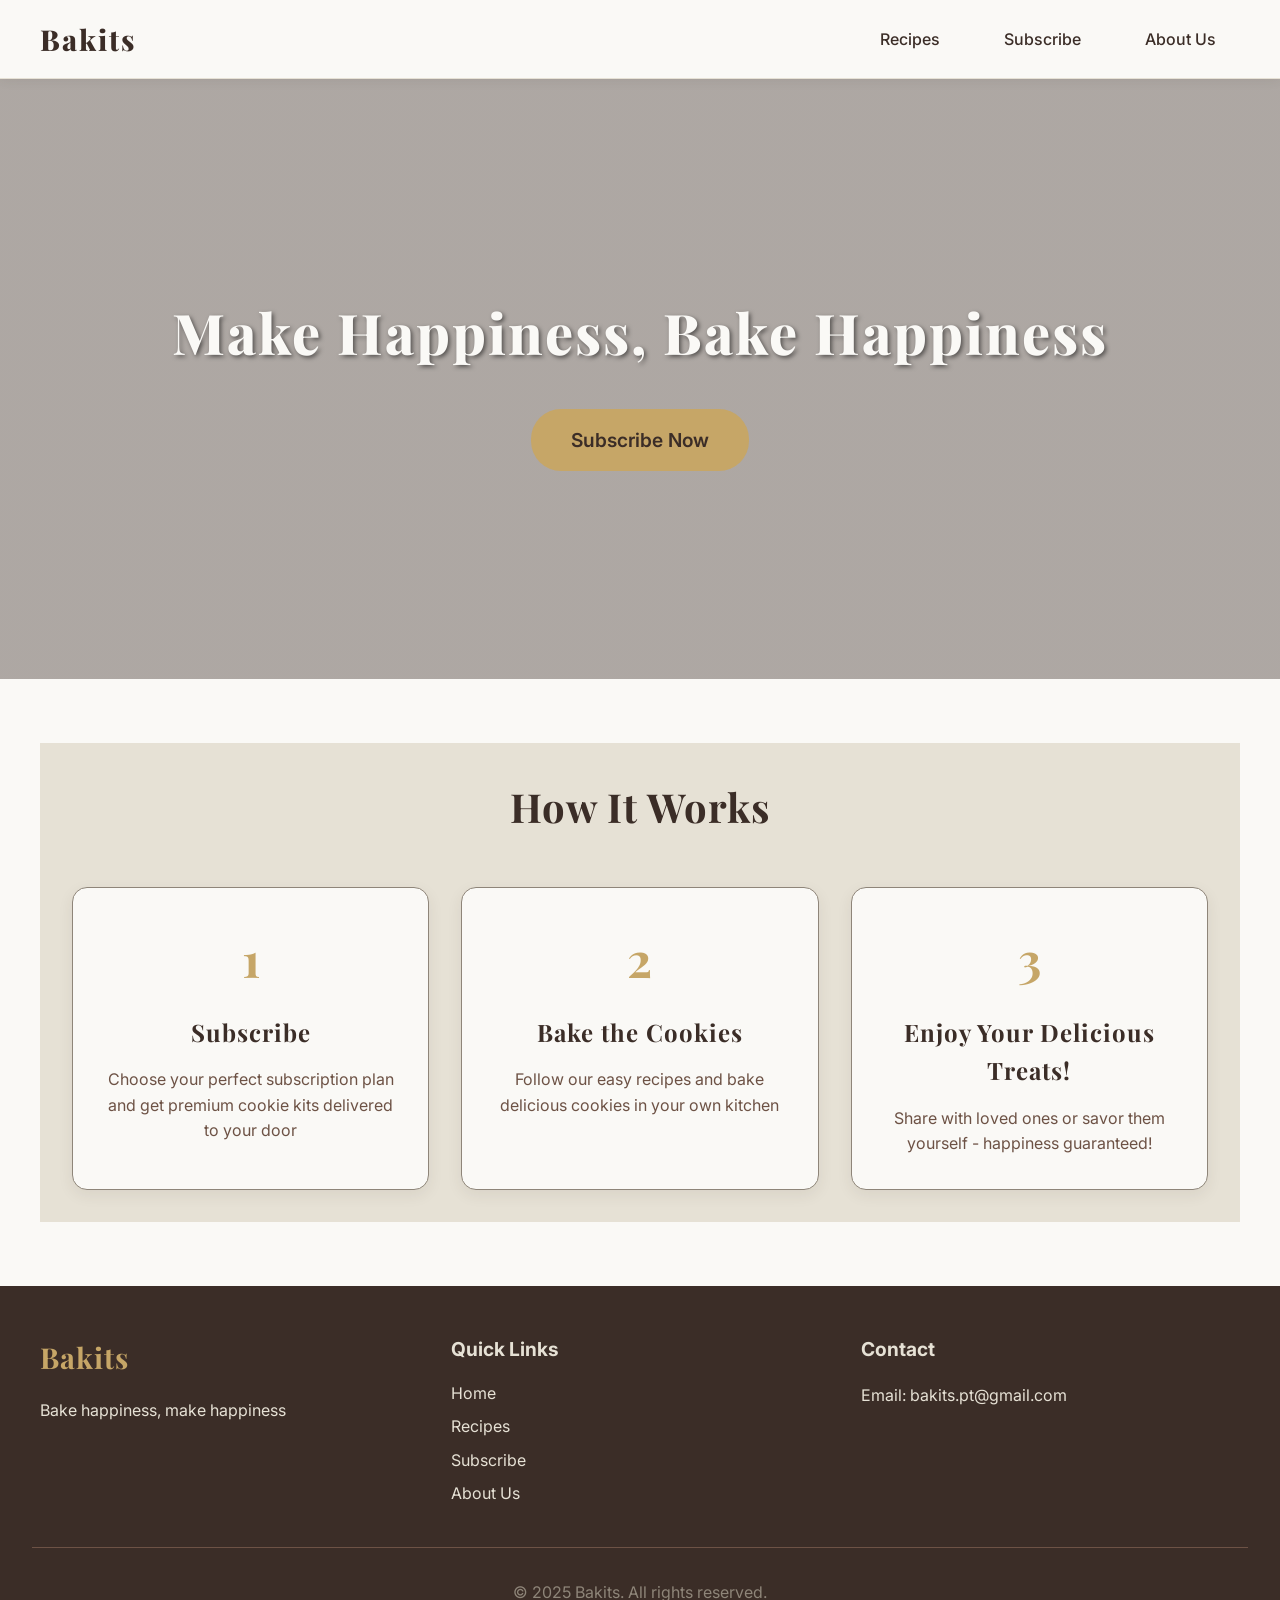
==== index.html @ f84d534b "Update index.html" ====
<!DOCTYPE html>
<html lang="en">
<head>
    <meta charset="UTF-8">
    <meta name="viewport" content="width=device-width, initial-scale=1.0">
    <title>Bakits - Bake Happiness, Make Happiness</title>
    <link rel="preconnect" href="https://fonts.googleapis.com">
    <link rel="preconnect" href="https://fonts.gstatic.com" crossorigin>
    <link href="https://fonts.googleapis.com/css2?family=Playfair+Display:wght@600;700;800&family=Inter:wght@300;400;500;600&family=Great+Vibes&display=swap" rel="stylesheet">
    
    <style>
        * {
            margin: 0;
            padding: 0;
            box-sizing: border-box;
        }

        body {
            font-family: 'Inter', sans-serif;
            line-height: 1.6;
            color: #3B2D27;
            background-color: #FAF9F6;
        }

        h1, h2, h3 {
            font-family: 'Playfair Display', serif;
            font-weight: 700;
            letter-spacing: 1px;
        }

        /* Sticky Navigation */
        nav {
            position: sticky;
            top: 0;
            background: #FAF9F6;
            box-shadow: 0 2px 10px rgba(59, 45, 39, 0.08);
            z-index: 1000;
            padding: 1rem 2rem;
            border-bottom: 1px solid #E6E1D5;
        }

        .nav-container {
            max-width: 1200px;
            margin: 0 auto;
            display: flex;
            justify-content: space-between;
            align-items: center;
        }

        .logo {
            font-size: 1.8rem;
            font-weight: 800;
            color: #3B2D27;
            text-decoration: none;
            font-family: 'Playfair Display', serif;
            letter-spacing: 2px;
        }

        .nav-buttons {
            display: flex;
            gap: 1rem;
        }

        .nav-btn {
            padding: 0.7rem 1.5rem;
            background: transparent;
            color: #3B2D27;
            border: none;
            border-radius: 25px;
            cursor: pointer;
            font-size: 1rem;
            font-weight: 500;
            transition: background 0.3s;
            text-decoration: none;
            font-family: 'Inter', sans-serif;
        }

        .nav-btn:hover {
            background: #E6E1D5;
        }

        /* Hero Section */
        .hero {
            position: relative;
            height: 600px;
            overflow: hidden;
            display: flex;
            align-items: center;
            justify-content: center;
            text-align: center;
        }

        .slideshow {
            position: absolute;
            width: 100%;
            height: 100%;
            top: 0;
            left: 0;
        }

        .slide {
            position: absolute;
            width: 100%;
            height: 100%;
            opacity: 0;
            transition: opacity 1s ease-in-out;
            background-size: cover;
            background-position: center;
        }

        .slide.active {
            opacity: 1;
        }

        .slide1 { 
            background: linear-gradient(rgba(59, 45, 39, 0.4), rgba(59, 45, 39, 0.4)), 
                        url('https://static01.nyt.com/images/2020/12/07/dining/cs-pistachio-pinwheels/merlin_180932526_f83d4853-083b-4b02-947d-dfa06b746508-mediumSquareAt3X.jpg') center/cover; 
        }

        .slide2 { 
            background: linear-gradient(rgba(59, 45, 39, 0.4), rgba(59, 45, 39, 0.4)), 
                        url('https://static01.nyt.com/images/2023/11/29/multimedia/29cookieweek6-hotchoc-fktb/29cookieweek6-hotchoc-fktb-videoSixteenByNineJumbo1600.jpg') center/cover; 
        }

        .slide3 { 
            background: linear-gradient(rgba(59, 45, 39, 0.4), rgba(59, 45, 39, 0.4)), 
                        url('https://static01.nyt.com/images/2025/09/25/multimedia/29summer100rex5-cookies-qmkc/29summer100rex5-cookies-qmkc-jumbo-v2.jpg') center/cover; 
        }
        .slide4 { 
            background: linear-gradient(rgba(59, 45, 39, 0.4), rgba(59, 45, 39, 0.4)), 
                        url('https://static01.nyt.com/images/2022/02/12/dining/JT-Chocolate-Chip-Cookies/JT-Chocolate-Chip-Cookies-mediumSquareAt3X.jpg') center/cover;
               }
         .slide5 { 
            background: linear-gradient(rgba(59, 45, 39, 0.4), rgba(59, 45, 39, 0.4)), 
                        url('https://static01.nyt.com/images/2023/11/29/multimedia/29cookieweek1-matcha-tpzw/29cookieweek1-matcha-tpzw-mediumSquareAt3X.jpg') center/cover; 
   }
         .slide6 { 
            background: linear-gradient(rgba(59, 45, 39, 0.4), rgba(59, 45, 39, 0.4)), 
                        url('https://static01.nyt.com/images/2013/10/09/dining/09APPE2/09JPAPPE1-superJumbo.jpg') center/cover; 
                }
        .hero-content {
            position: relative;
            z-index: 10;
            color: #FAF9F6;
            padding: 2rem;
        }

        .hero h1 {
            font-size: 3.5rem;
            margin-bottom: 2rem;
            text-shadow: 2px 2px 4px rgba(0,0,0,0.5);
            font-weight: 800;
            letter-spacing: 2px;
        }

        .hero-btn {
            padding: 1rem 2.5rem;
            background: #C6A667;
            color: #3B2D27;
            border: none;
            border-radius: 30px;
            font-size: 1.2rem;
            font-weight: 600;
            cursor: pointer;
            transition: all 0.3s;
            text-decoration: none;
            display: inline-block;
            font-family: 'Inter', sans-serif;
        }

        .hero-btn:hover {
            background: #A88D55;
            transform: translateY(-3px);
            box-shadow: 0 5px 15px rgba(198, 166, 103, 0.4);
        }

        /* Instructions Section */
        .instructions {
            max-width: 1200px;
            margin: 4rem auto;
            padding: 2rem;
            text-align: center;
            background-color: #E6E1D5;
        }

        .instructions h2 {
            font-size: 2.5rem;
            color: #3B2D27;
            margin-bottom: 3rem;
            font-weight: 700;
        }

        .steps {
            display: flex;
            justify-content: space-around;
            gap: 2rem;
            flex-wrap: wrap;
        }

        .step {
            flex: 1;
            min-width: 250px;
            padding: 2rem;
            background: #FAF9F6;
            border-radius: 15px;
            box-shadow: 0 5px 15px rgba(59, 45, 39, 0.08);
            border: 1px solid #8E8579;
        }

        .step-number {
            font-size: 3rem;
            color: #C6A667;
            font-weight: bold;
            margin-bottom: 1rem;
            font-family: 'Playfair Display', serif;
        }

        .step h3 {
            font-size: 1.5rem;
            margin-bottom: 1rem;
            color: #3B2D27;
        }

        .step p {
            color: #6D5245;
        }

        /* Subscription Section */
        .subscription {
            max-width: 1200px;
            margin: 4rem auto;
            padding: 2rem;
        }

        .subscription h2 {
            font-size: 2.5rem;
            color: #3B2D27;
            margin-bottom: 3rem;
            text-align: center;
        }

        .subscription-options {
            display: grid;
            grid-template-columns: repeat(auto-fit, minmax(300px, 1fr));
            gap: 2rem;
        }

        .subscription-card {
            background: #FAF9F6;
            border-radius: 15px;
            padding: 2rem;
            box-shadow: 0 5px 20px rgba(59, 45, 39, 0.08);
            text-align: center;
            transition: transform 0.3s;
            border: 1px solid #E6E1D5;
        }

        .subscription-card:hover {
            transform: translateY(-10px);
        }

        .subscription-card h3 {
            font-size: 1.8rem;
            color: #3B2D27;
            margin-bottom: 1rem;
        }

        .subscription-card p {
            color: #6D5245;
            margin-bottom: 1rem;
        }

        .subscription-card ul {
            color: #6D5245;
        }

        .price {
            font-size: 2rem;
            color: #C6A667;
            font-weight: bold;
            margin: 1rem 0;
            font-family: 'Playfair Display', serif;
        }

        .subscribe-btn {
            padding: 0.8rem 2rem;
            background: #C6A667;
            color: #3B2D27;
            border: none;
            border-radius: 25px;
            font-size: 1.1rem;
            font-weight: 600;
            cursor: pointer;
            transition: background 0.3s;
            width: 100%;
            margin-top: 1rem;
            font-family: 'Inter', sans-serif;
        }

        .subscribe-btn:hover {
            background: #A88D55;
        }

        /* Recipe Grid */
        .recipes {
            max-width: 1200px;
            margin: 4rem auto;
            padding: 2rem;
            background-color: #E6E1D5;
        }

        .recipes h2 {
            font-size: 2.5rem;
            color: #3B2D27;
            margin-bottom: 3rem;
            text-align: center;
        }

        .recipe-grid {
            display: grid;
            grid-template-columns: repeat(auto-fill, minmax(280px, 1fr));
            gap: 2rem;
        }

        .recipe-card {
            background: #FAF9F6;
            border-radius: 15px;
            overflow: hidden;
            box-shadow: 0 5px 15px rgba(59, 45, 39, 0.08);
            transition: transform 0.3s;
            cursor: pointer;
            border: 1px solid #8E8579;
        }

        .recipe-card:hover {
            transform: translateY(-5px);
        }

        .recipe-image {
            width: 100%;
            height: 200px;
            background-size: cover;
            background-position: center;
        }

        .recipe-info {
            padding: 1.5rem;
        }

        .recipe-info h3 {
            font-size: 1.5rem;
            color: #3B2D27;
            margin-bottom: 0.5rem;
        }

        .recipe-time {
            color: #6D5245;
            margin-bottom: 1rem;
        }

        .buy-now-btn {
            padding: 0.7rem 1.5rem;
            background: #2F4B3A;
            color: #FAF9F6;
            border: none;
            border-radius: 25px;
            font-size: 1rem;
            font-weight: 600;
            cursor: pointer;
            width: 100%;
            transition: background 0.3s;
            font-family: 'Inter', sans-serif;
        }

        .buy-now-btn:hover {
            background: #213628;
        }

        /* Individual Recipe Page */
        .recipe-detail {
            max-width: 1200px;
            margin: 2rem auto;
            padding: 2rem;
        }

        .recipe-header {
            text-align: center;
            margin-bottom: 3rem;
        }

        .recipe-detail-image {
            width: 100%;
            max-width: 600px;
            height: 400px;
            margin: 0 auto 2rem;
            background-size: cover;
            background-position: center;
            border-radius: 15px;
            border: 2px solid #E6E1D5;
        }

        .recipe-detail h1 {
            font-size: 3rem;
            color: #3B2D27;
            margin-bottom: 1rem;
            font-weight: 800;
        }

        .recipe-meta {
            display: flex;
            justify-content: center;
            gap: 3rem;
            margin-bottom: 2rem;
            flex-wrap: wrap;
        }

        .meta-item {
            text-align: center;
        }

        .meta-label {
            color: #8E8579;
            font-size: 0.9rem;
            margin-bottom: 0.3rem;
            text-transform: uppercase;
            letter-spacing: 1px;
        }

        .meta-value {
            font-size: 1.2rem;
            font-weight: 600;
            color: #3B2D27;
        }

        .recipe-content {
            display: grid;
            grid-template-columns: 1fr 1px 1fr;
            gap: 3rem;
            margin-top: 3rem;
            background: #FAF9F6;
            padding: 3rem;
            border-radius: 15px;
            box-shadow: 0 5px 15px rgba(59, 45, 39, 0.08);
        }

        .divider {
            background: #E6E1D5;
        }

        .recipe-description, .recipe-included {
            padding: 1rem;
        }

        .recipe-description h2, .recipe-included h2 {
            font-size: 1.8rem;
            color: #3B2D27;
            margin-bottom: 1rem;
        }

        .recipe-description p, .recipe-included p {
            color: #6D5245;
            line-height: 1.8;
        }

        .recipe-included ul {
            list-style: none;
            padding: 0;
        }

        .recipe-included li {
            padding: 0.5rem 0;
            color: #6D5245;
            position: relative;
            padding-left: 1.5rem;
        }

        .recipe-included li:before {
            content: "✓";
            position: absolute;
            left: 0;
            color: #2F4B3A;
            font-weight: bold;
        }

        /* Payment Pages */
        .payment-page {
            max-width: 800px;
            margin: 4rem auto;
            padding: 3rem;
            text-align: center;
            background: #FAF9F6;
            border-radius: 15px;
            box-shadow: 0 5px 20px rgba(59, 45, 39, 0.08);
            border: 1px solid #E6E1D5;
        }

        .payment-page h1 {
            font-size: 2.5rem;
            color: #3B2D27;
            margin-bottom: 2rem;
        }

        .payment-page p {
            font-size: 1.2rem;
            color: #6D5245;
            line-height: 1.8;
        }

        .payment-page a {
            color: #C6A667;
            text-decoration: none;
            font-weight: 600;
        }

        .payment-page a:hover {
            color: #A88D55;
        }

        .back-btn {
            margin-top: 2rem;
            padding: 0.8rem 2rem;
            background: #C6A667;
            color: #3B2D27;
            border: none;
            border-radius: 25px;
            font-size: 1rem;
            font-weight: 600;
            cursor: pointer;
            text-decoration: none;
            display: inline-block;
            font-family: 'Inter', sans-serif;
        }

        .back-btn:hover {
            background: #A88D55;
        }

        .hidden {
            display: none;
        }

        /* About Us Section */
        .about-section {
            max-width: 900px;
            margin: 4rem auto;
            padding: 2rem;
            text-align: center;
        }

        .about-section h2 {
            font-size: 2.5rem;
            color: #3B2D27;
            margin-bottom: 3rem;
        }

        .about-image {
            width: 100%;
            max-width: 600px;
            height: 400px;
            margin: 0 auto 3rem;
            background-size: cover;
            background-position: center;
            border-radius: 15px;
            border: 2px solid #E6E1D5;
            box-shadow: 0 5px 20px rgba(59, 45, 39, 0.1);
        }

        .about-text {
            text-align: left;
            line-height: 1.9;
        }

        .about-text p {
            color: #6D5245;
            font-size: 1.1rem;
            margin-bottom: 1.5rem;
        }

        .signature {
            font-family: 'Great Vibes', cursive;
            font-size: 1.8rem;
            color: #C6A667;
            text-align: center;
            margin-top: 2rem;
            font-weight: 400;
        }

        /* Footer */
        .footer {
            background-color: #3B2D27;
            color: #FAF9F6;
            padding: 3rem 2rem 1rem;
            margin-top: 4rem;
        }

        .footer-content {
            max-width: 1200px;
            margin: 0 auto;
            display: grid;
            grid-template-columns: repeat(auto-fit, minmax(250px, 1fr));
            gap: 2rem;
            margin-bottom: 2rem;
        }

        .footer-section h3 {
            font-size: 1.8rem;
            margin-bottom: 1rem;
            color: #C6A667;
        }

        .footer-section h4 {
            font-size: 1.2rem;
            margin-bottom: 1rem;
            color: #E6E1D5;
        }

        .footer-section p {
            color: #E6E1D5;
            line-height: 1.8;
        }

        .footer-section ul {
            list-style: none;
            padding: 0;
        }

        .footer-section ul li {
            margin-bottom: 0.5rem;
        }

        .footer-section ul li a,
        .footer-section a {
            color: #E6E1D5;
            text-decoration: none;
            transition: color 0.3s;
        }

        .footer-section ul li a:hover,
        .footer-section a:hover {
            color: #C6A667;
        }

        .footer-bottom {
            text-align: center;
            padding-top: 2rem;
            border-top: 1px solid #6D5245;
            color: #8E8579;
        }

        /* Responsive Design */
        @media (max-width: 768px) {
            .hero h1 {
                font-size: 2rem;
            }

            .recipe-content {
                grid-template-columns: 1fr;
                gap: 2rem;
            }

            .divider {
                display: none;
            }

            .nav-buttons {
                flex-wrap: wrap;
            }
        }
    </style>
</head>
<body>
    <!-- Navigation -->
    <nav>
        <div class="nav-container">
            <a href="#" class="logo" onclick="showPage('home'); return false;">Bakits</a>
            <div class="nav-buttons">
                <button class="nav-btn" onclick="showPage('recipes')">Recipes</button>
                <button class="nav-btn" onclick="showPage('subscribe')">Subscribe</button>
                <button class="nav-btn" onclick="showPage('about')">About Us</button>
            </div>
        </div>
    </nav>

    <!-- Home Page -->
    <div id="home-page">
        <!-- Hero Section -->
        <section class="hero">
            <div class="slideshow">
                <div class="slide slide1 active"></div>
                <div class="slide slide2"></div>
                <div class="slide slide3"></div>
                <div class="slide slide4"></div>
                <div class="slide slide5"></div>
                <div class="slide slide6"></div>
            </div>
            <div class="hero-content">
                <h1>Make Happiness, Bake Happiness</h1>
                <a href="#" class="hero-btn" onclick="showPage('subscribe')">Subscribe Now</a>
            </div>
        </section>

        <!-- Instructions Section -->
        <section class="instructions">
            <h2>How It Works</h2>
            <div class="steps">
                <div class="step">
                    <div class="step-number">1</div>
                    <h3>Subscribe</h3>
                    <p>Choose your perfect subscription plan and get premium cookie kits delivered to your door</p>
                </div>
                <div class="step">
                    <div class="step-number">2</div>
                    <h3>Bake the Cookies</h3>
                    <p>Follow our easy recipes and bake delicious cookies in your own kitchen</p>
                </div>
                <div class="step">
                    <div class="step-number">3</div>
                    <h3>Enjoy Your Delicious Treats!</h3>
                    <p>Share with loved ones or savor them yourself - happiness guaranteed!</p>
                </div>
            </div>
        </section>
    </div>

    <!-- Subscribe Page -->
    <div id="subscribe-page" class="hidden">
        <section class="subscription">
            <h2>Choose Your Subscription</h2>
            <div class="subscription-options">
                <div class="subscription-card">
                    <h3>Every 2 Weeks</h3>
                    <p>Perfect for frequent bakers who love fresh cookie kits regularly</p>
                    <ul style="text-align: left; margin: 1rem 0;">
                        <li>2 new unique recipe each month</li>
                        <li>All premium non-perishable ingredients included</li>
                        <li>Cancel anytime</li>
                    </ul>
                    <div class="price">€36/month</div>
                    <button class="subscribe-btn" onclick="showPage('subscription-payment')">Subscribe</button>
                </div>
                <div class="subscription-card">
                    <h3>Every Month</h3>
                    <p>Ideal for those who want to bake at a relaxed pace</p>
                    <ul style="text-align: left; margin: 1rem 0;">
                        <li>1 new unique recipe each month</li>
                        <li>All premium non-perishable ingredients included</li>
                        <li>Cancel anytime</li>
                    </ul>
                    <div class="price">€20/month</div>
                    <button class="subscribe-btn" onclick="showPage('subscription-payment')">Subscribe</button>
                </div>
                <div class="subscription-card">
                    <h3>Gift Set</h3>
                    <p>3-month subscription with deliveries every 2 weeks - the perfect gift for baking enthusiasts!</p>
                    <ul style="text-align: left; margin: 1rem 0;">
                        <li>A  new an unique recipe every time</li>
                        <li>Beautiful custom message</li>
                        <li>Elegantly packaged</li>
                    </ul>
                    <div class="price">€135</div>
                    <button class="subscribe-btn" onclick="showPage('mbway-payment')">Buy Gift Set</button>
                </div>
            </div>
        </section>
    </div>

    <!-- Recipes Page -->
    <div id="recipes-page" class="hidden">
        <section class="recipes">
            <h2>Our Cookie Recipes</h2>
            <div class="recipe-grid">
                <div class="recipe-card" onclick="showRecipe('Overnight-Chocolate-Chip-Cookies')">
                    <div class="recipe-image" style="background: url('https://static01.nyt.com/images/2022/02/12/dining/JT-Chocolate-Chip-Cookies/JT-Chocolate-Chip-Cookies-threeByTwoMediumAt2X.jpg?quality=75&auto=webp') center/cover;"></div>
                    <div class="recipe-info">
                        <h3>Overnight Chocolate Chip Cookies</h3>
                        <p class="recipe-time">⏱️ 35 minutes 🧊 12 hours</p>
                        <button class="buy-now-btn" onclick="event.stopPropagation(); showPage('mbway-payment')">BUY NOW</button>
                    </div>
                </div>
                <div class="recipe-card" onclick="showRecipe('Cultured-Butter-Cookies')">
                    <div class="recipe-image" style="background: url('https://static01.nyt.com/images/2013/10/09/dining/09APPE2/09JPAPPE1-jumbo.jpg?quality=75&auto=webp') center/cover;"></div>
                    <div class="recipe-info">
                        <h3>Cultured Butter <br> Cookies</h3>
                        <p class="recipe-time">⏱️ 30 minutes 🧊 2 hours</p>
                        <button class="buy-now-btn" onclick="event.stopPropagation(); showPage('mbway-payment')">BUY NOW</button>
                    </div>
                </div>
                <div class="recipe-card" onclick="showRecipe('Mexican-Hot-Chocolate-Cookies')">
                    <div class="recipe-image" style="background: url('https://static01.nyt.com/images/2023/11/29/multimedia/29cookieweek6-hotchoc-fktb/29cookieweek6-hotchoc-fktb-threeByTwoMediumAt2X.jpg?quality=75&auto=webp') center/cover;"></div>
                    <div class="recipe-info">
                        <h3>Mexican Hot Chocolate Cookies</h3>
                        <p class="recipe-time">⏱️ 28 minutes 🧊 30 min</p>
                        <button class="buy-now-btn" onclick="event.stopPropagation(); showPage('mbway-payment')">BUY NOW</button>
                    </div>
                </div>
                <div class="recipe-card" onclick="showRecipe('Caramelized-Gochujang-Cookies')">
                    <div class="recipe-image" style="background: url('https://static01.nyt.com/images/2025/09/25/multimedia/29summer100rex5-cookies-qmkc/29summer100rex5-cookies-qmkc-threeByTwoMediumAt2X-v2.jpg?quality=75&auto=webp') center/cover;"></div>
                    <div class="recipe-info">
                        <h3>Caramelized Gochujang Cookies</h3>
                        <p class="recipe-time">⏱️ 22 minutes 🧊 15 min</p>
                        <button class="buy-now-btn" onclick="event.stopPropagation(); showPage('mbway-payment')">BUY NOW</button>
                    </div>
                </div>
                <div class="recipe-card" onclick="showRecipe('Pistachio-Pinwheel-Cookies')">
                    <div class="recipe-image" style="background: url('https://static01.nyt.com/images/2020/12/07/dining/cs-pistachio-pinwheels/merlin_180932526_f83d4853-083b-4b02-947d-dfa06b746508-threeByTwoMediumAt2X.jpg?quality=75&auto=webp') center/cover;"></div>
                    <div class="recipe-info">
                        <h3>Pistachio Pinwheel Cookies</h3>
                        <p class="recipe-time">⏱️ 40 minutes 🧊 45 min</p>
                        <button class="buy-now-btn" onclick="event.stopPropagation(); showPage('mbway-payment')">BUY NOW</button>
                    </div>
                </div>
                <div class="recipe-card" onclick="showRecipe('Matcha-Latte-Cookies')">
                    <div class="recipe-image" style="background: url('https://static01.nyt.com/images/2023/11/29/multimedia/29cookieweek1-matcha-tpzw/29cookieweek1-matcha-tpzw-threeByTwoMediumAt2X.jpg?quality=75&auto=webp') center/cover;"></div>
                    <div class="recipe-info">
                        <h3>Matcha Latte <br> Cookies</h3>
                        <p class="recipe-time">⏱️ 26 minutes 🧊15 min</p>
                        <button class="buy-now-btn" onclick="event.stopPropagation(); showPage('mbway-payment')">BUY NOW</button>
                    </div>
                </div>
            </div>
        </section>
    </div>

    <!-- Individual Recipe Pages -->
    <div id="recipe-detail-page" class="hidden">
        <section class="recipe-detail">
            <div class="recipe-header">
                <div id="detail-image" class="recipe-detail-image"></div>
                <h1 id="detail-name"></h1>
                <div class="recipe-meta">
                    <div class="meta-item">
                        <div class="meta-label">Difficulty</div>
                        <div class="meta-value" id="detail-difficulty"></div>
                    </div>
                    <div class="meta-item">
                        <div class="meta-label">Yield</div>
                        <div class="meta-value" id="detail-yield"></div>
                    </div>
                    <div class="meta-item">
                        <div class="meta-label">Time</div>
                        <div class="meta-value" id="detail-time"></div>
                    </div>
                </div>
                <button class="buy-now-btn" style="max-width: 300px; margin: 1rem auto; display: block;" onclick="showPage('mbway-payment')">BUY NOW</button>
            </div>
            <div class="recipe-content">
                <div class="recipe-description">
                    <h2>Description</h2>
                    <p id="detail-description"></p>
                </div>
                <div class="divider"></div>
                <div class="recipe-included">
                    <h2>What's Included</h2>
                    <ul id="detail-included"></ul>
                </div>
            </div>
        </section>
    </div>

    <!-- Subscription Payment Page -->
    <div id="subscription-payment-page" class="hidden">
        <div class="payment-page">
            <h1>Complete Your Subscription</h1>
            <p>To pay for your subscription, please contact us at:</p>
            <p><a href="mailto:bakits.pt@gmail.com">bakits.pt@gmail.com</a></p>
            <p>We'll get back to you shortly with payment instructions!</p>
            <a href="#" class="back-btn" onclick="showPage('subscribe')">Back to Subscriptions</a>
        </div>
    </div>

    <!-- Mbway Payment Page -->
    <div id="mbway-payment-page" class="hidden">
        <div class="payment-page">
            <h1>Payment Method</h1>
            <p>We accept payment via <strong>Mbway</strong></p>
            <p>Please contact us at <a href="mailto:bakits.pt@gmail.com">bakits.pt@gmail.com</a> to complete your purchase with Mbway payment.</p>
            <a href="#" class="back-btn" onclick="showPage('recipes')">Back to Recipes</a>
        </div>
    </div>

    <!-- About Us Page -->
    <div id="about-page" class="hidden">
        <section class="about-section">
            <h2>About Us</h2>
            <div class="about-image" style="background: url('https://images.unsplash.com/photo-1558961363-fa8fdf82db35?w=800&q=80') center/cover;"></div>
            <div class="about-text">
                <p>At Bakits, we believe that baking should be joyful, accessible, and delicious. Founded with a passion for bringing people together through the art of cookie making, we've created premium baking kits that take the guesswork out of creating perfect cookies every time.</p>
                
                <p>Our journey began in a small kitchen where we perfected each recipe, tested every ingredient blend, and packaged everything with love. Today, we're proud to deliver that same quality and care to your doorstep.</p>
                
                <p>Each Bakits box contains carefully measured, premium ingredients and easy-to-follow instructions that guarantee bakery-quality results. Whether you're a seasoned baker or just starting out, our kits make it simple to create memories and share happiness, one cookie at a time.</p>
                
                <p>We source our ingredients from trusted suppliers, ensuring that every chocolate chip, every grain of flour, and every spice meets our high standards. Because when you bake with Bakits, you're not just making cookies – you're creating moments of joy.</p>
                
                <p class="signature">Make happiness, Bake happiness.</p>
            </div>
        </section>
    </div>

    <!-- Footer -->
    <footer class="footer">
        <div class="footer-content">
            <div class="footer-section">
                <h3>Bakits</h3>
                <p>Bake happiness, make happiness</p>
            </div>
            <div class="footer-section">
                <h4>Quick Links</h4>
                <ul>
                    <li><a href="#" onclick="showPage('home'); return false;">Home</a></li>
                    <li><a href="#" onclick="showPage('recipes'); return false;">Recipes</a></li>
                    <li><a href="#" onclick="showPage('subscribe'); return false;">Subscribe</a></li>
                    <li><a href="#" onclick="showPage('about'); return false;">About Us</a></li>
                </ul>
            </div>
            <div class="footer-section">
                <h4>Contact</h4>
                <p>Email: <a href="mailto:bakits.pt@gmail.com">bakits.pt@gmail.com</a></p>
            </div>
        </div>
        <div class="footer-bottom">
            <p>&copy; 2025 Bakits. All rights reserved.</p>
        </div>
    </footer>

    <script>
        // Recipe data
        const recipes = {
            'Overnight-Chocolate-Chip-Cookies': {
                name: 'Overnight Chocolate Chip Cookies',
                image: "url('https://static01.nyt.com/images/2022/02/12/dining/JT-Chocolate-Chip-Cookies/JT-Chocolate-Chip-Cookies-threeByTwoMediumAt2X.jpg?quality=75&auto=webp') center/cover",
                difficulty: 'Medium',
                yield: '18 cookies',
                time: '35 minutes, 12 hour chilling',
                description: 'Our Classic Chocolate Chip cookie is a timeless favorite that brings joy to every bite. Made with premium Belgian chocolate chips and real butter, these cookies deliver the perfect balance of crispy edges and chewy centers. The recipe has been perfected over years to ensure that golden-brown exterior and melty chocolate goodness. Whether you\'re baking for a special occasion or just treating yourself, these cookies are guaranteed to become a household staple.',
                included: [
                    'All premeasured non-perishable ingredients needed',
                    'Premium all-purpose flour',
                    'Authentic 70% chocolate chips',
                    'Pure vanilla extract',
                    'Rich brown sugar for an extra caramelized flavor',
                    'QR code with video instruction',
                    'Step-by-step recipe card with the exact measurements so that you can repeat the recipe whenever you want'
                ]
            },
            'Mexican-Hot-Chocolate-Cookies': {
                name: 'Mexican Hot Chocolate Cookies',
                image: "url('https://static01.nyt.com/images/2023/11/29/multimedia/29cookieweek6-hotchoc-fktb/29cookieweek6-hotchoc-fktb-threeByTwoMediumAt2X.jpg?quality=75&auto=webp') center/cover",
                difficulty: 'Medium',
                yield: '15 cookies',
                time: '45 minutes,  30 min chilling',
                description: 'A wholesome and hearty cookie that combines rolled oats with plump, juicy raisins. Our Oatmeal Raisin cookies offer a delightful chewiness and natural sweetness that makes them perfect for breakfast or an afternoon snack. Enhanced with a hint of cinnamon and nutmeg, each bite brings warmth and comfort. These cookies are loved by health-conscious bakers who don\'t want to compromise on flavor.',
                included: [
                    'All premeasured non-perishable ingredients needed',
                    'Premium cayanne pepper powder',
                    'Rich and organic cinnamon',
                    'Nutmeg spice',
                    'QR code with video instruction',
                    'Step-by-step recipe card with the exact measurements so that you can repeat the recipe whenever you want'
                ]
            },
            'Cultured-Butter-Cookies': {
                name: 'Cultured Butter Cookies',
                image: "url('https://static01.nyt.com/images/2013/10/09/dining/09APPE2/09JPAPPE1-jumbo.jpg?quality=75&auto=webp') center/cover",
                difficulty: 'Easy',
                yield: '27 cookies',
                time: '28 minutes, 2 hours chilling',
                description: 'For the true chocolate lover, our Double Chocolate Delight is an indulgent experience. Rich cocoa powder is combined with dark chocolate chunks to create an intensely chocolatey cookie with a fudgy texture. The cookies have a beautiful crackled surface and maintain their soft, decadent interior. Perfect for special occasions or when you need a serious chocolate fix.',
                included: [
                    'All pre-measured non-perishable ingredients needed',
                    'Premium vanilla extract',
                    'Demarara sugar for a delightful crunch',
                    'QR code with video instruction',
                    'Step-by-step recipe card with the exact measurements so that you can repeat the recipe whenever you want'
                ]
            },
            'Caramelized-Gochujang-Cookies': {
                name: 'Caramelized Gochujang Cookies',
                image: "url('https://static01.nyt.com/images/2025/09/25/multimedia/29summer100rex5-cookies-qmkc/29summer100rex5-cookies-qmkc-threeByTwoMediumAt2X-v2.jpg?quality=75&auto=webp') center/cover",
                difficulty: 'Easy',
                yield: '16 cookies',
                time: '22 minutes, 15 minute chilling',
                description: 'Our Peanut Butter Bliss cookies are a peanut butter lover\'s dream come true. Made with creamy peanut butter and featuring the classic crisscross pattern on top, these cookies deliver rich, nutty flavor in every bite. They have a wonderful tender crumb and that signature peanut butter cookie texture. Simple to make yet incredibly satisfying.',
                included: [
                    'All premeasured non-perishable ingredients needed',
                    'Gochujang - a fermented Korean chili paste with a hint of sweetness',
                    'Dark brown sugar for an extra carmelized flavor',
                    'QR code with video instruction',
                    'Step-by-step recipe card with the exact measurements so that you can repeat the recipe whenever you want'
                ]
            },
            'Pistachio-Pinwheel-Cookies': {
                name: 'Pistachio Pinwheel Cookies',
                image: "url('https://static01.nyt.com/images/2020/12/07/dining/cs-pistachio-pinwheels/merlin_180932526_f83d4853-083b-4b02-947d-dfa06b746508-threeByTwoMediumAt2X.jpg?quality=75&auto=webp') center/cover",
                difficulty: 'Easy',
                yield: '12 cookies',
                time: '45 minutes, 30 minute chilling',
                description: 'Sometimes simplicity is perfection. Our Classic Sugar Cookies are buttery, tender, and topped with sparkling sugar crystals. These versatile cookies are perfect for any occasion and can be decorated to match any theme. The dough is easy to work with and the cookies hold their shape beautifully, making them ideal for cookie decorating parties or simple everyday treats.',
                included: [
                    'All premeasured non-perishable ingredients needed',
                    'Premium almond flour',
                    'Pre-blended pistachios',
                    'Almond extract',
                    'QR code with video instruction',
                    'Step-by-step recipe card with the exact measurements so that you can repeat the recipe whenever you want'
                ]
            },
            'Matcha-Latte-Cookies': {
                name: 'Matcha Latte Cookies',
                image: "url('https://static01.nyt.com/images/2023/11/29/multimedia/29cookieweek1-matcha-tpzw/29cookieweek1-matcha-tpzw-threeByTwoMediumAt2X.jpg?quality=75&auto=webp') center/cover",
                difficulty: 'Easy',
                yield: '12 cookies',
                time: '26 minutes',
                description: 'Rolled in cinnamon sugar and baked to perfection, our Snickerdoodle cookies are a cozy treat that brings back childhood memories. These cookies have a distinctive tangy flavor from cream of tartar and a wonderful soft, chewy texture. The cinnamon-sugar coating creates a slightly crispy exterior that gives way to a tender center. They\'re the perfect companion to a glass of cold milk or hot cocoa.',
                included: [
                    'Premium Matcha)',
                    'Pure vanilla extract',
                    'Creamy almond butter',
                    'QR code with video instruction',
                    'Step-by-step recipe card with the exact measurements so that you can repeat the recipe whenever you want'
                ]
            }
        };

        // Slideshow functionality
        let currentSlide = 0;
        const slides = document.querySelectorAll('.slide');

        function nextSlide() {
            slides[currentSlide].classList.remove('active');
            currentSlide = (currentSlide + 1) % slides.length;
            slides[currentSlide].classList.add('active');
        }

        setInterval(nextSlide, 3000);

        // Page navigation
        function showPage(page) {
            // Hide all pages
            document.getElementById('home-page').classList.add('hidden');
            document.getElementById('subscribe-page').classList.add('hidden');
            document.getElementById('recipes-page').classList.add('hidden');
            document.getElementById('recipe-detail-page').classList.add('hidden');
            document.getElementById('subscription-payment-page').classList.add('hidden');
            document.getElementById('mbway-payment-page').classList.add('hidden');
            document.getElementById('about-page').classList.add('hidden');
            
            // Show selected page
            switch(page) {
                case 'home':
                    document.getElementById('home-page').classList.remove('hidden');
                    break;
                case 'subscribe':
                    document.getElementById('subscribe-page').classList.remove('hidden');
                    break;
                case 'recipes':
                    document.getElementById('recipes-page').classList.remove('hidden');
                    break;
                case 'subscription-payment':
                    document.getElementById('subscription-payment-page').classList.remove('hidden');
                    break;
                case 'mbway-payment':
                    document.getElementById('mbway-payment-page').classList.remove('hidden');
                    break;
                case 'about':
                    document.getElementById('about-page').classList.remove('hidden');
                    break;
            }
            
            // Scroll to top
            window.scrollTo(0, 0);
        }

        // Show individual recipe
        function showRecipe(recipeId) {
            const recipe = recipes[recipeId];
            
            // Populate recipe details
            document.getElementById('detail-image').style.background = recipe.image;
            document.getElementById('detail-name').textContent = recipe.name;
            document.getElementById('detail-difficulty').textContent = recipe.difficulty;
            document.getElementById('detail-yield').textContent = recipe.yield;
            document.getElementById('detail-time').textContent = recipe.time;
            document.getElementById('detail-description').textContent = recipe.description;
            
            // Populate included items
            const includedList = document.getElementById('detail-included');
            includedList.innerHTML = '';
            recipe.included.forEach(item => {
                const li = document.createElement('li');
                li.textContent = item;
                includedList.appendChild(li);
            });
            
            // Show recipe detail page
            document.getElementById('home-page').classList.add('hidden');
            document.getElementById('subscribe-page').classList.add('hidden');
            document.getElementById('recipes-page').classList.add('hidden');
            document.getElementById('recipe-detail-page').classList.remove('hidden');
            document.getElementById('subscription-payment-page').classList.add('hidden');
            document.getElementById('mbway-payment-page').classList.add('hidden');
            document.getElementById('about-page').classList.add('hidden');
            
            window.scrollTo(0, 0);
        }
    </script>
</body>
</html>
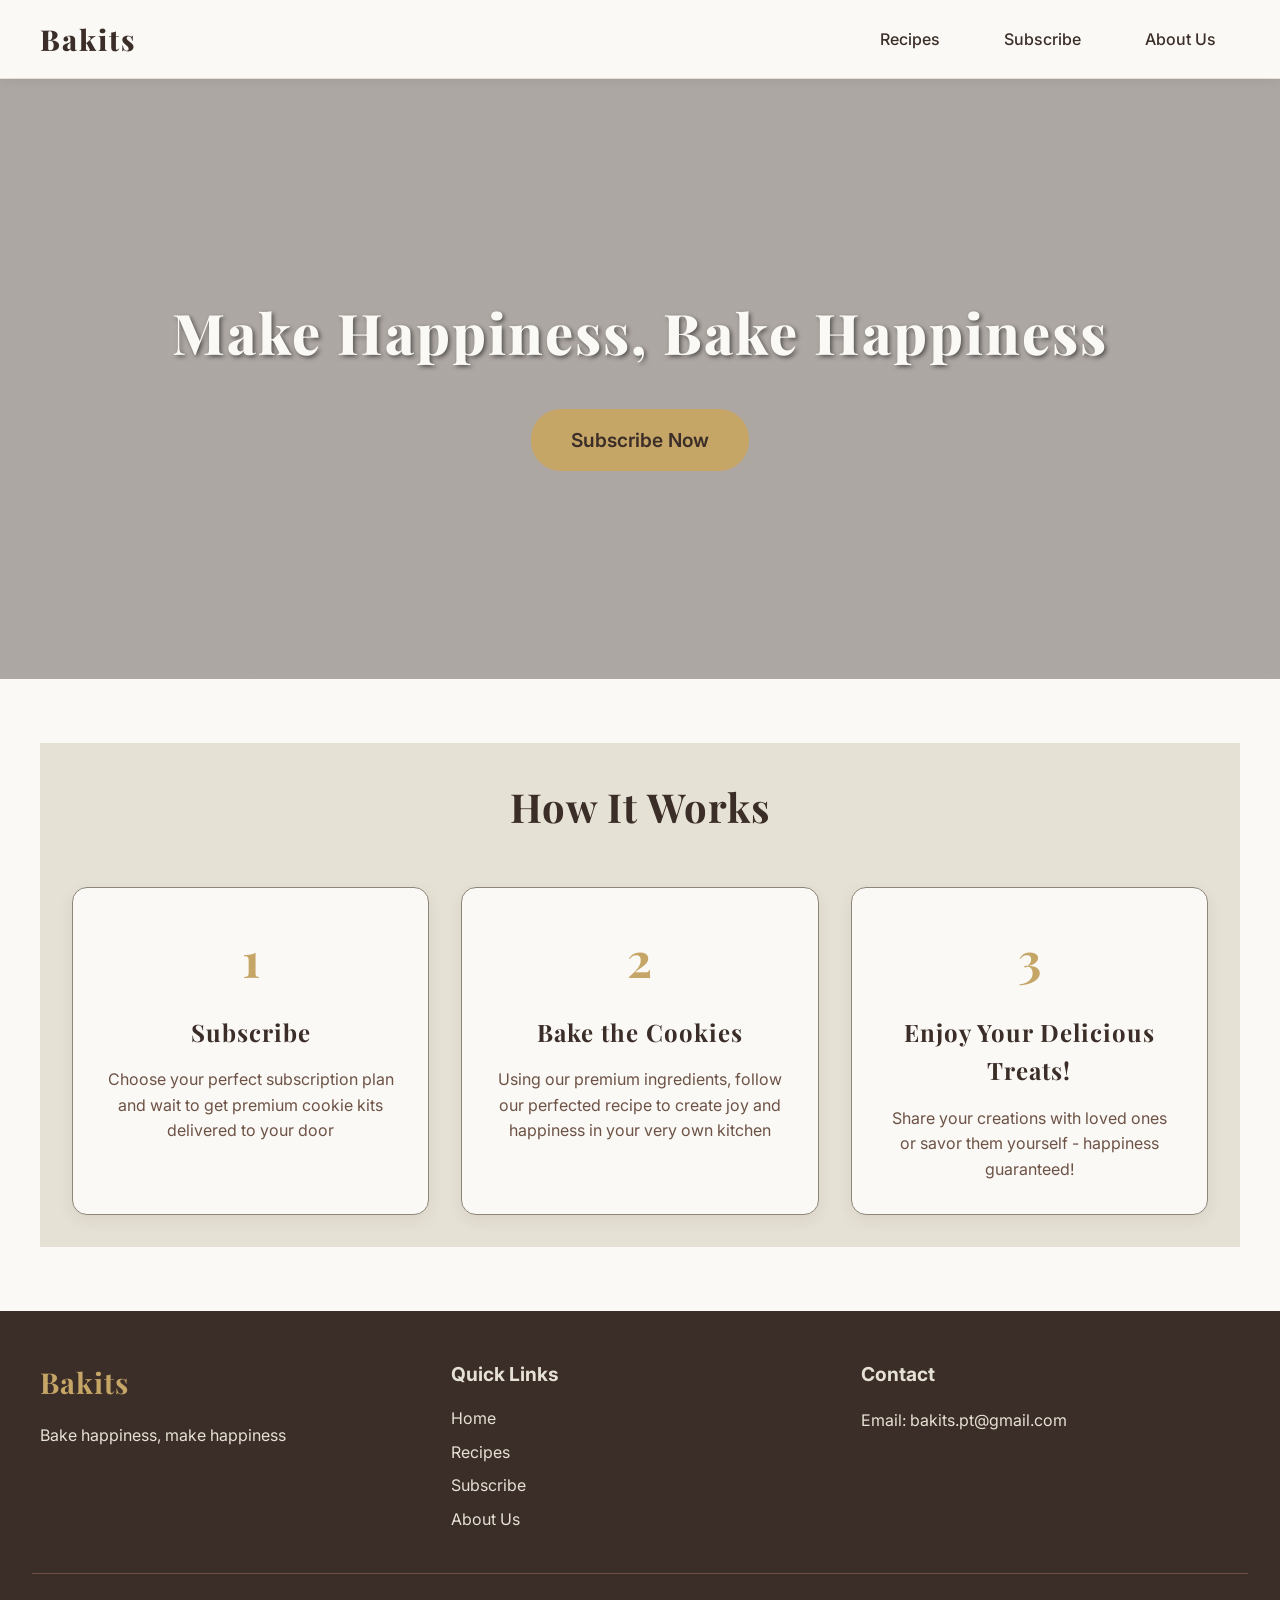
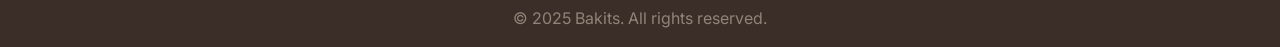
==== commit e2be062c: "Update index.html" ====
--- a/index.html
+++ b/index.html
@@ -706,17 +706,17 @@
                 <div class="step">
                     <div class="step-number">1</div>
                     <h3>Subscribe</h3>
-                    <p>Choose your perfect subscription plan and get premium cookie kits delivered to your door</p>
+                    <p>Choose your perfect subscription plan and wait to get premium cookie kits delivered to your door</p>
                 </div>
                 <div class="step">
                     <div class="step-number">2</div>
                     <h3>Bake the Cookies</h3>
-                    <p>Follow our easy recipes and bake delicious cookies in your own kitchen</p>
+                    <p>Using our premium ingredients, follow our perfected recipe to create joy and happiness in your very own kitchen</p>
                 </div>
                 <div class="step">
                     <div class="step-number">3</div>
                     <h3>Enjoy Your Delicious Treats!</h3>
-                    <p>Share with loved ones or savor them yourself - happiness guaranteed!</p>
+                    <p>Share your creations with loved ones or savor them yourself - happiness guaranteed!</p>
                 </div>
             </div>
         </section>
@@ -884,13 +884,11 @@
             <h2>About Us</h2>
             <div class="about-image" style="background: url('https://images.unsplash.com/photo-1558961363-fa8fdf82db35?w=800&q=80') center/cover;"></div>
             <div class="about-text">
-                <p>At Bakits, we believe that baking should be joyful, accessible, and delicious. Founded with a passion for bringing people together through the art of cookie making, we've created premium baking kits that take the guesswork out of creating perfect cookies every time.</p>
+                <p>At Bakits, we believe that baking should be joyful, accessible, and delicious. Founded with a passion for bringing people together through the art of cookie making, we've created premium baking kits that take the guesswork out of creating perfect cookies every time. </p>
                 
-                <p>Our journey began in a small kitchen where we perfected each recipe, tested every ingredient blend, and packaged everything with love. Today, we're proud to deliver that same quality and care to your doorstep.</p>
+                <p>Our journey began with our love for baking. We saw how sharing homemade baked goods was such a small action that spread so much love to your friends and family. Today, we're proud to deliver that same quality, care and love to your doorstep. </p>
                 
-                <p>Each Bakits box contains carefully measured, premium ingredients and easy-to-follow instructions that guarantee bakery-quality results. Whether you're a seasoned baker or just starting out, our kits make it simple to create memories and share happiness, one cookie at a time.</p>
-                
-                <p>We source our ingredients from trusted suppliers, ensuring that every chocolate chip, every grain of flour, and every spice meets our high standards. Because when you bake with Bakits, you're not just making cookies – you're creating moments of joy.</p>
+                <p>EEach Bakits box contains carefully measured, premium ingredients and easy-to-follow instructions that guarantee a fun loving experience baking . Whether you're a seasoned baker or just starting out, our kits make it simple to create memories and share happiness, one cookie at a time. Because when you bake with Bakits, you're not just making cookies – you're creating moments of joy. </p>
                 
                 <p class="signature">Make happiness, Bake happiness.</p>
             </div>
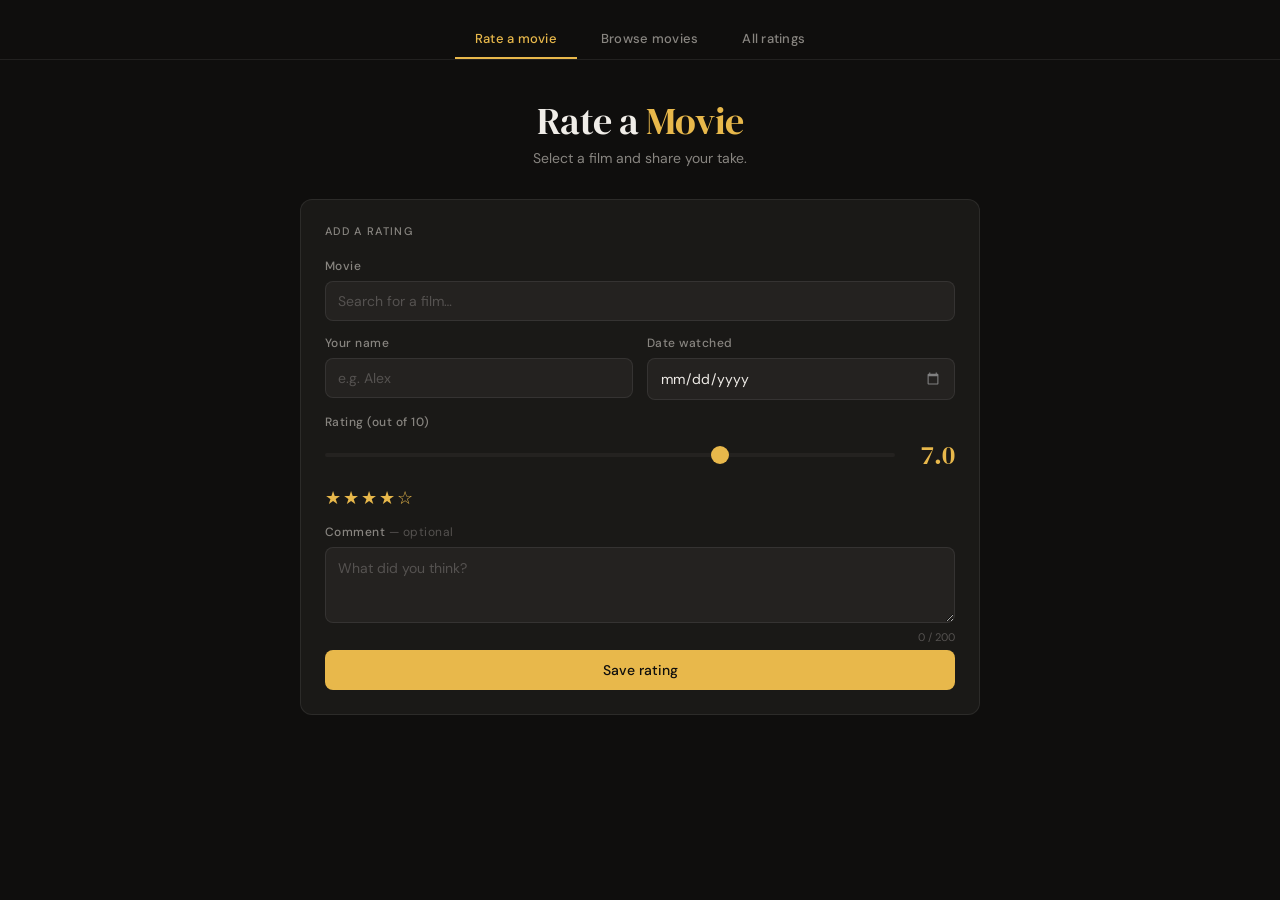
==== commit 7d3f41cf: "Update fmt.Println message from 'Hello' to 'Goodbye'" ====
--- a/index.html
+++ b/index.html
@@ -1,1106 +1,989 @@
 <!DOCTYPE html>
 <html lang="en">
 <head>
-    <meta charset="UTF-8">
-    <meta name="viewport" content="width=device-width, initial-scale=1.0">
-    <title>Bakits - Bake Happiness, Make Happiness</title>
-    <link rel="preconnect" href="https://fonts.googleapis.com">
-    <link rel="preconnect" href="https://fonts.gstatic.com" crossorigin>
-    <link href="https://fonts.googleapis.com/css2?family=Playfair+Display:wght@600;700;800&family=Inter:wght@300;400;500;600&family=Great+Vibes&display=swap" rel="stylesheet">
-    
-    <style>
-        * {
-            margin: 0;
-            padding: 0;
-            box-sizing: border-box;
-        }
-
-        body {
-            font-family: 'Inter', sans-serif;
-            line-height: 1.6;
-            color: #3B2D27;
-            background-color: #FAF9F6;
-        }
-
-        h1, h2, h3 {
-            font-family: 'Playfair Display', serif;
-            font-weight: 700;
-            letter-spacing: 1px;
-        }
-
-        /* Sticky Navigation */
-        nav {
-            position: sticky;
-            top: 0;
-            background: #FAF9F6;
-            box-shadow: 0 2px 10px rgba(59, 45, 39, 0.08);
-            z-index: 1000;
-            padding: 1rem 2rem;
-            border-bottom: 1px solid #E6E1D5;
-        }
-
-        .nav-container {
-            max-width: 1200px;
-            margin: 0 auto;
-            display: flex;
-            justify-content: space-between;
-            align-items: center;
-        }
-
-        .logo {
-            font-size: 1.8rem;
-            font-weight: 800;
-            color: #3B2D27;
-            text-decoration: none;
-            font-family: 'Playfair Display', serif;
-            letter-spacing: 2px;
-        }
-
-        .nav-buttons {
-            display: flex;
-            gap: 1rem;
-        }
-
-        .nav-btn {
-            padding: 0.7rem 1.5rem;
-            background: transparent;
-            color: #3B2D27;
-            border: none;
-            border-radius: 25px;
-            cursor: pointer;
-            font-size: 1rem;
-            font-weight: 500;
-            transition: background 0.3s;
-            text-decoration: none;
-            font-family: 'Inter', sans-serif;
-        }
-
-        .nav-btn:hover {
-            background: #E6E1D5;
-        }
-
-        /* Hero Section */
-        .hero {
-            position: relative;
-            height: 600px;
-            overflow: hidden;
-            display: flex;
-            align-items: center;
-            justify-content: center;
-            text-align: center;
-        }
-
-        .slideshow {
-            position: absolute;
-            width: 100%;
-            height: 100%;
-            top: 0;
-            left: 0;
-        }
-
-        .slide {
-            position: absolute;
-            width: 100%;
-            height: 100%;
-            opacity: 0;
-            transition: opacity 1s ease-in-out;
-            background-size: cover;
-            background-position: center;
-        }
-
-        .slide.active {
-            opacity: 1;
-        }
-
-        .slide1 { 
-            background: linear-gradient(rgba(59, 45, 39, 0.4), rgba(59, 45, 39, 0.4)), 
-                        url('https://static01.nyt.com/images/2020/12/07/dining/cs-pistachio-pinwheels/merlin_180932526_f83d4853-083b-4b02-947d-dfa06b746508-mediumSquareAt3X.jpg') center/cover; 
-        }
-
-        .slide2 { 
-            background: linear-gradient(rgba(59, 45, 39, 0.4), rgba(59, 45, 39, 0.4)), 
-                        url('https://static01.nyt.com/images/2023/11/29/multimedia/29cookieweek6-hotchoc-fktb/29cookieweek6-hotchoc-fktb-videoSixteenByNineJumbo1600.jpg') center/cover; 
-        }
-
-        .slide3 { 
-            background: linear-gradient(rgba(59, 45, 39, 0.4), rgba(59, 45, 39, 0.4)), 
-                        url('https://static01.nyt.com/images/2025/09/25/multimedia/29summer100rex5-cookies-qmkc/29summer100rex5-cookies-qmkc-jumbo-v2.jpg') center/cover; 
-        }
-        .slide4 { 
-            background: linear-gradient(rgba(59, 45, 39, 0.4), rgba(59, 45, 39, 0.4)), 
-                        url('https://static01.nyt.com/images/2022/02/12/dining/JT-Chocolate-Chip-Cookies/JT-Chocolate-Chip-Cookies-mediumSquareAt3X.jpg') center/cover;
-               }
-         .slide5 { 
-            background: linear-gradient(rgba(59, 45, 39, 0.4), rgba(59, 45, 39, 0.4)), 
-                        url('https://static01.nyt.com/images/2023/11/29/multimedia/29cookieweek1-matcha-tpzw/29cookieweek1-matcha-tpzw-mediumSquareAt3X.jpg') center/cover; 
-   }
-         .slide6 { 
-            background: linear-gradient(rgba(59, 45, 39, 0.4), rgba(59, 45, 39, 0.4)), 
-                        url('https://static01.nyt.com/images/2013/10/09/dining/09APPE2/09JPAPPE1-superJumbo.jpg') center/cover; 
-                }
-        .hero-content {
-            position: relative;
-            z-index: 10;
-            color: #FAF9F6;
-            padding: 2rem;
-        }
-
-        .hero h1 {
-            font-size: 3.5rem;
-            margin-bottom: 2rem;
-            text-shadow: 2px 2px 4px rgba(0,0,0,0.5);
-            font-weight: 800;
-            letter-spacing: 2px;
-        }
-
-        .hero-btn {
-            padding: 1rem 2.5rem;
-            background: #C6A667;
-            color: #3B2D27;
-            border: none;
-            border-radius: 30px;
-            font-size: 1.2rem;
-            font-weight: 600;
-            cursor: pointer;
-            transition: all 0.3s;
-            text-decoration: none;
-            display: inline-block;
-            font-family: 'Inter', sans-serif;
-        }
-
-        .hero-btn:hover {
-            background: #A88D55;
-            transform: translateY(-3px);
-            box-shadow: 0 5px 15px rgba(198, 166, 103, 0.4);
-        }
-
-        /* Instructions Section */
-        .instructions {
-            max-width: 1200px;
-            margin: 4rem auto;
-            padding: 2rem;
-            text-align: center;
-            background-color: #E6E1D5;
-        }
-
-        .instructions h2 {
-            font-size: 2.5rem;
-            color: #3B2D27;
-            margin-bottom: 3rem;
-            font-weight: 700;
-        }
-
-        .steps {
-            display: flex;
-            justify-content: space-around;
-            gap: 2rem;
-            flex-wrap: wrap;
-        }
-
-        .step {
-            flex: 1;
-            min-width: 250px;
-            padding: 2rem;
-            background: #FAF9F6;
-            border-radius: 15px;
-            box-shadow: 0 5px 15px rgba(59, 45, 39, 0.08);
-            border: 1px solid #8E8579;
-        }
-
-        .step-number {
-            font-size: 3rem;
-            color: #C6A667;
-            font-weight: bold;
-            margin-bottom: 1rem;
-            font-family: 'Playfair Display', serif;
-        }
-
-        .step h3 {
-            font-size: 1.5rem;
-            margin-bottom: 1rem;
-            color: #3B2D27;
-        }
-
-        .step p {
-            color: #6D5245;
-        }
-
-        /* Subscription Section */
-        .subscription {
-            max-width: 1200px;
-            margin: 4rem auto;
-            padding: 2rem;
-        }
-
-        .subscription h2 {
-            font-size: 2.5rem;
-            color: #3B2D27;
-            margin-bottom: 3rem;
-            text-align: center;
-        }
-
-        .subscription-options {
-            display: grid;
-            grid-template-columns: repeat(auto-fit, minmax(300px, 1fr));
-            gap: 2rem;
-        }
-
-        .subscription-card {
-            background: #FAF9F6;
-            border-radius: 15px;
-            padding: 2rem;
-            box-shadow: 0 5px 20px rgba(59, 45, 39, 0.08);
-            text-align: center;
-            transition: transform 0.3s;
-            border: 1px solid #E6E1D5;
-        }
-
-        .subscription-card:hover {
-            transform: translateY(-10px);
-        }
-
-        .subscription-card h3 {
-            font-size: 1.8rem;
-            color: #3B2D27;
-            margin-bottom: 1rem;
-        }
-
-        .subscription-card p {
-            color: #6D5245;
-            margin-bottom: 1rem;
-        }
-
-        .subscription-card ul {
-            color: #6D5245;
-        }
-
-        .price {
-            font-size: 2rem;
-            color: #C6A667;
-            font-weight: bold;
-            margin: 1rem 0;
-            font-family: 'Playfair Display', serif;
-        }
-
-        .subscribe-btn {
-            padding: 0.8rem 2rem;
-            background: #C6A667;
-            color: #3B2D27;
-            border: none;
-            border-radius: 25px;
-            font-size: 1.1rem;
-            font-weight: 600;
-            cursor: pointer;
-            transition: background 0.3s;
-            width: 100%;
-            margin-top: 1rem;
-            font-family: 'Inter', sans-serif;
-        }
-
-        .subscribe-btn:hover {
-            background: #A88D55;
-        }
-
-        /* Recipe Grid */
-        .recipes {
-            max-width: 1200px;
-            margin: 4rem auto;
-            padding: 2rem;
-            background-color: #E6E1D5;
-        }
-
-        .recipes h2 {
-            font-size: 2.5rem;
-            color: #3B2D27;
-            margin-bottom: 3rem;
-            text-align: center;
-        }
-
-        .recipe-grid {
-            display: grid;
-            grid-template-columns: repeat(auto-fill, minmax(280px, 1fr));
-            gap: 2rem;
-        }
-
-        .recipe-card {
-            background: #FAF9F6;
-            border-radius: 15px;
-            overflow: hidden;
-            box-shadow: 0 5px 15px rgba(59, 45, 39, 0.08);
-            transition: transform 0.3s;
-            cursor: pointer;
-            border: 1px solid #8E8579;
-        }
-
-        .recipe-card:hover {
-            transform: translateY(-5px);
-        }
-
-        .recipe-image {
-            width: 100%;
-            height: 200px;
-            background-size: cover;
-            background-position: center;
-        }
-
-        .recipe-info {
-            padding: 1.5rem;
-        }
-
-        .recipe-info h3 {
-            font-size: 1.5rem;
-            color: #3B2D27;
-            margin-bottom: 0.5rem;
-        }
-
-        .recipe-time {
-            color: #6D5245;
-            margin-bottom: 1rem;
-        }
-
-        .buy-now-btn {
-            padding: 0.7rem 1.5rem;
-            background: #2F4B3A;
-            color: #FAF9F6;
-            border: none;
-            border-radius: 25px;
-            font-size: 1rem;
-            font-weight: 600;
-            cursor: pointer;
-            width: 100%;
-            transition: background 0.3s;
-            font-family: 'Inter', sans-serif;
-        }
-
-        .buy-now-btn:hover {
-            background: #213628;
-        }
-
-        /* Individual Recipe Page */
-        .recipe-detail {
-            max-width: 1200px;
-            margin: 2rem auto;
-            padding: 2rem;
-        }
-
-        .recipe-header {
-            text-align: center;
-            margin-bottom: 3rem;
-        }
-
-        .recipe-detail-image {
-            width: 100%;
-            max-width: 600px;
-            height: 400px;
-            margin: 0 auto 2rem;
-            background-size: cover;
-            background-position: center;
-            border-radius: 15px;
-            border: 2px solid #E6E1D5;
-        }
-
-        .recipe-detail h1 {
-            font-size: 3rem;
-            color: #3B2D27;
-            margin-bottom: 1rem;
-            font-weight: 800;
-        }
-
-        .recipe-meta {
-            display: flex;
-            justify-content: center;
-            gap: 3rem;
-            margin-bottom: 2rem;
-            flex-wrap: wrap;
-        }
-
-        .meta-item {
-            text-align: center;
-        }
-
-        .meta-label {
-            color: #8E8579;
-            font-size: 0.9rem;
-            margin-bottom: 0.3rem;
-            text-transform: uppercase;
-            letter-spacing: 1px;
-        }
-
-        .meta-value {
-            font-size: 1.2rem;
-            font-weight: 600;
-            color: #3B2D27;
-        }
-
-        .recipe-content {
-            display: grid;
-            grid-template-columns: 1fr 1px 1fr;
-            gap: 3rem;
-            margin-top: 3rem;
-            background: #FAF9F6;
-            padding: 3rem;
-            border-radius: 15px;
-            box-shadow: 0 5px 15px rgba(59, 45, 39, 0.08);
-        }
-
-        .divider {
-            background: #E6E1D5;
-        }
-
-        .recipe-description, .recipe-included {
-            padding: 1rem;
-        }
-
-        .recipe-description h2, .recipe-included h2 {
-            font-size: 1.8rem;
-            color: #3B2D27;
-            margin-bottom: 1rem;
-        }
-
-        .recipe-description p, .recipe-included p {
-            color: #6D5245;
-            line-height: 1.8;
-        }
-
-        .recipe-included ul {
-            list-style: none;
-            padding: 0;
-        }
-
-        .recipe-included li {
-            padding: 0.5rem 0;
-            color: #6D5245;
-            position: relative;
-            padding-left: 1.5rem;
-        }
-
-        .recipe-included li:before {
-            content: "✓";
-            position: absolute;
-            left: 0;
-            color: #2F4B3A;
-            font-weight: bold;
-        }
-
-        /* Payment Pages */
-        .payment-page {
-            max-width: 800px;
-            margin: 4rem auto;
-            padding: 3rem;
-            text-align: center;
-            background: #FAF9F6;
-            border-radius: 15px;
-            box-shadow: 0 5px 20px rgba(59, 45, 39, 0.08);
-            border: 1px solid #E6E1D5;
-        }
-
-        .payment-page h1 {
-            font-size: 2.5rem;
-            color: #3B2D27;
-            margin-bottom: 2rem;
-        }
-
-        .payment-page p {
-            font-size: 1.2rem;
-            color: #6D5245;
-            line-height: 1.8;
-        }
-
-        .payment-page a {
-            color: #C6A667;
-            text-decoration: none;
-            font-weight: 600;
-        }
-
-        .payment-page a:hover {
-            color: #A88D55;
-        }
-
-        .back-btn {
-            margin-top: 2rem;
-            padding: 0.8rem 2rem;
-            background: #C6A667;
-            color: #3B2D27;
-            border: none;
-            border-radius: 25px;
-            font-size: 1rem;
-            font-weight: 600;
-            cursor: pointer;
-            text-decoration: none;
-            display: inline-block;
-            font-family: 'Inter', sans-serif;
-        }
-
-        .back-btn:hover {
-            background: #A88D55;
-        }
-
-        .hidden {
-            display: none;
-        }
-
-        /* About Us Section */
-        .about-section {
-            max-width: 900px;
-            margin: 4rem auto;
-            padding: 2rem;
-            text-align: center;
-        }
-
-        .about-section h2 {
-            font-size: 2.5rem;
-            color: #3B2D27;
-            margin-bottom: 3rem;
-        }
-
-        .about-image {
-            width: 100%;
-            max-width: 600px;
-            height: 400px;
-            margin: 0 auto 3rem;
-            background-size: cover;
-            background-position: center;
-            border-radius: 15px;
-            border: 2px solid #E6E1D5;
-            box-shadow: 0 5px 20px rgba(59, 45, 39, 0.1);
-        }
-
-        .about-text {
-            text-align: left;
-            line-height: 1.9;
-        }
-
-        .about-text p {
-            color: #6D5245;
-            font-size: 1.1rem;
-            margin-bottom: 1.5rem;
-        }
-
-        .signature {
-            font-family: 'Great Vibes', cursive;
-            font-size: 1.8rem;
-            color: #C6A667;
-            text-align: center;
-            margin-top: 2rem;
-            font-weight: 400;
-        }
-
-        /* Footer */
-        .footer {
-            background-color: #3B2D27;
-            color: #FAF9F6;
-            padding: 3rem 2rem 1rem;
-            margin-top: 4rem;
-        }
-
-        .footer-content {
-            max-width: 1200px;
-            margin: 0 auto;
-            display: grid;
-            grid-template-columns: repeat(auto-fit, minmax(250px, 1fr));
-            gap: 2rem;
-            margin-bottom: 2rem;
-        }
-
-        .footer-section h3 {
-            font-size: 1.8rem;
-            margin-bottom: 1rem;
-            color: #C6A667;
-        }
-
-        .footer-section h4 {
-            font-size: 1.2rem;
-            margin-bottom: 1rem;
-            color: #E6E1D5;
-        }
-
-        .footer-section p {
-            color: #E6E1D5;
-            line-height: 1.8;
-        }
-
-        .footer-section ul {
-            list-style: none;
-            padding: 0;
-        }
-
-        .footer-section ul li {
-            margin-bottom: 0.5rem;
-        }
-
-        .footer-section ul li a,
-        .footer-section a {
-            color: #E6E1D5;
-            text-decoration: none;
-            transition: color 0.3s;
-        }
-
-        .footer-section ul li a:hover,
-        .footer-section a:hover {
-            color: #C6A667;
-        }
-
-        .footer-bottom {
-            text-align: center;
-            padding-top: 2rem;
-            border-top: 1px solid #6D5245;
-            color: #8E8579;
-        }
-
-        /* Responsive Design */
-        @media (max-width: 768px) {
-            .hero h1 {
-                font-size: 2rem;
-            }
-
-            .recipe-content {
-                grid-template-columns: 1fr;
-                gap: 2rem;
-            }
-
-            .divider {
-                display: none;
-            }
-
-            .nav-buttons {
-                flex-wrap: wrap;
-            }
-        }
-    </style>
+  <meta charset="UTF-8" />
+  <meta name="viewport" content="width=device-width, initial-scale=1.0" />
+  <title>Movie Ratings</title>
+  <link href="https://fonts.googleapis.com/css2?family=DM+Serif+Display&family=DM+Sans:wght@400;500&display=swap" rel="stylesheet" />
+  <style>
+    *, *::before, *::after { box-sizing: border-box; margin: 0; padding: 0; }
+
+    :root {
+      --bg: #0f0e0d;
+      --surface: #1a1917;
+      --surface2: #242220;
+      --border: rgba(255,255,255,0.08);
+      --border-hover: rgba(255,255,255,0.16);
+      --text: #f0ede8;
+      --text-muted: #888580;
+      --text-dim: #555250;
+      --accent: #e8b84b;
+      --accent-dim: rgba(232,184,75,0.12);
+      --accent-border: rgba(232,184,75,0.3);
+      --accent-text: #c9962a;
+      --radius: 12px;
+      --radius-sm: 8px;
+    }
+
+    body {
+      font-family: 'DM Sans', sans-serif;
+      background: var(--bg);
+      color: var(--text);
+      min-height: 100vh;
+    }
+
+    nav {
+      display: flex;
+      justify-content: center;
+      gap: 4px;
+      padding: 1.25rem 1rem 0;
+      position: sticky;
+      top: 0;
+      background: var(--bg);
+      z-index: 10;
+      border-bottom: 0.5px solid var(--border);
+    }
+
+    .nav-tab {
+      font-family: 'DM Sans', sans-serif;
+      font-size: 13px;
+      font-weight: 500;
+      color: var(--text-muted);
+      background: none;
+      border: none;
+      cursor: pointer;
+      padding: 10px 20px;
+      border-bottom: 2px solid transparent;
+      transition: color 0.15s, border-color 0.15s;
+      letter-spacing: 0.02em;
+    }
+
+    .nav-tab:hover { color: var(--text); }
+    .nav-tab.active { color: var(--accent); border-bottom-color: var(--accent); }
+
+    .page { display: none; padding: 2rem 1rem 4rem; }
+    .page.active { display: block; }
+
+    .container { max-width: 680px; margin: 0 auto; }
+
+    .page-header {
+      text-align: center;
+      margin-bottom: 2rem;
+      padding-top: 0.5rem;
+    }
+
+    .page-header h1 {
+      font-family: 'DM Serif Display', serif;
+      font-size: 2.4rem;
+      font-weight: 400;
+      letter-spacing: -0.5px;
+      line-height: 1.1;
+    }
+
+    .page-header h1 span { color: var(--accent); }
+
+    .page-header p {
+      margin-top: 0.4rem;
+      font-size: 14px;
+      color: var(--text-muted);
+    }
+
+    .card {
+      background: var(--surface);
+      border: 0.5px solid var(--border);
+      border-radius: var(--radius);
+      padding: 1.5rem;
+      margin-bottom: 1.5rem;
+    }
+
+    .card-title {
+      font-size: 11px;
+      font-weight: 500;
+      letter-spacing: 0.12em;
+      text-transform: uppercase;
+      color: var(--text-muted);
+      margin-bottom: 1.25rem;
+    }
+
+    .form-grid {
+      display: grid;
+      grid-template-columns: 1fr 1fr;
+      gap: 14px;
+    }
+
+    .form-group { display: flex; flex-direction: column; gap: 7px; }
+    .form-group.full { grid-column: 1 / -1; }
+
+    label {
+      font-size: 12px;
+      font-weight: 500;
+      color: var(--text-muted);
+      letter-spacing: 0.04em;
+    }
+
+    input[type="text"],
+    input[type="date"],
+    textarea {
+      width: 100%;
+      background: var(--surface2);
+      border: 0.5px solid var(--border);
+      border-radius: var(--radius-sm);
+      color: var(--text);
+      font-family: 'DM Sans', sans-serif;
+      font-size: 14px;
+      padding: 10px 12px;
+      outline: none;
+      transition: border-color 0.15s;
+      -webkit-appearance: none;
+      appearance: none;
+    }
+
+    input[type="text"]:focus,
+    input[type="date"]:focus,
+    textarea:focus { border-color: var(--border-hover); }
+
+    input[type="text"]::placeholder,
+    textarea::placeholder { color: var(--text-dim); }
+
+    input[type="date"]::-webkit-calendar-picker-indicator { filter: invert(0.5); cursor: pointer; }
+
+    textarea { resize: vertical; min-height: 76px; line-height: 1.5; }
+
+    .char-row { display: flex; justify-content: flex-end; }
+    .char-count { font-size: 11px; color: var(--text-dim); transition: color 0.15s; }
+    .char-count.warn { color: var(--accent-text); }
+
+    .rating-row { display: flex; align-items: center; gap: 14px; }
+
+    input[type="range"] {
+      -webkit-appearance: none;
+      appearance: none;
+      flex: 1;
+      height: 4px;
+      background: var(--surface2);
+      border-radius: 2px;
+      outline: none;
+      cursor: pointer;
+    }
+
+    input[type="range"]::-webkit-slider-thumb {
+      -webkit-appearance: none;
+      width: 18px; height: 18px;
+      border-radius: 50%;
+      background: var(--accent);
+      cursor: pointer;
+      border: none;
+    }
+
+    input[type="range"]::-moz-range-thumb {
+      width: 18px; height: 18px;
+      border-radius: 50%;
+      background: var(--accent);
+      cursor: pointer;
+      border: none;
+    }
+
+    .rating-num {
+      font-family: 'DM Serif Display', serif;
+      font-size: 26px;
+      color: var(--accent);
+      min-width: 46px;
+      text-align: right;
+    }
+
+    .stars-preview {
+      font-size: 18px;
+      letter-spacing: 2px;
+      color: var(--accent);
+      margin-top: 6px;
+    }
+
+    .movie-search-wrap { position: relative; }
+
+    .movie-dropdown {
+      position: absolute;
+      top: calc(100% + 4px);
+      left: 0; right: 0;
+      background: var(--surface);
+      border: 0.5px solid var(--border-hover);
+      border-radius: var(--radius-sm);
+      max-height: 220px;
+      overflow-y: auto;
+      z-index: 50;
+      display: none;
+    }
+
+    .movie-dropdown.open { display: block; }
+
+    .movie-option {
+      padding: 9px 14px;
+      font-size: 14px;
+      color: var(--text);
+      cursor: pointer;
+      transition: background 0.1s;
+      display: flex;
+      align-items: baseline;
+      gap: 6px;
+    }
+
+    .movie-option:hover, .movie-option.hl { background: var(--surface2); }
+
+    .opt-year { font-size: 12px; color: var(--text-dim); }
+    .opt-genre { font-size: 11px; color: var(--text-muted); margin-left: auto; }
+
+    .selected-pill {
+      display: none;
+      align-items: center;
+      gap: 8px;
+      background: var(--accent-dim);
+      border: 0.5px solid var(--accent-border);
+      border-radius: var(--radius-sm);
+      padding: 8px 12px;
+      font-size: 14px;
+      color: var(--accent);
+      margin-top: 6px;
+    }
+
+    .selected-pill.on { display: flex; }
+
+    .pill-clear {
+      margin-left: auto;
+      background: none;
+      border: none;
+      color: var(--accent-text);
+      cursor: pointer;
+      font-size: 16px;
+      line-height: 1;
+      padding: 0 2px;
+    }
+
+    .submit-btn {
+      width: 100%;
+      margin-top: 6px;
+      padding: 11px;
+      background: var(--accent);
+      border: none;
+      border-radius: var(--radius-sm);
+      font-family: 'DM Sans', sans-serif;
+      font-size: 14px;
+      font-weight: 500;
+      color: #0f0e0d;
+      cursor: pointer;
+      transition: opacity 0.15s, transform 0.1s;
+    }
+
+    .submit-btn:hover { opacity: 0.9; }
+    .submit-btn:active { transform: scale(0.98); opacity: 0.85; }
+
+    .list-header {
+      display: flex;
+      align-items: center;
+      justify-content: space-between;
+      margin-bottom: 1rem;
+      flex-wrap: wrap;
+      gap: 8px;
+    }
+
+    .list-header-title {
+      font-size: 11px;
+      font-weight: 500;
+      letter-spacing: 0.12em;
+      text-transform: uppercase;
+      color: var(--text-muted);
+    }
+
+    .sort-row { display: flex; align-items: center; gap: 8px; }
+    .sort-row label { font-size: 12px; color: var(--text-dim); }
+
+    select {
+      background: var(--surface2);
+      border: 0.5px solid var(--border);
+      border-radius: var(--radius-sm);
+      color: var(--text);
+      font-family: 'DM Sans', sans-serif;
+      font-size: 13px;
+      padding: 6px 10px;
+      outline: none;
+      cursor: pointer;
+      -webkit-appearance: none;
+      appearance: none;
+    }
+
+    .count-tag { font-size: 12px; color: var(--text-dim); }
+
+    .ratings-list { display: flex; flex-direction: column; gap: 10px; }
+
+    .rating-card {
+      background: var(--surface);
+      border: 0.5px solid var(--border);
+      border-radius: var(--radius);
+      padding: 1rem 1.25rem;
+      transition: border-color 0.15s;
+    }
+
+    .rating-card:hover { border-color: var(--border-hover); }
+
+    .rc-top {
+      display: flex;
+      align-items: flex-start;
+      justify-content: space-between;
+      gap: 12px;
+      margin-bottom: 8px;
+    }
+
+    .rc-title {
+      font-family: 'DM Serif Display', serif;
+      font-size: 17px;
+      font-weight: 400;
+      color: var(--text);
+      line-height: 1.3;
+    }
+
+    .rc-title-year {
+      font-family: 'DM Sans', sans-serif;
+      font-size: 13px;
+      color: var(--text-dim);
+      margin-left: 5px;
+    }
+
+    .rc-score {
+      background: var(--accent-dim);
+      color: var(--accent);
+      font-size: 14px;
+      font-weight: 500;
+      padding: 4px 10px;
+      border-radius: 99px;
+      white-space: nowrap;
+      flex-shrink: 0;
+    }
+
+    .rc-meta {
+      display: flex;
+      align-items: center;
+      gap: 14px;
+      font-size: 12px;
+      color: var(--text-muted);
+      flex-wrap: wrap;
+    }
+
+    .rc-stars { font-size: 12px; letter-spacing: 1px; color: var(--accent); }
+
+    .rc-genre {
+      font-size: 11px;
+      color: var(--text-dim);
+      background: var(--surface2);
+      padding: 2px 8px;
+      border-radius: 99px;
+    }
+
+    .rc-comment {
+      margin-top: 10px;
+      padding-top: 10px;
+      border-top: 0.5px solid var(--border);
+      font-size: 13px;
+      color: var(--text-muted);
+      line-height: 1.65;
+      font-style: italic;
+    }
+
+    /* MOVIES PAGE */
+    .movies-toolbar {
+      display: flex;
+      gap: 10px;
+      margin-bottom: 1.25rem;
+      flex-wrap: wrap;
+    }
+
+    .search-box {
+      flex: 1;
+      min-width: 180px;
+      background: var(--surface);
+      border: 0.5px solid var(--border);
+      border-radius: var(--radius-sm);
+      color: var(--text);
+      font-family: 'DM Sans', sans-serif;
+      font-size: 14px;
+      padding: 9px 12px;
+      outline: none;
+      transition: border-color 0.15s;
+      -webkit-appearance: none;
+      appearance: none;
+    }
+
+    .search-box:focus { border-color: var(--border-hover); }
+    .search-box::placeholder { color: var(--text-dim); }
+
+    .movies-grid {
+      display: grid;
+      grid-template-columns: repeat(auto-fill, minmax(145px, 1fr));
+      gap: 10px;
+    }
+
+    .movie-tile {
+      background: var(--surface);
+      border: 0.5px solid var(--border);
+      border-radius: var(--radius);
+      padding: 1rem 0.9rem;
+      cursor: pointer;
+      transition: border-color 0.15s, background 0.15s;
+      display: flex;
+      flex-direction: column;
+      gap: 5px;
+    }
+
+    .movie-tile:hover {
+      border-color: var(--border-hover);
+      background: var(--surface2);
+    }
+
+    .tile-genre {
+      font-size: 10px;
+      font-weight: 500;
+      letter-spacing: 0.08em;
+      text-transform: uppercase;
+      color: var(--text-dim);
+    }
+
+    .tile-title {
+      font-family: 'DM Serif Display', serif;
+      font-size: 15px;
+      font-weight: 400;
+      color: var(--text);
+      line-height: 1.3;
+    }
+
+    .tile-year { font-size: 12px; color: var(--text-dim); }
+
+    .tile-avg {
+      margin-top: auto;
+      padding-top: 8px;
+      font-size: 12px;
+      color: var(--accent);
+      display: flex;
+      align-items: center;
+      gap: 4px;
+    }
+
+    .tile-avg-num { font-weight: 500; }
+
+    .tile-no-ratings {
+      margin-top: auto;
+      padding-top: 8px;
+      font-size: 11px;
+      color: var(--text-dim);
+    }
+
+    .rate-btn {
+      margin-top: 6px;
+      width: 100%;
+      padding: 6px;
+      background: none;
+      border: 0.5px solid var(--border);
+      border-radius: var(--radius-sm);
+      font-family: 'DM Sans', sans-serif;
+      font-size: 12px;
+      color: var(--text-muted);
+      cursor: pointer;
+      transition: background 0.15s, border-color 0.15s, color 0.15s;
+    }
+
+    .rate-btn:hover {
+      background: var(--accent-dim);
+      border-color: var(--accent-border);
+      color: var(--accent);
+    }
+
+    .empty {
+      text-align: center;
+      padding: 3rem 1rem;
+      color: var(--text-dim);
+      font-size: 14px;
+    }
+
+    .toast {
+      position: fixed;
+      bottom: 24px;
+      left: 50%;
+      transform: translateX(-50%) translateY(8px);
+      background: var(--surface);
+      border: 0.5px solid var(--border-hover);
+      border-radius: var(--radius-sm);
+      padding: 10px 20px;
+      font-size: 13px;
+      color: var(--text);
+      opacity: 0;
+      transition: opacity 0.25s, transform 0.25s;
+      pointer-events: none;
+      z-index: 100;
+    }
+
+    .toast.show { opacity: 1; transform: translateX(-50%) translateY(0); }
+
+    @media (max-width: 480px) {
+      .form-grid { grid-template-columns: 1fr; }
+      .form-group.full { grid-column: 1; }
+      .page-header h1 { font-size: 2rem; }
+      .movies-grid { grid-template-columns: repeat(auto-fill, minmax(120px, 1fr)); }
+    }
+  </style>
 </head>
 <body>
-    <!-- Navigation -->
-    <nav>
-        <div class="nav-container">
-            <a href="#" class="logo" onclick="showPage('home'); return false;">Bakits</a>
-            <div class="nav-buttons">
-                <button class="nav-btn" onclick="showPage('recipes')">Recipes</button>
-                <button class="nav-btn" onclick="showPage('subscribe')">Subscribe</button>
-                <button class="nav-btn" onclick="showPage('about')">About Us</button>
+
+  <nav>
+    <button class="nav-tab active" onclick="showPage('rate')">Rate a movie</button>
+    <button class="nav-tab" onclick="showPage('movies')">Browse movies</button>
+    <button class="nav-tab" onclick="showPage('ratings')">All ratings</button>
+  </nav>
+
+  <!-- PAGE: RATE -->
+  <div class="page active" id="page-rate">
+    <div class="container">
+      <div class="page-header">
+        <h1>Rate a <span>Movie</span></h1>
+        <p>Select a film and share your take.</p>
+      </div>
+
+      <div class="card">
+        <p class="card-title">Add a rating</p>
+        <div class="form-grid">
+
+          <div class="form-group full">
+            <label>Movie</label>
+            <div class="movie-search-wrap">
+              <input type="text" id="movieSearch"
+                placeholder="Search for a film…"
+                autocomplete="off"
+                oninput="onMovieSearch()"
+                onkeydown="onMovieKey(event)"
+                onfocus="openDd()" />
+              <div class="movie-dropdown" id="movieDd"></div>
             </div>
+            <div class="selected-pill" id="selPill">
+              <span id="pillText"></span>
+              <button class="pill-clear" onclick="clearMovie()">✕</button>
+            </div>
+          </div>
+
+          <div class="form-group">
+            <label for="userName">Your name</label>
+            <input type="text" id="userName" placeholder="e.g. Alex" />
+          </div>
+
+          <div class="form-group">
+            <label for="dateWatched">Date watched</label>
+            <input type="date" id="dateWatched" />
+          </div>
+
+          <div class="form-group full">
+            <label>Rating (out of 10)</label>
+            <div class="rating-row">
+              <input type="range" min="0" max="10" step="0.1" value="7" id="ratingSlider" oninput="updateRating(this.value)" />
+              <span class="rating-num" id="ratingDisplay">7.0</span>
+            </div>
+            <div class="stars-preview" id="starDisplay"></div>
+          </div>
+
+          <div class="form-group full">
+            <label for="commentInput">Comment <span style="font-weight:400;color:var(--text-dim);">— optional</span></label>
+            <textarea id="commentInput" placeholder="What did you think?" maxlength="200" oninput="updateCharCount()"></textarea>
+            <div class="char-row">
+              <span class="char-count" id="charCount">0 / 200</span>
+            </div>
+          </div>
+
         </div>
-    </nav>
-
-    <!-- Home Page -->
-    <div id="home-page">
-        <!-- Hero Section -->
-        <section class="hero">
-            <div class="slideshow">
-                <div class="slide slide1 active"></div>
-                <div class="slide slide2"></div>
-                <div class="slide slide3"></div>
-                <div class="slide slide4"></div>
-                <div class="slide slide5"></div>
-                <div class="slide slide6"></div>
-            </div>
-            <div class="hero-content">
-                <h1>Make Happiness, Bake Happiness</h1>
-                <a href="#" class="hero-btn" onclick="showPage('subscribe')">Subscribe Now</a>
-            </div>
-        </section>
-
-        <!-- Instructions Section -->
-        <section class="instructions">
-            <h2>How It Works</h2>
-            <div class="steps">
-                <div class="step">
-                    <div class="step-number">1</div>
-                    <h3>Subscribe</h3>
-                    <p>Choose your perfect subscription plan and wait to get premium cookie kits delivered to your door</p>
-                </div>
-                <div class="step">
-                    <div class="step-number">2</div>
-                    <h3>Bake the Cookies</h3>
-                    <p>Using our premium ingredients, follow our perfected recipe to create joy and happiness in your very own kitchen</p>
-                </div>
-                <div class="step">
-                    <div class="step-number">3</div>
-                    <h3>Enjoy Your Delicious Treats!</h3>
-                    <p>Share your creations with loved ones or savor them yourself - happiness guaranteed!</p>
-                </div>
-            </div>
-        </section>
+        <button class="submit-btn" onclick="submitRating()">Save rating</button>
+      </div>
     </div>
-
-    <!-- Subscribe Page -->
-    <div id="subscribe-page" class="hidden">
-        <section class="subscription">
-            <h2>Choose Your Subscription</h2>
-            <div class="subscription-options">
-                <div class="subscription-card">
-                    <h3>Every 2 Weeks</h3>
-                    <p>Perfect for frequent bakers who love fresh cookie kits regularly</p>
-                    <ul style="text-align: left; margin: 1rem 0;">
-                        <li>2 new unique recipe each month</li>
-                        <li>All premium non-perishable ingredients included</li>
-                        <li>Cancel anytime</li>
-                    </ul>
-                    <div class="price">€36/month</div>
-                    <button class="subscribe-btn" onclick="showPage('subscription-payment')">Subscribe</button>
-                </div>
-                <div class="subscription-card">
-                    <h3>Every Month</h3>
-                    <p>Ideal for those who want to bake at a relaxed pace</p>
-                    <ul style="text-align: left; margin: 1rem 0;">
-                        <li>1 new unique recipe each month</li>
-                        <li>All premium non-perishable ingredients included</li>
-                        <li>Cancel anytime</li>
-                    </ul>
-                    <div class="price">€20/month</div>
-                    <button class="subscribe-btn" onclick="showPage('subscription-payment')">Subscribe</button>
-                </div>
-                <div class="subscription-card">
-                    <h3>Gift Set</h3>
-                    <p>3-month subscription with deliveries every 2 weeks - the perfect gift for baking enthusiasts!</p>
-                    <ul style="text-align: left; margin: 1rem 0;">
-                        <li>A  new an unique recipe every time</li>
-                        <li>Beautiful custom message</li>
-                        <li>Elegantly packaged</li>
-                    </ul>
-                    <div class="price">€135</div>
-                    <button class="subscribe-btn" onclick="showPage('mbway-payment')">Buy Gift Set</button>
-                </div>
-            </div>
-        </section>
+  </div>
+
+  <!-- PAGE: MOVIES -->
+  <div class="page" id="page-movies">
+    <div class="container">
+      <div class="page-header">
+        <h1>Browse <span>Films</span></h1>
+        <p>100 popular movies — tap any tile to rate it.</p>
+      </div>
+      <div class="movies-toolbar">
+        <input class="search-box" type="text" id="tileSearch" placeholder="Search movies…" oninput="renderTiles()" />
+        <select id="genreFilter" onchange="renderTiles()">
+          <option value="">All genres</option>
+        </select>
+      </div>
+      <div class="movies-grid" id="moviesGrid"></div>
     </div>
-
-    <!-- Recipes Page -->
-    <div id="recipes-page" class="hidden">
-        <section class="recipes">
-            <h2>Our Cookie Recipes</h2>
-            <div class="recipe-grid">
-                <div class="recipe-card" onclick="showRecipe('Overnight-Chocolate-Chip-Cookies')">
-                    <div class="recipe-image" style="background: url('https://static01.nyt.com/images/2022/02/12/dining/JT-Chocolate-Chip-Cookies/JT-Chocolate-Chip-Cookies-threeByTwoMediumAt2X.jpg?quality=75&auto=webp') center/cover;"></div>
-                    <div class="recipe-info">
-                        <h3>Overnight Chocolate Chip Cookies</h3>
-                        <p class="recipe-time">⏱️ 35 minutes 🧊 12 hours</p>
-                        <button class="buy-now-btn" onclick="event.stopPropagation(); showPage('mbway-payment')">BUY NOW</button>
-                    </div>
-                </div>
-                <div class="recipe-card" onclick="showRecipe('Cultured-Butter-Cookies')">
-                    <div class="recipe-image" style="background: url('https://static01.nyt.com/images/2013/10/09/dining/09APPE2/09JPAPPE1-jumbo.jpg?quality=75&auto=webp') center/cover;"></div>
-                    <div class="recipe-info">
-                        <h3>Cultured Butter <br> Cookies</h3>
-                        <p class="recipe-time">⏱️ 30 minutes 🧊 2 hours</p>
-                        <button class="buy-now-btn" onclick="event.stopPropagation(); showPage('mbway-payment')">BUY NOW</button>
-                    </div>
-                </div>
-                <div class="recipe-card" onclick="showRecipe('Mexican-Hot-Chocolate-Cookies')">
-                    <div class="recipe-image" style="background: url('https://static01.nyt.com/images/2023/11/29/multimedia/29cookieweek6-hotchoc-fktb/29cookieweek6-hotchoc-fktb-threeByTwoMediumAt2X.jpg?quality=75&auto=webp') center/cover;"></div>
-                    <div class="recipe-info">
-                        <h3>Mexican Hot Chocolate Cookies</h3>
-                        <p class="recipe-time">⏱️ 28 minutes 🧊 30 min</p>
-                        <button class="buy-now-btn" onclick="event.stopPropagation(); showPage('mbway-payment')">BUY NOW</button>
-                    </div>
-                </div>
-                <div class="recipe-card" onclick="showRecipe('Caramelized-Gochujang-Cookies')">
-                    <div class="recipe-image" style="background: url('https://static01.nyt.com/images/2025/09/25/multimedia/29summer100rex5-cookies-qmkc/29summer100rex5-cookies-qmkc-threeByTwoMediumAt2X-v2.jpg?quality=75&auto=webp') center/cover;"></div>
-                    <div class="recipe-info">
-                        <h3>Caramelized Gochujang Cookies</h3>
-                        <p class="recipe-time">⏱️ 22 minutes 🧊 15 min</p>
-                        <button class="buy-now-btn" onclick="event.stopPropagation(); showPage('mbway-payment')">BUY NOW</button>
-                    </div>
-                </div>
-                <div class="recipe-card" onclick="showRecipe('Pistachio-Pinwheel-Cookies')">
-                    <div class="recipe-image" style="background: url('https://static01.nyt.com/images/2020/12/07/dining/cs-pistachio-pinwheels/merlin_180932526_f83d4853-083b-4b02-947d-dfa06b746508-threeByTwoMediumAt2X.jpg?quality=75&auto=webp') center/cover;"></div>
-                    <div class="recipe-info">
-                        <h3>Pistachio Pinwheel Cookies</h3>
-                        <p class="recipe-time">⏱️ 40 minutes 🧊 45 min</p>
-                        <button class="buy-now-btn" onclick="event.stopPropagation(); showPage('mbway-payment')">BUY NOW</button>
-                    </div>
-                </div>
-                <div class="recipe-card" onclick="showRecipe('Matcha-Latte-Cookies')">
-                    <div class="recipe-image" style="background: url('https://static01.nyt.com/images/2023/11/29/multimedia/29cookieweek1-matcha-tpzw/29cookieweek1-matcha-tpzw-threeByTwoMediumAt2X.jpg?quality=75&auto=webp') center/cover;"></div>
-                    <div class="recipe-info">
-                        <h3>Matcha Latte <br> Cookies</h3>
-                        <p class="recipe-time">⏱️ 26 minutes 🧊15 min</p>
-                        <button class="buy-now-btn" onclick="event.stopPropagation(); showPage('mbway-payment')">BUY NOW</button>
-                    </div>
-                </div>
-            </div>
-        </section>
+  </div>
+
+  <!-- PAGE: RATINGS -->
+  <div class="page" id="page-ratings">
+    <div class="container">
+      <div class="page-header">
+        <h1>All <span>Ratings</span></h1>
+        <p>Every rating submitted so far.</p>
+      </div>
+      <div class="list-header">
+        <span class="list-header-title">Ratings <span class="count-tag" id="countBadge"></span></span>
+        <div class="sort-row">
+          <label for="sortSelect">Sort</label>
+          <select id="sortSelect" onchange="renderRatings()">
+            <option value="newest">Newest first</option>
+            <option value="highest">Highest rated</option>
+            <option value="lowest">Lowest rated</option>
+            <option value="title">Title A–Z</option>
+          </select>
+        </div>
+      </div>
+      <div class="ratings-list" id="ratingsList"></div>
     </div>
-
-    <!-- Individual Recipe Pages -->
-    <div id="recipe-detail-page" class="hidden">
-        <section class="recipe-detail">
-            <div class="recipe-header">
-                <div id="detail-image" class="recipe-detail-image"></div>
-                <h1 id="detail-name"></h1>
-                <div class="recipe-meta">
-                    <div class="meta-item">
-                        <div class="meta-label">Difficulty</div>
-                        <div class="meta-value" id="detail-difficulty"></div>
-                    </div>
-                    <div class="meta-item">
-                        <div class="meta-label">Yield</div>
-                        <div class="meta-value" id="detail-yield"></div>
-                    </div>
-                    <div class="meta-item">
-                        <div class="meta-label">Time</div>
-                        <div class="meta-value" id="detail-time"></div>
-                    </div>
-                </div>
-                <button class="buy-now-btn" style="max-width: 300px; margin: 1rem auto; display: block;" onclick="showPage('mbway-payment')">BUY NOW</button>
-            </div>
-            <div class="recipe-content">
-                <div class="recipe-description">
-                    <h2>Description</h2>
-                    <p id="detail-description"></p>
-                </div>
-                <div class="divider"></div>
-                <div class="recipe-included">
-                    <h2>What's Included</h2>
-                    <ul id="detail-included"></ul>
-                </div>
-            </div>
-        </section>
-    </div>
-
-    <!-- Subscription Payment Page -->
-    <div id="subscription-payment-page" class="hidden">
-        <div class="payment-page">
-            <h1>Complete Your Subscription</h1>
-            <p>To pay for your subscription, please contact us at:</p>
-            <p><a href="mailto:bakits.pt@gmail.com">bakits.pt@gmail.com</a></p>
-            <p>We'll get back to you shortly with payment instructions!</p>
-            <a href="#" class="back-btn" onclick="showPage('subscribe')">Back to Subscriptions</a>
+  </div>
+
+  <div class="toast" id="toast"></div>
+
+  <script>
+  const MOVIES = [
+    { title: "2001: A Space Odyssey", year: 1968, genre: "Sci-Fi" },
+    { title: "12 Years a Slave", year: 2013, genre: "Drama" },
+    { title: "1917", year: 2019, genre: "War" },
+    { title: "A Beautiful Mind", year: 2001, genre: "Drama" },
+    { title: "A Quiet Place", year: 2018, genre: "Horror" },
+    { title: "Alien", year: 1979, genre: "Sci-Fi" },
+    { title: "Aliens", year: 1986, genre: "Action" },
+    { title: "American History X", year: 1998, genre: "Drama" },
+    { title: "Arrival", year: 2016, genre: "Sci-Fi" },
+    { title: "Avatar", year: 2009, genre: "Sci-Fi" },
+    { title: "Avengers: Endgame", year: 2019, genre: "Action" },
+    { title: "Barbie", year: 2023, genre: "Comedy" },
+    { title: "Black Panther", year: 2018, genre: "Action" },
+    { title: "Black Swan", year: 2010, genre: "Drama" },
+    { title: "Blade Runner 2049", year: 2017, genre: "Sci-Fi" },
+    { title: "Bohemian Rhapsody", year: 2018, genre: "Drama" },
+    { title: "Casino Royale", year: 2006, genre: "Action" },
+    { title: "Die Hard", year: 1988, genre: "Action" },
+    { title: "Django Unchained", year: 2012, genre: "Western" },
+    { title: "Doctor Strange in the Multiverse of Madness", year: 2022, genre: "Action" },
+    { title: "Dune", year: 2021, genre: "Sci-Fi" },
+    { title: "Dune: Part Two", year: 2024, genre: "Sci-Fi" },
+    { title: "Dunkirk", year: 2017, genre: "War" },
+    { title: "Elvis", year: 2022, genre: "Drama" },
+    { title: "Eternal Sunshine of the Spotless Mind", year: 2004, genre: "Romance" },
+    { title: "Everything Everywhere All at Once", year: 2022, genre: "Sci-Fi" },
+    { title: "Ex Machina", year: 2014, genre: "Sci-Fi" },
+    { title: "Fight Club", year: 1999, genre: "Drama" },
+    { title: "Finding Nemo", year: 2003, genre: "Animation" },
+    { title: "Forrest Gump", year: 1994, genre: "Drama" },
+    { title: "Get Out", year: 2017, genre: "Horror" },
+    { title: "Glass Onion", year: 2022, genre: "Mystery" },
+    { title: "Gone Girl", year: 2014, genre: "Thriller" },
+    { title: "Good Will Hunting", year: 1997, genre: "Drama" },
+    { title: "Goodfellas", year: 1990, genre: "Crime" },
+    { title: "Gravity", year: 2013, genre: "Sci-Fi" },
+    { title: "Heat", year: 1995, genre: "Crime" },
+    { title: "Hereditary", year: 2018, genre: "Horror" },
+    { title: "Her", year: 2013, genre: "Romance" },
+    { title: "Inception", year: 2010, genre: "Sci-Fi" },
+    { title: "Inglourious Basterds", year: 2009, genre: "War" },
+    { title: "Interstellar", year: 2014, genre: "Sci-Fi" },
+    { title: "Iron Man", year: 2008, genre: "Action" },
+    { title: "Joker", year: 2019, genre: "Drama" },
+    { title: "John Wick", year: 2014, genre: "Action" },
+    { title: "Jurassic Park", year: 1993, genre: "Adventure" },
+    { title: "Knives Out", year: 2019, genre: "Mystery" },
+    { title: "La La Land", year: 2016, genre: "Romance" },
+    { title: "Lost in Translation", year: 2003, genre: "Drama" },
+    { title: "Mad Max: Fury Road", year: 2015, genre: "Action" },
+    { title: "Memento", year: 2000, genre: "Thriller" },
+    { title: "Midsommar", year: 2019, genre: "Horror" },
+    { title: "Mission: Impossible - Fallout", year: 2018, genre: "Action" },
+    { title: "Moneyball", year: 2011, genre: "Drama" },
+    { title: "Moonlight", year: 2016, genre: "Drama" },
+    { title: "No Country for Old Men", year: 2007, genre: "Crime" },
+    { title: "Once Upon a Time in Hollywood", year: 2019, genre: "Comedy" },
+    { title: "Oppenheimer", year: 2023, genre: "Drama" },
+    { title: "Parasite", year: 2019, genre: "Thriller" },
+    { title: "Princess Mononoke", year: 1997, genre: "Animation" },
+    { title: "Pulp Fiction", year: 1994, genre: "Crime" },
+    { title: "Requiem for a Dream", year: 2000, genre: "Drama" },
+    { title: "Schindler's List", year: 1993, genre: "Drama" },
+    { title: "Se7en", year: 1995, genre: "Crime" },
+    { title: "Shutter Island", year: 2010, genre: "Thriller" },
+    { title: "Skyfall", year: 2012, genre: "Action" },
+    { title: "Spider-Man: Into the Spider-Verse", year: 2018, genre: "Animation" },
+    { title: "Spirited Away", year: 2001, genre: "Animation" },
+    { title: "Star Wars: A New Hope", year: 1977, genre: "Sci-Fi" },
+    { title: "Star Wars: The Empire Strikes Back", year: 1980, genre: "Sci-Fi" },
+    { title: "The Batman", year: 2022, genre: "Action" },
+    { title: "The Conjuring", year: 2013, genre: "Horror" },
+    { title: "The Dark Knight", year: 2008, genre: "Action" },
+    { title: "The Departed", year: 2006, genre: "Crime" },
+    { title: "The Godfather", year: 1972, genre: "Crime" },
+    { title: "The Grand Budapest Hotel", year: 2014, genre: "Comedy" },
+    { title: "The Hateful Eight", year: 2015, genre: "Western" },
+    { title: "The Imitation Game", year: 2014, genre: "Drama" },
+    { title: "The Lion King", year: 1994, genre: "Animation" },
+    { title: "The Lord of the Rings: The Fellowship of the Ring", year: 2001, genre: "Fantasy" },
+    { title: "The Lord of the Rings: The Return of the King", year: 2003, genre: "Fantasy" },
+    { title: "The Martian", year: 2015, genre: "Sci-Fi" },
+    { title: "The Matrix", year: 1999, genre: "Sci-Fi" },
+    { title: "The Revenant", year: 2015, genre: "Adventure" },
+    { title: "The Shawshank Redemption", year: 1994, genre: "Drama" },
+    { title: "The Silence of the Lambs", year: 1991, genre: "Thriller" },
+    { title: "The Sixth Sense", year: 1999, genre: "Thriller" },
+    { title: "The Social Network", year: 2010, genre: "Drama" },
+    { title: "The Truman Show", year: 1998, genre: "Drama" },
+    { title: "The Wolf of Wall Street", year: 2013, genre: "Comedy" },
+    { title: "There Will Be Blood", year: 2007, genre: "Drama" },
+    { title: "Thor: Ragnarok", year: 2017, genre: "Action" },
+    { title: "Titanic", year: 1997, genre: "Romance" },
+    { title: "Top Gun: Maverick", year: 2022, genre: "Action" },
+    { title: "Toy Story", year: 1995, genre: "Animation" },
+    { title: "Terminator 2: Judgment Day", year: 1991, genre: "Action" },
+    { title: "Up", year: 2009, genre: "Animation" },
+    { title: "WALL-E", year: 2008, genre: "Animation" },
+    { title: "Whiplash", year: 2014, genre: "Drama" },
+    { title: "Zodiac", year: 2007, genre: "Crime" },
+  ];
+
+  const KEY = 'movieRatings_v1';
+  let selMovie = null;
+  let ddItems = [];
+  let ddIdx = -1;
+
+  function loadRatings() {
+    try { return JSON.parse(localStorage.getItem(KEY)) || []; }
+    catch { return []; }
+  }
+
+  function saveRatings(list) { localStorage.setItem(KEY, JSON.stringify(list)); }
+
+  function esc(s) {
+    return String(s).replace(/&/g,'&amp;').replace(/</g,'&lt;').replace(/>/g,'&gt;').replace(/"/g,'&quot;');
+  }
+
+  function starsFor(score) {
+    const full = Math.round(score / 2);
+    return Array.from({length:5}, (_,i) => i < full ? '★' : '☆').join('');
+  }
+
+  /* NAV */
+  function showPage(name) {
+    document.querySelectorAll('.page').forEach(p => p.classList.remove('active'));
+    document.querySelectorAll('.nav-tab').forEach(t => t.classList.remove('active'));
+    document.getElementById('page-' + name).classList.add('active');
+    ['rate','movies','ratings'].forEach((n,i) => {
+      if (n === name) document.querySelectorAll('.nav-tab')[i].classList.add('active');
+    });
+    closeDd();
+    if (name === 'ratings') renderRatings();
+    if (name === 'movies')  renderTiles();
+  }
+
+  /* RATING FORM */
+  function updateRating(v) {
+    const val = parseFloat(v).toFixed(1);
+    document.getElementById('ratingDisplay').textContent = val;
+    document.getElementById('starDisplay').textContent = starsFor(parseFloat(val));
+  }
+
+  function updateCharCount() {
+    const len = document.getElementById('commentInput').value.length;
+    const el = document.getElementById('charCount');
+    el.textContent = len + ' / 200';
+    el.className = 'char-count' + (len >= 180 ? ' warn' : '');
+  }
+
+  /* DROPDOWN */
+  function onMovieSearch() {
+    selMovie = null;
+    document.getElementById('selPill').classList.remove('on');
+    const q = document.getElementById('movieSearch').value.toLowerCase().trim();
+    if (!q) { closeDd(); return; }
+    ddItems = MOVIES.filter(m =>
+      m.title.toLowerCase().includes(q) || String(m.year).includes(q)
+    ).slice(0, 14);
+    renderDd();
+  }
+
+  function renderDd() {
+    const dd = document.getElementById('movieDd');
+    if (!ddItems.length) { dd.classList.remove('open'); return; }
+    dd.innerHTML = ddItems.map((m, i) =>
+      `<div class="movie-option" data-i="${i}" onmousedown="pickMovie(${i})">
+        <span>${esc(m.title)}</span>
+        <span class="opt-year">${m.year}</span>
+        <span class="opt-genre">${m.genre}</span>
+      </div>`
+    ).join('');
+    ddIdx = -1;
+    dd.classList.add('open');
+  }
+
+  function openDd() {
+    const q = document.getElementById('movieSearch').value.toLowerCase().trim();
+    if (q && !selMovie) renderDd();
+  }
+
+  function closeDd() {
+    document.getElementById('movieDd').classList.remove('open');
+    ddIdx = -1;
+  }
+
+  function onMovieKey(e) {
+    const dd = document.getElementById('movieDd');
+    if (!dd.classList.contains('open')) return;
+    const items = dd.querySelectorAll('.movie-option');
+    if (e.key === 'ArrowDown') { e.preventDefault(); ddIdx = Math.min(ddIdx+1, items.length-1); hlDd(items); }
+    else if (e.key === 'ArrowUp') { e.preventDefault(); ddIdx = Math.max(ddIdx-1, 0); hlDd(items); }
+    else if (e.key === 'Enter' && ddIdx >= 0) { e.preventDefault(); pickMovie(ddIdx); }
+    else if (e.key === 'Escape') closeDd();
+  }
+
+  function hlDd(items) {
+    items.forEach((el, i) => el.classList.toggle('hl', i === ddIdx));
+  }
+
+  function pickMovie(i) {
+    const m = ddItems[i];
+    if (!m) return;
+    selMovie = m;
+    document.getElementById('movieSearch').value = '';
+    document.getElementById('pillText').textContent = m.title + ' (' + m.year + ')';
+    document.getElementById('selPill').classList.add('on');
+    closeDd();
+  }
+
+  function clearMovie() {
+    selMovie = null;
+    document.getElementById('movieSearch').value = '';
+    document.getElementById('selPill').classList.remove('on');
+  }
+
+  function rateMovie(idx) {
+    selMovie = MOVIES[idx];
+    document.getElementById('pillText').textContent = selMovie.title + ' (' + selMovie.year + ')';
+    document.getElementById('selPill').classList.add('on');
+    document.getElementById('movieSearch').value = '';
+    showPage('rate');
+    window.scrollTo({ top: 0, behavior: 'smooth' });
+  }
+
+  /* SUBMIT */
+  function showToast(msg) {
+    const t = document.getElementById('toast');
+    t.textContent = msg;
+    t.classList.add('show');
+    setTimeout(() => t.classList.remove('show'), 2400);
+  }
+
+  function submitRating() {
+    if (!selMovie)    { showToast('Please select a movie'); return; }
+    const user    = document.getElementById('userName').value.trim();
+    const date    = document.getElementById('dateWatched').value;
+    const rating  = parseFloat(document.getElementById('ratingSlider').value);
+    const comment = document.getElementById('commentInput').value.trim();
+    if (!user) { showToast('Please enter your name'); return; }
+    if (!date) { showToast('Please select a date'); return; }
+    const list = loadRatings();
+    list.push({ id: Date.now(), title: selMovie.title, year: selMovie.year, genre: selMovie.genre, user, date, rating, comment });
+    saveRatings(list);
+    clearMovie();
+    document.getElementById('userName').value = '';
+    document.getElementById('dateWatched').value = '';
+    document.getElementById('commentInput').value = '';
+    document.getElementById('ratingSlider').value = 7;
+    updateRating(7);
+    updateCharCount();
+    showToast('Rating saved!');
+  }
+
+  /* RATINGS PAGE */
+  function renderRatings() {
+    const list = loadRatings();
+    const sort = document.getElementById('sortSelect').value;
+    const sorted = [...list].sort((a,b) => {
+      if (sort==='newest')  return b.id - a.id;
+      if (sort==='highest') return b.rating - a.rating;
+      if (sort==='lowest')  return a.rating - b.rating;
+      if (sort==='title')   return a.title.localeCompare(b.title);
+      return 0;
+    });
+    document.getElementById('countBadge').textContent =
+      list.length === 0 ? '' : list.length === 1 ? '· 1 entry' : `· ${list.length} entries`;
+    const el = document.getElementById('ratingsList');
+    if (!sorted.length) { el.innerHTML = '<div class="empty">No ratings yet — add the first one.</div>'; return; }
+    el.innerHTML = sorted.map(r => {
+      const d = new Date(r.date + 'T00:00:00');
+      const dateStr = d.toLocaleDateString('en-GB', { day:'numeric', month:'short', year:'numeric' });
+      const commentHtml = r.comment ? `<div class="rc-comment">"${esc(r.comment)}"</div>` : '';
+      const genreHtml   = r.genre   ? `<span class="rc-genre">${esc(r.genre)}</span>` : '';
+      return `<div class="rating-card">
+        <div class="rc-top">
+          <span class="rc-title">${esc(r.title)}<span class="rc-title-year">${r.year||''}</span></span>
+          <span class="rc-score">${r.rating.toFixed(1)} / 10</span>
         </div>
-    </div>
-
-    <!-- Mbway Payment Page -->
-    <div id="mbway-payment-page" class="hidden">
-        <div class="payment-page">
-            <h1>Payment Method</h1>
-            <p>We accept payment via <strong>Mbway</strong></p>
-            <p>Please contact us at <a href="mailto:bakits.pt@gmail.com">bakits.pt@gmail.com</a> to complete your purchase with Mbway payment.</p>
-            <a href="#" class="back-btn" onclick="showPage('recipes')">Back to Recipes</a>
+        <div class="rc-meta">
+          <span class="rc-stars">${starsFor(r.rating)}</span>
+          ${genreHtml}
+          <span>by ${esc(r.user)}</span>
+          <span>${dateStr}</span>
         </div>
-    </div>
-
-    <!-- About Us Page -->
-    <div id="about-page" class="hidden">
-        <section class="about-section">
-            <h2>About Us</h2>
-            <div class="about-image" style="background: url('https://images.unsplash.com/photo-1558961363-fa8fdf82db35?w=800&q=80') center/cover;"></div>
-            <div class="about-text">
-                <p>At Bakits, we believe that baking should be joyful, accessible, and delicious. Founded with a passion for bringing people together through the art of cookie making, we've created premium baking kits that take the guesswork out of creating perfect cookies every time. </p>
-                
-                <p>Our journey began with our love for baking. We saw how sharing homemade baked goods was such a small action that spread so much love to your friends and family. Today, we're proud to deliver that same quality, care and love to your doorstep. </p>
-                
-                <p>EEach Bakits box contains carefully measured, premium ingredients and easy-to-follow instructions that guarantee a fun loving experience baking . Whether you're a seasoned baker or just starting out, our kits make it simple to create memories and share happiness, one cookie at a time. Because when you bake with Bakits, you're not just making cookies – you're creating moments of joy. </p>
-                
-                <p class="signature">Make happiness, Bake happiness.</p>
-            </div>
-        </section>
-    </div>
-
-    <!-- Footer -->
-    <footer class="footer">
-        <div class="footer-content">
-            <div class="footer-section">
-                <h3>Bakits</h3>
-                <p>Bake happiness, make happiness</p>
-            </div>
-            <div class="footer-section">
-                <h4>Quick Links</h4>
-                <ul>
-                    <li><a href="#" onclick="showPage('home'); return false;">Home</a></li>
-                    <li><a href="#" onclick="showPage('recipes'); return false;">Recipes</a></li>
-                    <li><a href="#" onclick="showPage('subscribe'); return false;">Subscribe</a></li>
-                    <li><a href="#" onclick="showPage('about'); return false;">About Us</a></li>
-                </ul>
-            </div>
-            <div class="footer-section">
-                <h4>Contact</h4>
-                <p>Email: <a href="mailto:bakits.pt@gmail.com">bakits.pt@gmail.com</a></p>
-            </div>
-        </div>
-        <div class="footer-bottom">
-            <p>&copy; 2025 Bakits. All rights reserved.</p>
-        </div>
-    </footer>
-
-    <script>
-        // Recipe data
-        const recipes = {
-            'Overnight-Chocolate-Chip-Cookies': {
-                name: 'Overnight Chocolate Chip Cookies',
-                image: "url('https://static01.nyt.com/images/2022/02/12/dining/JT-Chocolate-Chip-Cookies/JT-Chocolate-Chip-Cookies-threeByTwoMediumAt2X.jpg?quality=75&auto=webp') center/cover",
-                difficulty: 'Medium',
-                yield: '18 cookies',
-                time: '35 minutes, 12 hour chilling',
-                description: 'Our Classic Chocolate Chip cookie is a timeless favorite that brings joy to every bite. Made with premium Belgian chocolate chips and real butter, these cookies deliver the perfect balance of crispy edges and chewy centers. The recipe has been perfected over years to ensure that golden-brown exterior and melty chocolate goodness. Whether you\'re baking for a special occasion or just treating yourself, these cookies are guaranteed to become a household staple.',
-                included: [
-                    'All premeasured non-perishable ingredients needed',
-                    'Premium all-purpose flour',
-                    'Authentic 70% chocolate chips',
-                    'Pure vanilla extract',
-                    'Rich brown sugar for an extra caramelized flavor',
-                    'QR code with video instruction',
-                    'Step-by-step recipe card with the exact measurements so that you can repeat the recipe whenever you want'
-                ]
-            },
-            'Mexican-Hot-Chocolate-Cookies': {
-                name: 'Mexican Hot Chocolate Cookies',
-                image: "url('https://static01.nyt.com/images/2023/11/29/multimedia/29cookieweek6-hotchoc-fktb/29cookieweek6-hotchoc-fktb-threeByTwoMediumAt2X.jpg?quality=75&auto=webp') center/cover",
-                difficulty: 'Medium',
-                yield: '15 cookies',
-                time: '45 minutes,  30 min chilling',
-                description: 'A wholesome and hearty cookie that combines rolled oats with plump, juicy raisins. Our Oatmeal Raisin cookies offer a delightful chewiness and natural sweetness that makes them perfect for breakfast or an afternoon snack. Enhanced with a hint of cinnamon and nutmeg, each bite brings warmth and comfort. These cookies are loved by health-conscious bakers who don\'t want to compromise on flavor.',
-                included: [
-                    'All premeasured non-perishable ingredients needed',
-                    'Premium cayanne pepper powder',
-                    'Rich and organic cinnamon',
-                    'Nutmeg spice',
-                    'QR code with video instruction',
-                    'Step-by-step recipe card with the exact measurements so that you can repeat the recipe whenever you want'
-                ]
-            },
-            'Cultured-Butter-Cookies': {
-                name: 'Cultured Butter Cookies',
-                image: "url('https://static01.nyt.com/images/2013/10/09/dining/09APPE2/09JPAPPE1-jumbo.jpg?quality=75&auto=webp') center/cover",
-                difficulty: 'Easy',
-                yield: '27 cookies',
-                time: '28 minutes, 2 hours chilling',
-                description: 'For the true chocolate lover, our Double Chocolate Delight is an indulgent experience. Rich cocoa powder is combined with dark chocolate chunks to create an intensely chocolatey cookie with a fudgy texture. The cookies have a beautiful crackled surface and maintain their soft, decadent interior. Perfect for special occasions or when you need a serious chocolate fix.',
-                included: [
-                    'All pre-measured non-perishable ingredients needed',
-                    'Premium vanilla extract',
-                    'Demarara sugar for a delightful crunch',
-                    'QR code with video instruction',
-                    'Step-by-step recipe card with the exact measurements so that you can repeat the recipe whenever you want'
-                ]
-            },
-            'Caramelized-Gochujang-Cookies': {
-                name: 'Caramelized Gochujang Cookies',
-                image: "url('https://static01.nyt.com/images/2025/09/25/multimedia/29summer100rex5-cookies-qmkc/29summer100rex5-cookies-qmkc-threeByTwoMediumAt2X-v2.jpg?quality=75&auto=webp') center/cover",
-                difficulty: 'Easy',
-                yield: '16 cookies',
-                time: '22 minutes, 15 minute chilling',
-                description: 'Our Peanut Butter Bliss cookies are a peanut butter lover\'s dream come true. Made with creamy peanut butter and featuring the classic crisscross pattern on top, these cookies deliver rich, nutty flavor in every bite. They have a wonderful tender crumb and that signature peanut butter cookie texture. Simple to make yet incredibly satisfying.',
-                included: [
-                    'All premeasured non-perishable ingredients needed',
-                    'Gochujang - a fermented Korean chili paste with a hint of sweetness',
-                    'Dark brown sugar for an extra carmelized flavor',
-                    'QR code with video instruction',
-                    'Step-by-step recipe card with the exact measurements so that you can repeat the recipe whenever you want'
-                ]
-            },
-            'Pistachio-Pinwheel-Cookies': {
-                name: 'Pistachio Pinwheel Cookies',
-                image: "url('https://static01.nyt.com/images/2020/12/07/dining/cs-pistachio-pinwheels/merlin_180932526_f83d4853-083b-4b02-947d-dfa06b746508-threeByTwoMediumAt2X.jpg?quality=75&auto=webp') center/cover",
-                difficulty: 'Easy',
-                yield: '12 cookies',
-                time: '45 minutes, 30 minute chilling',
-                description: 'Sometimes simplicity is perfection. Our Classic Sugar Cookies are buttery, tender, and topped with sparkling sugar crystals. These versatile cookies are perfect for any occasion and can be decorated to match any theme. The dough is easy to work with and the cookies hold their shape beautifully, making them ideal for cookie decorating parties or simple everyday treats.',
-                included: [
-                    'All premeasured non-perishable ingredients needed',
-                    'Premium almond flour',
-                    'Pre-blended pistachios',
-                    'Almond extract',
-                    'QR code with video instruction',
-                    'Step-by-step recipe card with the exact measurements so that you can repeat the recipe whenever you want'
-                ]
-            },
-            'Matcha-Latte-Cookies': {
-                name: 'Matcha Latte Cookies',
-                image: "url('https://static01.nyt.com/images/2023/11/29/multimedia/29cookieweek1-matcha-tpzw/29cookieweek1-matcha-tpzw-threeByTwoMediumAt2X.jpg?quality=75&auto=webp') center/cover",
-                difficulty: 'Easy',
-                yield: '12 cookies',
-                time: '26 minutes',
-                description: 'Rolled in cinnamon sugar and baked to perfection, our Snickerdoodle cookies are a cozy treat that brings back childhood memories. These cookies have a distinctive tangy flavor from cream of tartar and a wonderful soft, chewy texture. The cinnamon-sugar coating creates a slightly crispy exterior that gives way to a tender center. They\'re the perfect companion to a glass of cold milk or hot cocoa.',
-                included: [
-                    'Premium Matcha)',
-                    'Pure vanilla extract',
-                    'Creamy almond butter',
-                    'QR code with video instruction',
-                    'Step-by-step recipe card with the exact measurements so that you can repeat the recipe whenever you want'
-                ]
-            }
-        };
-
-        // Slideshow functionality
-        let currentSlide = 0;
-        const slides = document.querySelectorAll('.slide');
-
-        function nextSlide() {
-            slides[currentSlide].classList.remove('active');
-            currentSlide = (currentSlide + 1) % slides.length;
-            slides[currentSlide].classList.add('active');
-        }
-
-        setInterval(nextSlide, 3000);
-
-        // Page navigation
-        function showPage(page) {
-            // Hide all pages
-            document.getElementById('home-page').classList.add('hidden');
-            document.getElementById('subscribe-page').classList.add('hidden');
-            document.getElementById('recipes-page').classList.add('hidden');
-            document.getElementById('recipe-detail-page').classList.add('hidden');
-            document.getElementById('subscription-payment-page').classList.add('hidden');
-            document.getElementById('mbway-payment-page').classList.add('hidden');
-            document.getElementById('about-page').classList.add('hidden');
-            
-            // Show selected page
-            switch(page) {
-                case 'home':
-                    document.getElementById('home-page').classList.remove('hidden');
-                    break;
-                case 'subscribe':
-                    document.getElementById('subscribe-page').classList.remove('hidden');
-                    break;
-                case 'recipes':
-                    document.getElementById('recipes-page').classList.remove('hidden');
-                    break;
-                case 'subscription-payment':
-                    document.getElementById('subscription-payment-page').classList.remove('hidden');
-                    break;
-                case 'mbway-payment':
-                    document.getElementById('mbway-payment-page').classList.remove('hidden');
-                    break;
-                case 'about':
-                    document.getElementById('about-page').classList.remove('hidden');
-                    break;
-            }
-            
-            // Scroll to top
-            window.scrollTo(0, 0);
-        }
-
-        // Show individual recipe
-        function showRecipe(recipeId) {
-            const recipe = recipes[recipeId];
-            
-            // Populate recipe details
-            document.getElementById('detail-image').style.background = recipe.image;
-            document.getElementById('detail-name').textContent = recipe.name;
-            document.getElementById('detail-difficulty').textContent = recipe.difficulty;
-            document.getElementById('detail-yield').textContent = recipe.yield;
-            document.getElementById('detail-time').textContent = recipe.time;
-            document.getElementById('detail-description').textContent = recipe.description;
-            
-            // Populate included items
-            const includedList = document.getElementById('detail-included');
-            includedList.innerHTML = '';
-            recipe.included.forEach(item => {
-                const li = document.createElement('li');
-                li.textContent = item;
-                includedList.appendChild(li);
-            });
-            
-            // Show recipe detail page
-            document.getElementById('home-page').classList.add('hidden');
-            document.getElementById('subscribe-page').classList.add('hidden');
-            document.getElementById('recipes-page').classList.add('hidden');
-            document.getElementById('recipe-detail-page').classList.remove('hidden');
-            document.getElementById('subscription-payment-page').classList.add('hidden');
-            document.getElementById('mbway-payment-page').classList.add('hidden');
-            document.getElementById('about-page').classList.add('hidden');
-            
-            window.scrollTo(0, 0);
-        }
-    </script>
+        ${commentHtml}
+      </div>`;
+    }).join('');
+  }
+
+  /* MOVIES PAGE */
+  function buildGenreFilter() {
+    const genres = [...new Set(MOVIES.map(m => m.genre))].sort();
+    const sel = document.getElementById('genreFilter');
+    genres.forEach(g => {
+      const o = document.createElement('option');
+      o.value = g; o.textContent = g;
+      sel.appendChild(o);
+    });
+  }
+
+  function renderTiles() {
+    const q     = (document.getElementById('tileSearch').value || '').toLowerCase();
+    const genre = document.getElementById('genreFilter').value;
+    const ratings = loadRatings();
+    const avgMap = {}, cntMap = {};
+    ratings.forEach(r => {
+      avgMap[r.title] = (avgMap[r.title] || 0) + r.rating;
+      cntMap[r.title] = (cntMap[r.title] || 0) + 1;
+    });
+    const filtered = MOVIES.filter(m =>
+      (!q || m.title.toLowerCase().includes(q) || String(m.year).includes(q)) &&
+      (!genre || m.genre === genre)
+    );
+    const grid = document.getElementById('moviesGrid');
+    if (!filtered.length) {
+      grid.innerHTML = '<div class="empty" style="grid-column:1/-1">No movies match.</div>';
+      return;
+    }
+    grid.innerHTML = filtered.map(m => {
+      const idx = MOVIES.indexOf(m);
+      const cnt = cntMap[m.title] || 0;
+      const avg = cnt ? avgMap[m.title] / cnt : null;
+      const avgHtml = avg !== null
+        ? `<div class="tile-avg">★ <span class="tile-avg-num">${avg.toFixed(1)}</span> <span style="font-size:10px;color:var(--text-dim);">(${cnt})</span></div>`
+        : `<div class="tile-no-ratings">No ratings yet</div>`;
+      return `<div class="movie-tile" onclick="rateMovie(${idx})">
+        <div class="tile-genre">${esc(m.genre)}</div>
+        <div class="tile-title">${esc(m.title)}</div>
+        <div class="tile-year">${m.year}</div>
+        ${avgHtml}
+        <button class="rate-btn">Rate this ↗</button>
+      </div>`;
+    }).join('');
+  }
+
+  /* INIT */
+  document.addEventListener('click', e => {
+    if (!e.target.closest('.movie-search-wrap')) closeDd();
+  });
+
+  buildGenreFilter();
+  updateRating(7);
+  </script>
 </body>
 </html>
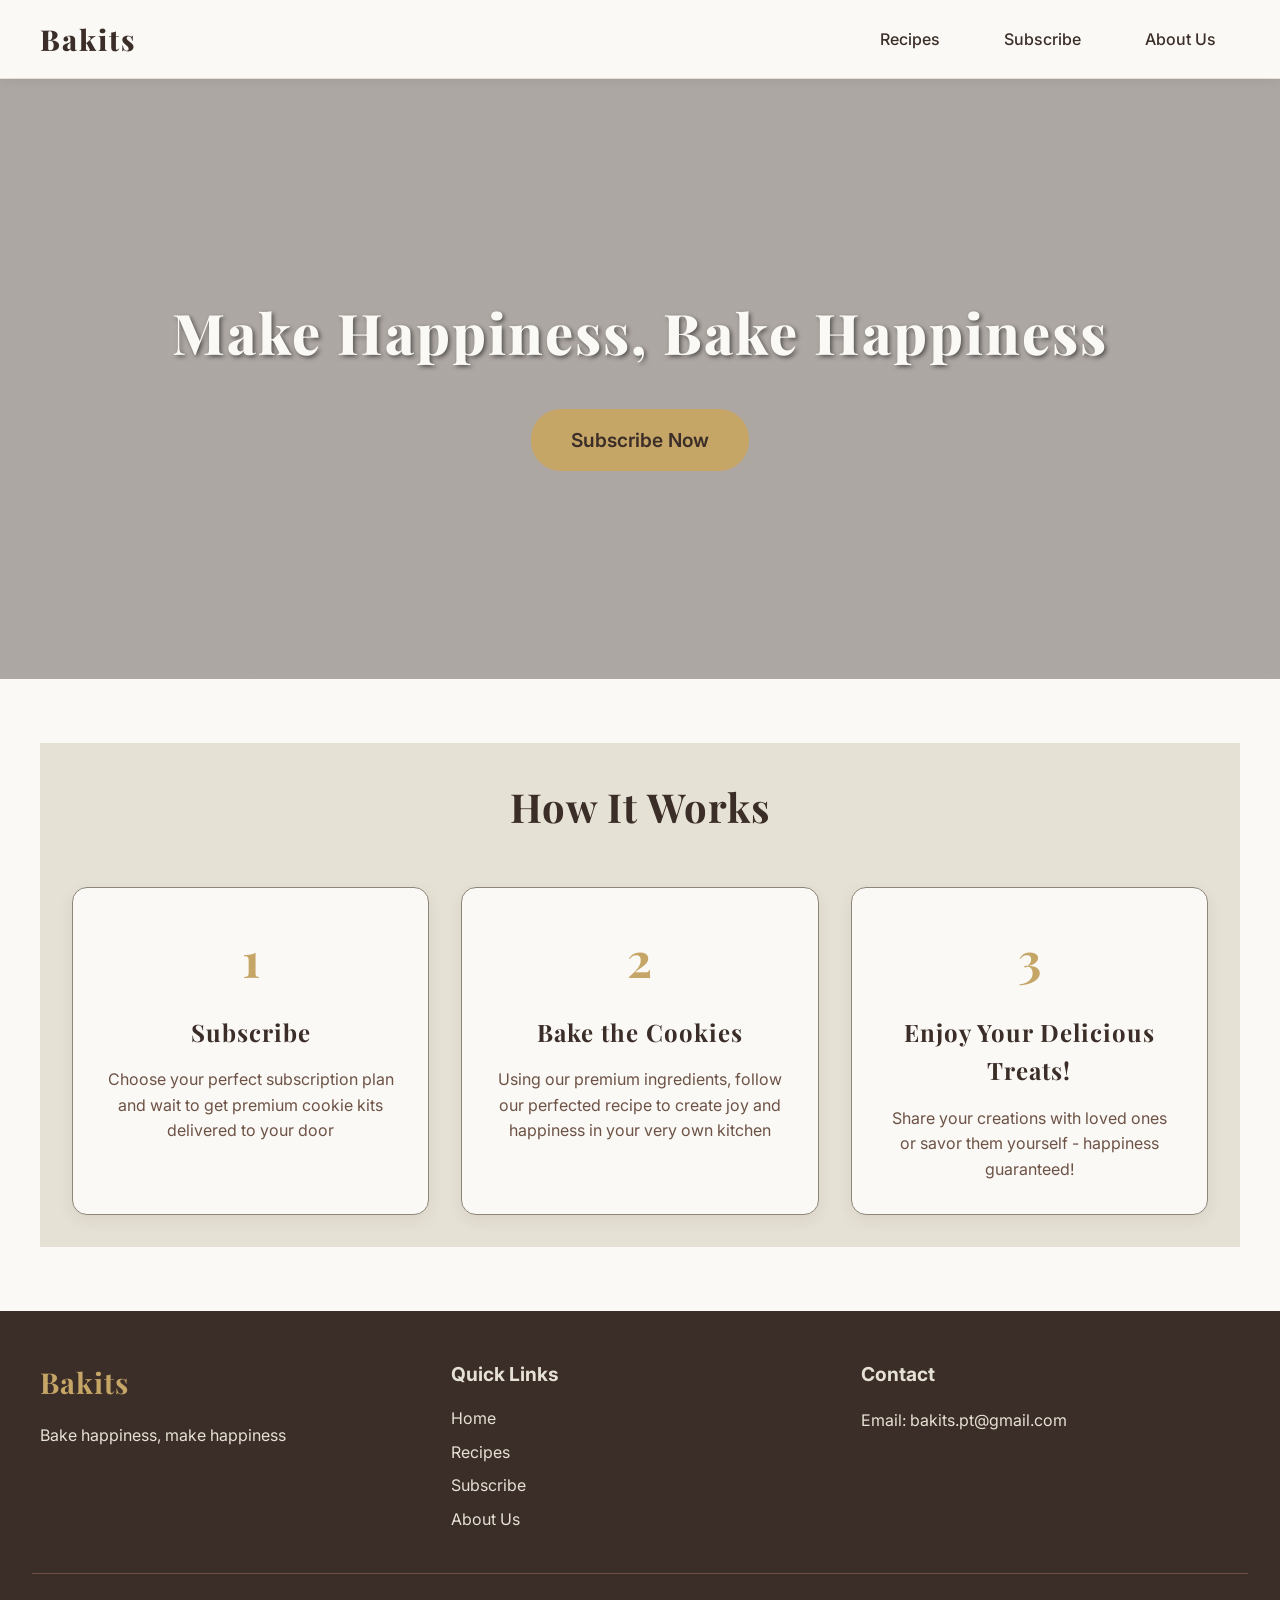
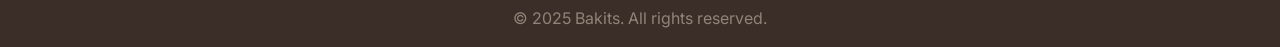
==== commit c57d5a3c: "Add files via upload" ====
--- a/index.html
+++ b/index.html
@@ -1,989 +1,1140 @@
 <!DOCTYPE html>
 <html lang="en">
 <head>
-  <meta charset="UTF-8" />
-  <meta name="viewport" content="width=device-width, initial-scale=1.0" />
-  <title>Movie Ratings</title>
-  <link href="https://fonts.googleapis.com/css2?family=DM+Serif+Display&family=DM+Sans:wght@400;500&display=swap" rel="stylesheet" />
-  <style>
-    *, *::before, *::after { box-sizing: border-box; margin: 0; padding: 0; }
-
-    :root {
-      --bg: #0f0e0d;
-      --surface: #1a1917;
-      --surface2: #242220;
-      --border: rgba(255,255,255,0.08);
-      --border-hover: rgba(255,255,255,0.16);
-      --text: #f0ede8;
-      --text-muted: #888580;
-      --text-dim: #555250;
-      --accent: #e8b84b;
-      --accent-dim: rgba(232,184,75,0.12);
-      --accent-border: rgba(232,184,75,0.3);
-      --accent-text: #c9962a;
-      --radius: 12px;
-      --radius-sm: 8px;
-    }
-
-    body {
-      font-family: 'DM Sans', sans-serif;
-      background: var(--bg);
-      color: var(--text);
-      min-height: 100vh;
-    }
-
-    nav {
-      display: flex;
-      justify-content: center;
-      gap: 4px;
-      padding: 1.25rem 1rem 0;
-      position: sticky;
-      top: 0;
-      background: var(--bg);
-      z-index: 10;
-      border-bottom: 0.5px solid var(--border);
-    }
-
-    .nav-tab {
-      font-family: 'DM Sans', sans-serif;
-      font-size: 13px;
-      font-weight: 500;
-      color: var(--text-muted);
-      background: none;
-      border: none;
-      cursor: pointer;
-      padding: 10px 20px;
-      border-bottom: 2px solid transparent;
-      transition: color 0.15s, border-color 0.15s;
-      letter-spacing: 0.02em;
-    }
-
-    .nav-tab:hover { color: var(--text); }
-    .nav-tab.active { color: var(--accent); border-bottom-color: var(--accent); }
-
-    .page { display: none; padding: 2rem 1rem 4rem; }
-    .page.active { display: block; }
-
-    .container { max-width: 680px; margin: 0 auto; }
-
-    .page-header {
-      text-align: center;
-      margin-bottom: 2rem;
-      padding-top: 0.5rem;
-    }
-
-    .page-header h1 {
-      font-family: 'DM Serif Display', serif;
-      font-size: 2.4rem;
-      font-weight: 400;
-      letter-spacing: -0.5px;
-      line-height: 1.1;
-    }
-
-    .page-header h1 span { color: var(--accent); }
-
-    .page-header p {
-      margin-top: 0.4rem;
-      font-size: 14px;
-      color: var(--text-muted);
-    }
-
-    .card {
-      background: var(--surface);
-      border: 0.5px solid var(--border);
-      border-radius: var(--radius);
-      padding: 1.5rem;
-      margin-bottom: 1.5rem;
-    }
-
-    .card-title {
-      font-size: 11px;
-      font-weight: 500;
-      letter-spacing: 0.12em;
-      text-transform: uppercase;
-      color: var(--text-muted);
-      margin-bottom: 1.25rem;
-    }
-
-    .form-grid {
-      display: grid;
-      grid-template-columns: 1fr 1fr;
-      gap: 14px;
-    }
-
-    .form-group { display: flex; flex-direction: column; gap: 7px; }
-    .form-group.full { grid-column: 1 / -1; }
-
-    label {
-      font-size: 12px;
-      font-weight: 500;
-      color: var(--text-muted);
-      letter-spacing: 0.04em;
-    }
-
-    input[type="text"],
-    input[type="date"],
-    textarea {
-      width: 100%;
-      background: var(--surface2);
-      border: 0.5px solid var(--border);
-      border-radius: var(--radius-sm);
-      color: var(--text);
-      font-family: 'DM Sans', sans-serif;
-      font-size: 14px;
-      padding: 10px 12px;
-      outline: none;
-      transition: border-color 0.15s;
-      -webkit-appearance: none;
-      appearance: none;
-    }
-
-    input[type="text"]:focus,
-    input[type="date"]:focus,
-    textarea:focus { border-color: var(--border-hover); }
-
-    input[type="text"]::placeholder,
-    textarea::placeholder { color: var(--text-dim); }
-
-    input[type="date"]::-webkit-calendar-picker-indicator { filter: invert(0.5); cursor: pointer; }
-
-    textarea { resize: vertical; min-height: 76px; line-height: 1.5; }
-
-    .char-row { display: flex; justify-content: flex-end; }
-    .char-count { font-size: 11px; color: var(--text-dim); transition: color 0.15s; }
-    .char-count.warn { color: var(--accent-text); }
-
-    .rating-row { display: flex; align-items: center; gap: 14px; }
-
-    input[type="range"] {
-      -webkit-appearance: none;
-      appearance: none;
-      flex: 1;
-      height: 4px;
-      background: var(--surface2);
-      border-radius: 2px;
-      outline: none;
-      cursor: pointer;
-    }
-
-    input[type="range"]::-webkit-slider-thumb {
-      -webkit-appearance: none;
-      width: 18px; height: 18px;
-      border-radius: 50%;
-      background: var(--accent);
-      cursor: pointer;
-      border: none;
-    }
-
-    input[type="range"]::-moz-range-thumb {
-      width: 18px; height: 18px;
-      border-radius: 50%;
-      background: var(--accent);
-      cursor: pointer;
-      border: none;
-    }
-
-    .rating-num {
-      font-family: 'DM Serif Display', serif;
-      font-size: 26px;
-      color: var(--accent);
-      min-width: 46px;
-      text-align: right;
-    }
-
-    .stars-preview {
-      font-size: 18px;
-      letter-spacing: 2px;
-      color: var(--accent);
-      margin-top: 6px;
-    }
-
-    .movie-search-wrap { position: relative; }
-
-    .movie-dropdown {
-      position: absolute;
-      top: calc(100% + 4px);
-      left: 0; right: 0;
-      background: var(--surface);
-      border: 0.5px solid var(--border-hover);
-      border-radius: var(--radius-sm);
-      max-height: 220px;
-      overflow-y: auto;
-      z-index: 50;
-      display: none;
-    }
-
-    .movie-dropdown.open { display: block; }
-
-    .movie-option {
-      padding: 9px 14px;
-      font-size: 14px;
-      color: var(--text);
-      cursor: pointer;
-      transition: background 0.1s;
-      display: flex;
-      align-items: baseline;
-      gap: 6px;
-    }
-
-    .movie-option:hover, .movie-option.hl { background: var(--surface2); }
-
-    .opt-year { font-size: 12px; color: var(--text-dim); }
-    .opt-genre { font-size: 11px; color: var(--text-muted); margin-left: auto; }
-
-    .selected-pill {
-      display: none;
-      align-items: center;
-      gap: 8px;
-      background: var(--accent-dim);
-      border: 0.5px solid var(--accent-border);
-      border-radius: var(--radius-sm);
-      padding: 8px 12px;
-      font-size: 14px;
-      color: var(--accent);
-      margin-top: 6px;
-    }
-
-    .selected-pill.on { display: flex; }
-
-    .pill-clear {
-      margin-left: auto;
-      background: none;
-      border: none;
-      color: var(--accent-text);
-      cursor: pointer;
-      font-size: 16px;
-      line-height: 1;
-      padding: 0 2px;
-    }
-
-    .submit-btn {
-      width: 100%;
-      margin-top: 6px;
-      padding: 11px;
-      background: var(--accent);
-      border: none;
-      border-radius: var(--radius-sm);
-      font-family: 'DM Sans', sans-serif;
-      font-size: 14px;
-      font-weight: 500;
-      color: #0f0e0d;
-      cursor: pointer;
-      transition: opacity 0.15s, transform 0.1s;
-    }
-
-    .submit-btn:hover { opacity: 0.9; }
-    .submit-btn:active { transform: scale(0.98); opacity: 0.85; }
-
-    .list-header {
-      display: flex;
-      align-items: center;
-      justify-content: space-between;
-      margin-bottom: 1rem;
-      flex-wrap: wrap;
-      gap: 8px;
-    }
-
-    .list-header-title {
-      font-size: 11px;
-      font-weight: 500;
-      letter-spacing: 0.12em;
-      text-transform: uppercase;
-      color: var(--text-muted);
-    }
-
-    .sort-row { display: flex; align-items: center; gap: 8px; }
-    .sort-row label { font-size: 12px; color: var(--text-dim); }
-
-    select {
-      background: var(--surface2);
-      border: 0.5px solid var(--border);
-      border-radius: var(--radius-sm);
-      color: var(--text);
-      font-family: 'DM Sans', sans-serif;
-      font-size: 13px;
-      padding: 6px 10px;
-      outline: none;
-      cursor: pointer;
-      -webkit-appearance: none;
-      appearance: none;
-    }
-
-    .count-tag { font-size: 12px; color: var(--text-dim); }
-
-    .ratings-list { display: flex; flex-direction: column; gap: 10px; }
-
-    .rating-card {
-      background: var(--surface);
-      border: 0.5px solid var(--border);
-      border-radius: var(--radius);
-      padding: 1rem 1.25rem;
-      transition: border-color 0.15s;
-    }
-
-    .rating-card:hover { border-color: var(--border-hover); }
-
-    .rc-top {
-      display: flex;
-      align-items: flex-start;
-      justify-content: space-between;
-      gap: 12px;
-      margin-bottom: 8px;
-    }
-
-    .rc-title {
-      font-family: 'DM Serif Display', serif;
-      font-size: 17px;
-      font-weight: 400;
-      color: var(--text);
-      line-height: 1.3;
-    }
-
-    .rc-title-year {
-      font-family: 'DM Sans', sans-serif;
-      font-size: 13px;
-      color: var(--text-dim);
-      margin-left: 5px;
-    }
-
-    .rc-score {
-      background: var(--accent-dim);
-      color: var(--accent);
-      font-size: 14px;
-      font-weight: 500;
-      padding: 4px 10px;
-      border-radius: 99px;
-      white-space: nowrap;
-      flex-shrink: 0;
-    }
-
-    .rc-meta {
-      display: flex;
-      align-items: center;
-      gap: 14px;
-      font-size: 12px;
-      color: var(--text-muted);
-      flex-wrap: wrap;
-    }
-
-    .rc-stars { font-size: 12px; letter-spacing: 1px; color: var(--accent); }
-
-    .rc-genre {
-      font-size: 11px;
-      color: var(--text-dim);
-      background: var(--surface2);
-      padding: 2px 8px;
-      border-radius: 99px;
-    }
-
-    .rc-comment {
-      margin-top: 10px;
-      padding-top: 10px;
-      border-top: 0.5px solid var(--border);
-      font-size: 13px;
-      color: var(--text-muted);
-      line-height: 1.65;
-      font-style: italic;
-    }
-
-    /* MOVIES PAGE */
-    .movies-toolbar {
-      display: flex;
-      gap: 10px;
-      margin-bottom: 1.25rem;
-      flex-wrap: wrap;
-    }
-
-    .search-box {
-      flex: 1;
-      min-width: 180px;
-      background: var(--surface);
-      border: 0.5px solid var(--border);
-      border-radius: var(--radius-sm);
-      color: var(--text);
-      font-family: 'DM Sans', sans-serif;
-      font-size: 14px;
-      padding: 9px 12px;
-      outline: none;
-      transition: border-color 0.15s;
-      -webkit-appearance: none;
-      appearance: none;
-    }
-
-    .search-box:focus { border-color: var(--border-hover); }
-    .search-box::placeholder { color: var(--text-dim); }
-
-    .movies-grid {
-      display: grid;
-      grid-template-columns: repeat(auto-fill, minmax(145px, 1fr));
-      gap: 10px;
-    }
-
-    .movie-tile {
-      background: var(--surface);
-      border: 0.5px solid var(--border);
-      border-radius: var(--radius);
-      padding: 1rem 0.9rem;
-      cursor: pointer;
-      transition: border-color 0.15s, background 0.15s;
-      display: flex;
-      flex-direction: column;
-      gap: 5px;
-    }
-
-    .movie-tile:hover {
-      border-color: var(--border-hover);
-      background: var(--surface2);
-    }
-
-    .tile-genre {
-      font-size: 10px;
-      font-weight: 500;
-      letter-spacing: 0.08em;
-      text-transform: uppercase;
-      color: var(--text-dim);
-    }
-
-    .tile-title {
-      font-family: 'DM Serif Display', serif;
-      font-size: 15px;
-      font-weight: 400;
-      color: var(--text);
-      line-height: 1.3;
-    }
-
-    .tile-year { font-size: 12px; color: var(--text-dim); }
-
-    .tile-avg {
-      margin-top: auto;
-      padding-top: 8px;
-      font-size: 12px;
-      color: var(--accent);
-      display: flex;
-      align-items: center;
-      gap: 4px;
-    }
-
-    .tile-avg-num { font-weight: 500; }
-
-    .tile-no-ratings {
-      margin-top: auto;
-      padding-top: 8px;
-      font-size: 11px;
-      color: var(--text-dim);
-    }
-
-    .rate-btn {
-      margin-top: 6px;
-      width: 100%;
-      padding: 6px;
-      background: none;
-      border: 0.5px solid var(--border);
-      border-radius: var(--radius-sm);
-      font-family: 'DM Sans', sans-serif;
-      font-size: 12px;
-      color: var(--text-muted);
-      cursor: pointer;
-      transition: background 0.15s, border-color 0.15s, color 0.15s;
-    }
-
-    .rate-btn:hover {
-      background: var(--accent-dim);
-      border-color: var(--accent-border);
-      color: var(--accent);
-    }
-
-    .empty {
-      text-align: center;
-      padding: 3rem 1rem;
-      color: var(--text-dim);
-      font-size: 14px;
-    }
-
-    .toast {
-      position: fixed;
-      bottom: 24px;
-      left: 50%;
-      transform: translateX(-50%) translateY(8px);
-      background: var(--surface);
-      border: 0.5px solid var(--border-hover);
-      border-radius: var(--radius-sm);
-      padding: 10px 20px;
-      font-size: 13px;
-      color: var(--text);
-      opacity: 0;
-      transition: opacity 0.25s, transform 0.25s;
-      pointer-events: none;
-      z-index: 100;
-    }
-
-    .toast.show { opacity: 1; transform: translateX(-50%) translateY(0); }
-
-    @media (max-width: 480px) {
-      .form-grid { grid-template-columns: 1fr; }
-      .form-group.full { grid-column: 1; }
-      .page-header h1 { font-size: 2rem; }
-      .movies-grid { grid-template-columns: repeat(auto-fill, minmax(120px, 1fr)); }
-    }
-  </style>
+    <meta charset="UTF-8">
+    <meta name="viewport" content="width=device-width, initial-scale=1.0">
+    <title>Bakits - Bake Happiness, Make Happiness</title>
+    <link rel="preconnect" href="https://fonts.googleapis.com">
+    <link rel="preconnect" href="https://fonts.gstatic.com" crossorigin>
+    <link href="https://fonts.googleapis.com/css2?family=Playfair+Display:wght@600;700;800&family=Inter:wght@300;400;500;600&family=Great+Vibes&display=swap" rel="stylesheet">
+    
+    <style>
+        * {
+            margin: 0;
+            padding: 0;
+            box-sizing: border-box;
+        }
+
+        body {
+            font-family: 'Inter', sans-serif;
+            line-height: 1.6;
+            color: #3B2D27;
+            background-color: #FAF9F6;
+        }
+
+        h1, h2, h3 {
+            font-family: 'Playfair Display', serif;
+            font-weight: 700;
+            letter-spacing: 1px;
+        }
+
+        /* Sticky Navigation */
+        nav {
+            position: sticky;
+            top: 0;
+            background: #FAF9F6;
+            box-shadow: 0 2px 10px rgba(59, 45, 39, 0.08);
+            z-index: 1000;
+            padding: 1rem 2rem;
+            border-bottom: 1px solid #E6E1D5;
+        }
+
+        .nav-container {
+            max-width: 1200px;
+            margin: 0 auto;
+            display: flex;
+            justify-content: space-between;
+            align-items: center;
+        }
+
+        .logo {
+            font-size: 1.8rem;
+            font-weight: 800;
+            color: #3B2D27;
+            text-decoration: none;
+            font-family: 'Playfair Display', serif;
+            letter-spacing: 2px;
+        }
+
+        .nav-buttons {
+            display: flex;
+            gap: 1rem;
+        }
+
+        .nav-btn {
+            padding: 0.7rem 1.5rem;
+            background: transparent;
+            color: #3B2D27;
+            border: none;
+            border-radius: 25px;
+            cursor: pointer;
+            font-size: 1rem;
+            font-weight: 500;
+            transition: background 0.3s;
+            text-decoration: none;
+            font-family: 'Inter', sans-serif;
+        }
+
+        .nav-btn:hover {
+            background: #E6E1D5;
+        }
+
+        /* Hero Section */
+        .hero {
+            position: relative;
+            height: 600px;
+            overflow: hidden;
+            display: flex;
+            align-items: center;
+            justify-content: center;
+            text-align: center;
+        }
+
+        .slideshow {
+            position: absolute;
+            width: 100%;
+            height: 100%;
+            top: 0;
+            left: 0;
+        }
+
+        .slide {
+            position: absolute;
+            width: 100%;
+            height: 100%;
+            opacity: 0;
+            transition: opacity 1s ease-in-out;
+            background-size: cover;
+            background-position: center;
+        }
+
+        .slide.active {
+            opacity: 1;
+        }
+
+        .slide1 { 
+            background: linear-gradient(rgba(59, 45, 39, 0.4), rgba(59, 45, 39, 0.4)), 
+                        url('https://static01.nyt.com/images/2020/12/07/dining/cs-pistachio-pinwheels/merlin_180932526_f83d4853-083b-4b02-947d-dfa06b746508-mediumSquareAt3X.jpg') center/cover; 
+        }
+
+        .slide2 { 
+            background: linear-gradient(rgba(59, 45, 39, 0.4), rgba(59, 45, 39, 0.4)), 
+                        url('https://static01.nyt.com/images/2023/11/29/multimedia/29cookieweek6-hotchoc-fktb/29cookieweek6-hotchoc-fktb-videoSixteenByNineJumbo1600.jpg') center/cover; 
+        }
+
+        .slide3 { 
+            background: linear-gradient(rgba(59, 45, 39, 0.4), rgba(59, 45, 39, 0.4)), 
+                        url('https://static01.nyt.com/images/2025/09/25/multimedia/29summer100rex5-cookies-qmkc/29summer100rex5-cookies-qmkc-jumbo-v2.jpg') center/cover; 
+        }
+        .slide4 { 
+            background: linear-gradient(rgba(59, 45, 39, 0.4), rgba(59, 45, 39, 0.4)), 
+                        url('https://static01.nyt.com/images/2022/02/12/dining/JT-Chocolate-Chip-Cookies/JT-Chocolate-Chip-Cookies-mediumSquareAt3X.jpg') center/cover;
+               }
+         .slide5 { 
+            background: linear-gradient(rgba(59, 45, 39, 0.4), rgba(59, 45, 39, 0.4)), 
+                        url('https://static01.nyt.com/images/2023/11/29/multimedia/29cookieweek1-matcha-tpzw/29cookieweek1-matcha-tpzw-mediumSquareAt3X.jpg') center/cover; 
+   }
+         .slide6 { 
+            background: linear-gradient(rgba(59, 45, 39, 0.4), rgba(59, 45, 39, 0.4)), 
+                        url('https://static01.nyt.com/images/2013/10/09/dining/09APPE2/09JPAPPE1-superJumbo.jpg') center/cover; 
+                }
+        .hero-content {
+            position: relative;
+            z-index: 10;
+            color: #FAF9F6;
+            padding: 2rem;
+        }
+
+        .hero h1 {
+            font-size: 3.5rem;
+            margin-bottom: 2rem;
+            text-shadow: 2px 2px 4px rgba(0,0,0,0.5);
+            font-weight: 800;
+            letter-spacing: 2px;
+        }
+
+        .hero-btn {
+            padding: 1rem 2.5rem;
+            background: #C6A667;
+            color: #3B2D27;
+            border: none;
+            border-radius: 30px;
+            font-size: 1.2rem;
+            font-weight: 600;
+            cursor: pointer;
+            transition: all 0.3s;
+            text-decoration: none;
+            display: inline-block;
+            font-family: 'Inter', sans-serif;
+        }
+
+        .hero-btn:hover {
+            background: #A88D55;
+            transform: translateY(-3px);
+            box-shadow: 0 5px 15px rgba(198, 166, 103, 0.4);
+        }
+
+        /* Instructions Section */
+        .instructions {
+            max-width: 1200px;
+            margin: 4rem auto;
+            padding: 2rem;
+            text-align: center;
+            background-color: #E6E1D5;
+        }
+
+        .instructions h2 {
+            font-size: 2.5rem;
+            color: #3B2D27;
+            margin-bottom: 3rem;
+            font-weight: 700;
+        }
+
+        .steps {
+            display: flex;
+            justify-content: space-around;
+            gap: 2rem;
+            flex-wrap: wrap;
+        }
+
+        .step {
+            flex: 1;
+            min-width: 250px;
+            padding: 2rem;
+            background: #FAF9F6;
+            border-radius: 15px;
+            box-shadow: 0 5px 15px rgba(59, 45, 39, 0.08);
+            border: 1px solid #8E8579;
+        }
+
+        .step-number {
+            font-size: 3rem;
+            color: #C6A667;
+            font-weight: bold;
+            margin-bottom: 1rem;
+            font-family: 'Playfair Display', serif;
+        }
+
+        .step h3 {
+            font-size: 1.5rem;
+            margin-bottom: 1rem;
+            color: #3B2D27;
+        }
+
+        .step p {
+            color: #6D5245;
+        }
+
+        /* Subscription Section */
+        .subscription {
+            max-width: 1200px;
+            margin: 4rem auto;
+            padding: 2rem;
+        }
+
+        .subscription h2 {
+            font-size: 2.5rem;
+            color: #3B2D27;
+            margin-bottom: 3rem;
+            text-align: center;
+        }
+
+        .subscription-options {
+            display: grid;
+            grid-template-columns: repeat(auto-fit, minmax(300px, 1fr));
+            gap: 2rem;
+        }
+
+        .subscription-card {
+            background: #FAF9F6;
+            border-radius: 15px;
+            padding: 2rem;
+            box-shadow: 0 5px 20px rgba(59, 45, 39, 0.08);
+            text-align: center;
+            transition: transform 0.3s;
+            border: 1px solid #E6E1D5;
+        }
+
+        .subscription-card:hover {
+            transform: translateY(-10px);
+        }
+
+        .subscription-card h3 {
+            font-size: 1.8rem;
+            color: #3B2D27;
+            margin-bottom: 1rem;
+        }
+
+        .subscription-card p {
+            color: #6D5245;
+            margin-bottom: 1rem;
+        }
+
+        .subscription-card ul {
+            color: #6D5245;
+        }
+
+        .price {
+            font-size: 2rem;
+            color: #C6A667;
+            font-weight: bold;
+            margin: 1rem 0;
+            font-family: 'Playfair Display', serif;
+        }
+
+        .subscribe-btn {
+            padding: 0.8rem 2rem;
+            background: #C6A667;
+            color: #3B2D27;
+            border: none;
+            border-radius: 25px;
+            font-size: 1.1rem;
+            font-weight: 600;
+            cursor: pointer;
+            transition: background 0.3s;
+            width: 100%;
+            margin-top: 1rem;
+            font-family: 'Inter', sans-serif;
+        }
+
+        .subscribe-btn:hover {
+            background: #A88D55;
+        }
+
+        /* Recipe Grid */
+        .recipes {
+            max-width: 1200px;
+            margin: 4rem auto;
+            padding: 2rem;
+            background-color: #E6E1D5;
+        }
+
+        .recipes h2 {
+            font-size: 2.5rem;
+            color: #3B2D27;
+            margin-bottom: 3rem;
+            text-align: center;
+        }
+
+        .recipe-grid {
+            display: grid;
+            grid-template-columns: repeat(auto-fill, minmax(280px, 1fr));
+            gap: 2rem;
+        }
+
+        .recipe-card {
+            background: #FAF9F6;
+            border-radius: 15px;
+            overflow: hidden;
+            box-shadow: 0 5px 15px rgba(59, 45, 39, 0.08);
+            transition: transform 0.3s;
+            cursor: pointer;
+            border: 1px solid #8E8579;
+        }
+
+        .recipe-card:hover {
+            transform: translateY(-5px);
+        }
+
+        .recipe-image {
+            width: 100%;
+            height: 200px;
+            background-size: cover;
+            background-position: center;
+        }
+
+        .recipe-info {
+            padding: 1.5rem;
+        }
+
+        .recipe-info h3 {
+            font-size: 1.5rem;
+            color: #3B2D27;
+            margin-bottom: 0.5rem;
+        }
+
+        .recipe-time {
+            color: #6D5245;
+            margin-bottom: 1rem;
+        }
+
+        .buy-now-btn {
+            padding: 0.7rem 1.5rem;
+            background: #2F4B3A;
+            color: #FAF9F6;
+            border: none;
+            border-radius: 25px;
+            font-size: 1rem;
+            font-weight: 600;
+            cursor: pointer;
+            width: 100%;
+            transition: background 0.3s;
+            font-family: 'Inter', sans-serif;
+        }
+
+        .buy-now-btn:hover {
+            background: #213628;
+        }
+
+        /* Individual Recipe Page */
+        .recipe-detail {
+            max-width: 1200px;
+            margin: 2rem auto;
+            padding: 2rem;
+        }
+
+        .recipe-header {
+            text-align: center;
+            margin-bottom: 3rem;
+        }
+
+        .recipe-detail-image {
+            width: 100%;
+            max-width: 600px;
+            height: 400px;
+            margin: 0 auto 2rem;
+            background-size: cover;
+            background-position: center;
+            border-radius: 15px;
+            border: 2px solid #E6E1D5;
+        }
+
+        .recipe-detail h1 {
+            font-size: 3rem;
+            color: #3B2D27;
+            margin-bottom: 1rem;
+            font-weight: 800;
+        }
+
+        .recipe-meta {
+            display: flex;
+            justify-content: center;
+            gap: 3rem;
+            margin-bottom: 2rem;
+            flex-wrap: wrap;
+        }
+
+        .meta-item {
+            text-align: center;
+        }
+
+        .meta-label {
+            color: #8E8579;
+            font-size: 0.9rem;
+            margin-bottom: 0.3rem;
+            text-transform: uppercase;
+            letter-spacing: 1px;
+        }
+
+        .meta-value {
+            font-size: 1.2rem;
+            font-weight: 600;
+            color: #3B2D27;
+        }
+
+        .recipe-content {
+            display: grid;
+            grid-template-columns: 1fr 1px 1fr;
+            gap: 3rem;
+            margin-top: 3rem;
+            background: #FAF9F6;
+            padding: 3rem;
+            border-radius: 15px;
+            box-shadow: 0 5px 15px rgba(59, 45, 39, 0.08);
+        }
+
+        .divider {
+            background: #E6E1D5;
+        }
+
+        .recipe-description, .recipe-included {
+            padding: 1rem;
+        }
+
+        .recipe-description h2, .recipe-included h2 {
+            font-size: 1.8rem;
+            color: #3B2D27;
+            margin-bottom: 1rem;
+        }
+
+        .recipe-description p, .recipe-included p {
+            color: #6D5245;
+            line-height: 1.8;
+        }
+
+        .recipe-included ul {
+            list-style: none;
+            padding: 0;
+        }
+
+        .recipe-included li {
+            padding: 0.5rem 0;
+            color: #6D5245;
+            position: relative;
+            padding-left: 1.5rem;
+        }
+
+        .recipe-included li:before {
+            content: "✓";
+            position: absolute;
+            left: 0;
+            color: #2F4B3A;
+            font-weight: bold;
+        }
+
+        /* Payment Pages */
+        .payment-page {
+            max-width: 800px;
+            margin: 4rem auto;
+            padding: 3rem;
+            text-align: center;
+            background: #FAF9F6;
+            border-radius: 15px;
+            box-shadow: 0 5px 20px rgba(59, 45, 39, 0.08);
+            border: 1px solid #E6E1D5;
+        }
+
+        .payment-page h1 {
+            font-size: 2.5rem;
+            color: #3B2D27;
+            margin-bottom: 2rem;
+        }
+
+        .payment-page p {
+            font-size: 1.2rem;
+            color: #6D5245;
+            line-height: 1.8;
+        }
+
+        .payment-page a {
+            color: #C6A667;
+            text-decoration: none;
+            font-weight: 600;
+        }
+
+        .payment-page a:hover {
+            color: #A88D55;
+        }
+
+        .back-btn {
+            margin-top: 2rem;
+            padding: 0.8rem 2rem;
+            background: #C6A667;
+            color: #3B2D27;
+            border: none;
+            border-radius: 25px;
+            font-size: 1rem;
+            font-weight: 600;
+            cursor: pointer;
+            text-decoration: none;
+            display: inline-block;
+            font-family: 'Inter', sans-serif;
+        }
+
+        .back-btn:hover {
+            background: #A88D55;
+        }
+
+        .hidden {
+            display: none;
+        }
+
+        /* About Us Section */
+        .about-section {
+            max-width: 900px;
+            margin: 4rem auto;
+            padding: 2rem;
+            text-align: center;
+        }
+
+        .about-section h2 {
+            font-size: 2.5rem;
+            color: #3B2D27;
+            margin-bottom: 3rem;
+        }
+
+        .about-image {
+            width: 100%;
+            max-width: 600px;
+            height: 400px;
+            margin: 0 auto 3rem;
+            background-size: cover;
+            background-position: center;
+            border-radius: 15px;
+            border: 2px solid #E6E1D5;
+            box-shadow: 0 5px 20px rgba(59, 45, 39, 0.1);
+        }
+
+        .about-text {
+            text-align: left;
+            line-height: 1.9;
+        }
+
+        .about-text p {
+            color: #6D5245;
+            font-size: 1.1rem;
+            margin-bottom: 1.5rem;
+        }
+
+        .signature {
+            font-family: 'Great Vibes', cursive;
+            font-size: 1.8rem;
+            color: #C6A667;
+            text-align: center;
+            margin-top: 2rem;
+            font-weight: 400;
+        }
+
+        /* Footer */
+        .footer {
+            background-color: #3B2D27;
+            color: #FAF9F6;
+            padding: 3rem 2rem 1rem;
+            margin-top: 4rem;
+        }
+
+        .footer-content {
+            max-width: 1200px;
+            margin: 0 auto;
+            display: grid;
+            grid-template-columns: repeat(auto-fit, minmax(250px, 1fr));
+            gap: 2rem;
+            margin-bottom: 2rem;
+        }
+
+        .footer-section h3 {
+            font-size: 1.8rem;
+            margin-bottom: 1rem;
+            color: #C6A667;
+        }
+
+        .footer-section h4 {
+            font-size: 1.2rem;
+            margin-bottom: 1rem;
+            color: #E6E1D5;
+        }
+
+        .footer-section p {
+            color: #E6E1D5;
+            line-height: 1.8;
+        }
+
+        .footer-section ul {
+            list-style: none;
+            padding: 0;
+        }
+
+        .footer-section ul li {
+            margin-bottom: 0.5rem;
+        }
+
+        .footer-section ul li a,
+        .footer-section a {
+            color: #E6E1D5;
+            text-decoration: none;
+            transition: color 0.3s;
+        }
+
+        .footer-section ul li a:hover,
+        .footer-section a:hover {
+            color: #C6A667;
+        }
+
+        .footer-bottom {
+            text-align: center;
+            padding-top: 2rem;
+            border-top: 1px solid #6D5245;
+            color: #8E8579;
+        }
+
+        /* Responsive Design */
+        @media (max-width: 768px) {
+            .hero h1 {
+                font-size: 2rem;
+            }
+
+            .recipe-content {
+                grid-template-columns: 1fr;
+                gap: 2rem;
+            }
+
+            .divider {
+                display: none;
+            }
+
+            .nav-buttons {
+                flex-wrap: wrap;
+            }
+        }
+    </style>
 </head>
 <body>
-
-  <nav>
-    <button class="nav-tab active" onclick="showPage('rate')">Rate a movie</button>
-    <button class="nav-tab" onclick="showPage('movies')">Browse movies</button>
-    <button class="nav-tab" onclick="showPage('ratings')">All ratings</button>
-  </nav>
-
-  <!-- PAGE: RATE -->
-  <div class="page active" id="page-rate">
-    <div class="container">
-      <div class="page-header">
-        <h1>Rate a <span>Movie</span></h1>
-        <p>Select a film and share your take.</p>
-      </div>
-
-      <div class="card">
-        <p class="card-title">Add a rating</p>
-        <div class="form-grid">
-
-          <div class="form-group full">
-            <label>Movie</label>
-            <div class="movie-search-wrap">
-              <input type="text" id="movieSearch"
-                placeholder="Search for a film…"
-                autocomplete="off"
-                oninput="onMovieSearch()"
-                onkeydown="onMovieKey(event)"
-                onfocus="openDd()" />
-              <div class="movie-dropdown" id="movieDd"></div>
+    <!-- Navigation -->
+    <nav>
+        <div class="nav-container">
+            <a href="#" class="logo" onclick="showPage('home'); return false;">Bakits</a>
+            <div class="nav-buttons">
+                <button class="nav-btn" onclick="showPage('recipes')">Recipes</button>
+                <button class="nav-btn" onclick="showPage('subscribe')">Subscribe</button>
+                <button class="nav-btn" onclick="showPage('about')">About Us</button>
             </div>
-            <div class="selected-pill" id="selPill">
-              <span id="pillText"></span>
-              <button class="pill-clear" onclick="clearMovie()">✕</button>
+        </div>
+    </nav>
+
+    <!-- Home Page -->
+    <div id="home-page">
+        <!-- Hero Section -->
+        <section class="hero">
+            <div class="slideshow">
+                <div class="slide slide1 active"></div>
+                <div class="slide slide2"></div>
+                <div class="slide slide3"></div>
+                <div class="slide slide4"></div>
+                <div class="slide slide5"></div>
+                <div class="slide slide6"></div>
             </div>
-          </div>
-
-          <div class="form-group">
-            <label for="userName">Your name</label>
-            <input type="text" id="userName" placeholder="e.g. Alex" />
-          </div>
-
-          <div class="form-group">
-            <label for="dateWatched">Date watched</label>
-            <input type="date" id="dateWatched" />
-          </div>
-
-          <div class="form-group full">
-            <label>Rating (out of 10)</label>
-            <div class="rating-row">
-              <input type="range" min="0" max="10" step="0.1" value="7" id="ratingSlider" oninput="updateRating(this.value)" />
-              <span class="rating-num" id="ratingDisplay">7.0</span>
+            <div class="hero-content">
+                <h1>Make Happiness, Bake Happiness</h1>
+                <a href="#" class="hero-btn" onclick="showPage('subscribe')">Subscribe Now</a>
             </div>
-            <div class="stars-preview" id="starDisplay"></div>
-          </div>
-
-          <div class="form-group full">
-            <label for="commentInput">Comment <span style="font-weight:400;color:var(--text-dim);">— optional</span></label>
-            <textarea id="commentInput" placeholder="What did you think?" maxlength="200" oninput="updateCharCount()"></textarea>
-            <div class="char-row">
-              <span class="char-count" id="charCount">0 / 200</span>
+        </section>
+
+        <!-- Instructions Section -->
+        <section class="instructions">
+            <h2>How It Works</h2>
+            <div class="steps">
+                <div class="step">
+                    <div class="step-number">1</div>
+                    <h3>Subscribe</h3>
+                    <p>Choose your perfect subscription plan and wait to get premium cookie kits delivered to your door</p>
+                </div>
+                <div class="step">
+                    <div class="step-number">2</div>
+                    <h3>Bake the Cookies</h3>
+                    <p>Using our premium ingredients, follow our perfected recipe to create joy and happiness in your very own kitchen</p>
+                </div>
+                <div class="step">
+                    <div class="step-number">3</div>
+                    <h3>Enjoy Your Delicious Treats!</h3>
+                    <p>Share your creations with loved ones or savor them yourself - happiness guaranteed!</p>
+                </div>
             </div>
-          </div>
-
+        </section>
+    </div>
+
+    <!-- Subscribe Page -->
+    <div id="subscribe-page" class="hidden">
+        <section class="subscription">
+            <h2>Choose Your Subscription</h2>
+            <div class="subscription-options">
+                <div class="subscription-card">
+                    <h3>Every 2 Weeks</h3>
+                    <p>Perfect for frequent bakers who love fresh cookie kits regularly</p>
+                    <ul style="text-align: left; margin: 1rem 0;">
+                        <li>2 new unique recipe each month</li>
+                        <li>All premium non-perishable ingredients included</li>
+                        <li>Cancel anytime</li>
+                    </ul>
+                    <div class="price">€36/month</div>
+                    <button class="subscribe-btn" onclick="showPage('subscription-payment')">Subscribe</button>
+                </div>
+                <div class="subscription-card">
+                    <h3>Every Month</h3>
+                    <p>Ideal for those who want to bake at a relaxed pace</p>
+                    <ul style="text-align: left; margin: 1rem 0;">
+                        <li>1 new unique recipe each month</li>
+                        <li>All premium non-perishable ingredients included</li>
+                        <li>Cancel anytime</li>
+                    </ul>
+                    <div class="price">€20/month</div>
+                    <button class="subscribe-btn" onclick="showPage('subscription-payment')">Subscribe</button>
+                </div>
+                <div class="subscription-card">
+                    <h3>Gift Set</h3>
+                    <p>3-month subscription with deliveries every 2 weeks - the perfect gift for baking enthusiasts!</p>
+                    <ul style="text-align: left; margin: 1rem 0;">
+                        <li>A  new an unique recipe every time</li>
+                        <li>Beautiful custom message</li>
+                        <li>Elegantly packaged</li>
+                    </ul>
+                    <div class="price">€135</div>
+                    <button class="subscribe-btn" onclick="showPage('mbway-payment')">Buy Gift Set</button>
+                </div>
+            </div>
+        </section>
+    </div>
+
+    <!-- Recipes Page -->
+    <div id="recipes-page" class="hidden">
+        <section class="recipes">
+            <h2>Our Cookie Recipes</h2>
+            <div class="recipe-grid">
+                <div class="recipe-card" onclick="showRecipe('Overnight-Chocolate-Chip-Cookies')">
+                    <div class="recipe-image" style="background: url('https://static01.nyt.com/images/2022/02/12/dining/JT-Chocolate-Chip-Cookies/JT-Chocolate-Chip-Cookies-threeByTwoMediumAt2X.jpg?quality=75&auto=webp') center/cover;"></div>
+                    <div class="recipe-info">
+                        <h3>Overnight Chocolate Chip Cookies</h3>
+                        <p class="recipe-time">⏱️ 35 minutes 🧊 12 hours</p>
+                        <button class="buy-now-btn" onclick="event.stopPropagation(); showPage('mbway-payment')">BUY NOW</button>
+                    </div>
+                </div>
+                <div class="recipe-card" onclick="showRecipe('Cultured-Butter-Cookies')">
+                    <div class="recipe-image" style="background: url('https://static01.nyt.com/images/2013/10/09/dining/09APPE2/09JPAPPE1-jumbo.jpg?quality=75&auto=webp') center/cover;"></div>
+                    <div class="recipe-info">
+                        <h3>Cultured Butter <br> Cookies</h3>
+                        <p class="recipe-time">⏱️ 30 minutes 🧊 2 hours</p>
+                        <button class="buy-now-btn" onclick="event.stopPropagation(); showPage('mbway-payment')">BUY NOW</button>
+                    </div>
+                </div>
+                <div class="recipe-card" onclick="showRecipe('Mexican-Hot-Chocolate-Cookies')">
+                    <div class="recipe-image" style="background: url('https://static01.nyt.com/images/2023/11/29/multimedia/29cookieweek6-hotchoc-fktb/29cookieweek6-hotchoc-fktb-threeByTwoMediumAt2X.jpg?quality=75&auto=webp') center/cover;"></div>
+                    <div class="recipe-info">
+                        <h3>Mexican Hot Chocolate Cookies</h3>
+                        <p class="recipe-time">⏱️ 28 minutes 🧊 30 min</p>
+                        <button class="buy-now-btn" onclick="event.stopPropagation(); showPage('mbway-payment')">BUY NOW</button>
+                    </div>
+                </div>
+                <div class="recipe-card" onclick="showRecipe('Caramelized-Gochujang-Cookies')">
+                    <div class="recipe-image" style="background: url('https://static01.nyt.com/images/2025/09/25/multimedia/29summer100rex5-cookies-qmkc/29summer100rex5-cookies-qmkc-threeByTwoMediumAt2X-v2.jpg?quality=75&auto=webp') center/cover;"></div>
+                    <div class="recipe-info">
+                        <h3>Caramelized Gochujang Cookies</h3>
+                        <p class="recipe-time">⏱️ 22 minutes 🧊 15 min</p>
+                        <button class="buy-now-btn" onclick="event.stopPropagation(); showPage('mbway-payment')">BUY NOW</button>
+                    </div>
+                </div>
+                <div class="recipe-card" onclick="showRecipe('Pistachio-Pinwheel-Cookies')">
+                    <div class="recipe-image" style="background: url('https://static01.nyt.com/images/2020/12/07/dining/cs-pistachio-pinwheels/merlin_180932526_f83d4853-083b-4b02-947d-dfa06b746508-threeByTwoMediumAt2X.jpg?quality=75&auto=webp') center/cover;"></div>
+                    <div class="recipe-info">
+                        <h3>Pistachio Pinwheel Cookies</h3>
+                        <p class="recipe-time">⏱️ 40 minutes 🧊 45 min</p>
+                        <button class="buy-now-btn" onclick="event.stopPropagation(); showPage('mbway-payment')">BUY NOW</button>
+                    </div>
+                </div>
+                <div class="recipe-card" onclick="showRecipe('Matcha-Latte-Cookies')">
+                    <div class="recipe-image" style="background: url('https://static01.nyt.com/images/2023/11/29/multimedia/29cookieweek1-matcha-tpzw/29cookieweek1-matcha-tpzw-threeByTwoMediumAt2X.jpg?quality=75&auto=webp') center/cover;"></div>
+                    <div class="recipe-info">
+                        <h3>Matcha Latte <br> Cookies</h3>
+                        <p class="recipe-time">⏱️ 26 minutes 🧊15 min</p>
+                        <button class="buy-now-btn" onclick="event.stopPropagation(); showPage('mbway-payment')">BUY NOW</button>
+                    </div>
+                </div>
+            </div>
+        </section>
+    </div>
+
+    <!-- Individual Recipe Pages -->
+    <div id="recipe-detail-page" class="hidden">
+        <section class="recipe-detail">
+            <div class="recipe-header">
+                <div id="detail-image" class="recipe-detail-image"></div>
+                <h1 id="detail-name"></h1>
+                <div class="recipe-meta">
+                    <div class="meta-item">
+                        <div class="meta-label">Difficulty</div>
+                        <div class="meta-value" id="detail-difficulty"></div>
+                    </div>
+                    <div class="meta-item">
+                        <div class="meta-label">Yield</div>
+                        <div class="meta-value" id="detail-yield"></div>
+                    </div>
+                    <div class="meta-item">
+                        <div class="meta-label">Time</div>
+                        <div class="meta-value" id="detail-time"></div>
+                    </div>
+                </div>
+                <button class="buy-now-btn" style="max-width: 300px; margin: 1rem auto; display: block;" onclick="showPage('mbway-payment')">BUY NOW</button>
+            </div>
+            <div class="recipe-content">
+                <div class="recipe-description">
+                    <h2>Description</h2>
+                    <p id="detail-description"></p>
+                </div>
+                <div class="divider"></div>
+                <div class="recipe-included">
+                    <h2>What's Included</h2>
+                    <ul id="detail-included"></ul>
+                </div>
+            </div>
+        </section>
+    </div>
+
+    <!-- Subscription Payment Page -->
+    <div id="subscription-payment-page" class="hidden">
+        <div class="payment-page">
+            <h1>Complete Your Subscription</h1>
+            <p>To pay for your subscription, please contact us at:</p>
+            <p><a href="mailto:bakits.pt@gmail.com">bakits.pt@gmail.com</a></p>
+            <p>We'll get back to you shortly with payment instructions!</p>
+            <button class="back-btn" onclick="sendSubscriptionEmail()">Send Inquiry Email</button>
         </div>
-        <button class="submit-btn" onclick="submitRating()">Save rating</button>
-      </div>
     </div>
-  </div>
-
-  <!-- PAGE: MOVIES -->
-  <div class="page" id="page-movies">
-    <div class="container">
-      <div class="page-header">
-        <h1>Browse <span>Films</span></h1>
-        <p>100 popular movies — tap any tile to rate it.</p>
-      </div>
-      <div class="movies-toolbar">
-        <input class="search-box" type="text" id="tileSearch" placeholder="Search movies…" oninput="renderTiles()" />
-        <select id="genreFilter" onchange="renderTiles()">
-          <option value="">All genres</option>
-        </select>
-      </div>
-      <div class="movies-grid" id="moviesGrid"></div>
+
+    <!-- Mbway Payment Page -->
+    <div id="mbway-payment-page" class="hidden">
+        <div class="payment-page">
+            <h1>Payment Method</h1>
+            <p>We accept payment via <strong>Mbway</strong></p>
+            <p>Please contact us at <a href="mailto:bakits.pt@gmail.com">bakits.pt@gmail.com</a> to complete your purchase with Mbway payment.</p>
+            <button class="back-btn" onclick="sendRecipeEmail()">Send Purchase Email</button>
+        </div>
     </div>
-  </div>
-
-  <!-- PAGE: RATINGS -->
-  <div class="page" id="page-ratings">
-    <div class="container">
-      <div class="page-header">
-        <h1>All <span>Ratings</span></h1>
-        <p>Every rating submitted so far.</p>
-      </div>
-      <div class="list-header">
-        <span class="list-header-title">Ratings <span class="count-tag" id="countBadge"></span></span>
-        <div class="sort-row">
-          <label for="sortSelect">Sort</label>
-          <select id="sortSelect" onchange="renderRatings()">
-            <option value="newest">Newest first</option>
-            <option value="highest">Highest rated</option>
-            <option value="lowest">Lowest rated</option>
-            <option value="title">Title A–Z</option>
-          </select>
+
+    <!-- About Us Page -->
+    <div id="about-page" class="hidden">
+        <section class="about-section">
+            <h2>About Us</h2>
+            <div class="about-image" style="background: url('https://images.unsplash.com/photo-1558961363-fa8fdf82db35?w=800&q=80') center/cover;"></div>
+            <div class="about-text">
+                <p>At Bakits, we believe that baking should be joyful, accessible, and delicious. Founded with a passion for bringing people together through the art of cookie making, we've created premium baking kits that take the guesswork out of creating perfect cookies every time. </p>
+                
+                <p>Our journey began with our love for baking. We saw how sharing homemade baked goods was such a small action that spread so much love to your friends and family. Today, we're proud to deliver that same quality, care and love to your doorstep. </p>
+                
+                <p>EEach Bakits box contains carefully measured, premium ingredients and easy-to-follow instructions that guarantee a fun loving experience baking . Whether you're a seasoned baker or just starting out, our kits make it simple to create memories and share happiness, one cookie at a time. Because when you bake with Bakits, you're not just making cookies – you're creating moments of joy. </p>
+                
+                <p class="signature">Make happiness, Bake happiness.</p>
+            </div>
+        </section>
+    </div>
+
+    <!-- Footer -->
+    <footer class="footer">
+        <div class="footer-content">
+            <div class="footer-section">
+                <h3>Bakits</h3>
+                <p>Bake happiness, make happiness</p>
+            </div>
+            <div class="footer-section">
+                <h4>Quick Links</h4>
+                <ul>
+                    <li><a href="#" onclick="showPage('home'); return false;">Home</a></li>
+                    <li><a href="#" onclick="showPage('recipes'); return false;">Recipes</a></li>
+                    <li><a href="#" onclick="showPage('subscribe'); return false;">Subscribe</a></li>
+                    <li><a href="#" onclick="showPage('about'); return false;">About Us</a></li>
+                </ul>
+            </div>
+            <div class="footer-section">
+                <h4>Contact</h4>
+                <p>Email: <a href="mailto:bakits.pt@gmail.com">bakits.pt@gmail.com</a></p>
+            </div>
         </div>
-      </div>
-      <div class="ratings-list" id="ratingsList"></div>
-    </div>
-  </div>
-
-  <div class="toast" id="toast"></div>
-
-  <script>
-  const MOVIES = [
-    { title: "2001: A Space Odyssey", year: 1968, genre: "Sci-Fi" },
-    { title: "12 Years a Slave", year: 2013, genre: "Drama" },
-    { title: "1917", year: 2019, genre: "War" },
-    { title: "A Beautiful Mind", year: 2001, genre: "Drama" },
-    { title: "A Quiet Place", year: 2018, genre: "Horror" },
-    { title: "Alien", year: 1979, genre: "Sci-Fi" },
-    { title: "Aliens", year: 1986, genre: "Action" },
-    { title: "American History X", year: 1998, genre: "Drama" },
-    { title: "Arrival", year: 2016, genre: "Sci-Fi" },
-    { title: "Avatar", year: 2009, genre: "Sci-Fi" },
-    { title: "Avengers: Endgame", year: 2019, genre: "Action" },
-    { title: "Barbie", year: 2023, genre: "Comedy" },
-    { title: "Black Panther", year: 2018, genre: "Action" },
-    { title: "Black Swan", year: 2010, genre: "Drama" },
-    { title: "Blade Runner 2049", year: 2017, genre: "Sci-Fi" },
-    { title: "Bohemian Rhapsody", year: 2018, genre: "Drama" },
-    { title: "Casino Royale", year: 2006, genre: "Action" },
-    { title: "Die Hard", year: 1988, genre: "Action" },
-    { title: "Django Unchained", year: 2012, genre: "Western" },
-    { title: "Doctor Strange in the Multiverse of Madness", year: 2022, genre: "Action" },
-    { title: "Dune", year: 2021, genre: "Sci-Fi" },
-    { title: "Dune: Part Two", year: 2024, genre: "Sci-Fi" },
-    { title: "Dunkirk", year: 2017, genre: "War" },
-    { title: "Elvis", year: 2022, genre: "Drama" },
-    { title: "Eternal Sunshine of the Spotless Mind", year: 2004, genre: "Romance" },
-    { title: "Everything Everywhere All at Once", year: 2022, genre: "Sci-Fi" },
-    { title: "Ex Machina", year: 2014, genre: "Sci-Fi" },
-    { title: "Fight Club", year: 1999, genre: "Drama" },
-    { title: "Finding Nemo", year: 2003, genre: "Animation" },
-    { title: "Forrest Gump", year: 1994, genre: "Drama" },
-    { title: "Get Out", year: 2017, genre: "Horror" },
-    { title: "Glass Onion", year: 2022, genre: "Mystery" },
-    { title: "Gone Girl", year: 2014, genre: "Thriller" },
-    { title: "Good Will Hunting", year: 1997, genre: "Drama" },
-    { title: "Goodfellas", year: 1990, genre: "Crime" },
-    { title: "Gravity", year: 2013, genre: "Sci-Fi" },
-    { title: "Heat", year: 1995, genre: "Crime" },
-    { title: "Hereditary", year: 2018, genre: "Horror" },
-    { title: "Her", year: 2013, genre: "Romance" },
-    { title: "Inception", year: 2010, genre: "Sci-Fi" },
-    { title: "Inglourious Basterds", year: 2009, genre: "War" },
-    { title: "Interstellar", year: 2014, genre: "Sci-Fi" },
-    { title: "Iron Man", year: 2008, genre: "Action" },
-    { title: "Joker", year: 2019, genre: "Drama" },
-    { title: "John Wick", year: 2014, genre: "Action" },
-    { title: "Jurassic Park", year: 1993, genre: "Adventure" },
-    { title: "Knives Out", year: 2019, genre: "Mystery" },
-    { title: "La La Land", year: 2016, genre: "Romance" },
-    { title: "Lost in Translation", year: 2003, genre: "Drama" },
-    { title: "Mad Max: Fury Road", year: 2015, genre: "Action" },
-    { title: "Memento", year: 2000, genre: "Thriller" },
-    { title: "Midsommar", year: 2019, genre: "Horror" },
-    { title: "Mission: Impossible - Fallout", year: 2018, genre: "Action" },
-    { title: "Moneyball", year: 2011, genre: "Drama" },
-    { title: "Moonlight", year: 2016, genre: "Drama" },
-    { title: "No Country for Old Men", year: 2007, genre: "Crime" },
-    { title: "Once Upon a Time in Hollywood", year: 2019, genre: "Comedy" },
-    { title: "Oppenheimer", year: 2023, genre: "Drama" },
-    { title: "Parasite", year: 2019, genre: "Thriller" },
-    { title: "Princess Mononoke", year: 1997, genre: "Animation" },
-    { title: "Pulp Fiction", year: 1994, genre: "Crime" },
-    { title: "Requiem for a Dream", year: 2000, genre: "Drama" },
-    { title: "Schindler's List", year: 1993, genre: "Drama" },
-    { title: "Se7en", year: 1995, genre: "Crime" },
-    { title: "Shutter Island", year: 2010, genre: "Thriller" },
-    { title: "Skyfall", year: 2012, genre: "Action" },
-    { title: "Spider-Man: Into the Spider-Verse", year: 2018, genre: "Animation" },
-    { title: "Spirited Away", year: 2001, genre: "Animation" },
-    { title: "Star Wars: A New Hope", year: 1977, genre: "Sci-Fi" },
-    { title: "Star Wars: The Empire Strikes Back", year: 1980, genre: "Sci-Fi" },
-    { title: "The Batman", year: 2022, genre: "Action" },
-    { title: "The Conjuring", year: 2013, genre: "Horror" },
-    { title: "The Dark Knight", year: 2008, genre: "Action" },
-    { title: "The Departed", year: 2006, genre: "Crime" },
-    { title: "The Godfather", year: 1972, genre: "Crime" },
-    { title: "The Grand Budapest Hotel", year: 2014, genre: "Comedy" },
-    { title: "The Hateful Eight", year: 2015, genre: "Western" },
-    { title: "The Imitation Game", year: 2014, genre: "Drama" },
-    { title: "The Lion King", year: 1994, genre: "Animation" },
-    { title: "The Lord of the Rings: The Fellowship of the Ring", year: 2001, genre: "Fantasy" },
-    { title: "The Lord of the Rings: The Return of the King", year: 2003, genre: "Fantasy" },
-    { title: "The Martian", year: 2015, genre: "Sci-Fi" },
-    { title: "The Matrix", year: 1999, genre: "Sci-Fi" },
-    { title: "The Revenant", year: 2015, genre: "Adventure" },
-    { title: "The Shawshank Redemption", year: 1994, genre: "Drama" },
-    { title: "The Silence of the Lambs", year: 1991, genre: "Thriller" },
-    { title: "The Sixth Sense", year: 1999, genre: "Thriller" },
-    { title: "The Social Network", year: 2010, genre: "Drama" },
-    { title: "The Truman Show", year: 1998, genre: "Drama" },
-    { title: "The Wolf of Wall Street", year: 2013, genre: "Comedy" },
-    { title: "There Will Be Blood", year: 2007, genre: "Drama" },
-    { title: "Thor: Ragnarok", year: 2017, genre: "Action" },
-    { title: "Titanic", year: 1997, genre: "Romance" },
-    { title: "Top Gun: Maverick", year: 2022, genre: "Action" },
-    { title: "Toy Story", year: 1995, genre: "Animation" },
-    { title: "Terminator 2: Judgment Day", year: 1991, genre: "Action" },
-    { title: "Up", year: 2009, genre: "Animation" },
-    { title: "WALL-E", year: 2008, genre: "Animation" },
-    { title: "Whiplash", year: 2014, genre: "Drama" },
-    { title: "Zodiac", year: 2007, genre: "Crime" },
-  ];
-
-  const KEY = 'movieRatings_v1';
-  let selMovie = null;
-  let ddItems = [];
-  let ddIdx = -1;
-
-  function loadRatings() {
-    try { return JSON.parse(localStorage.getItem(KEY)) || []; }
-    catch { return []; }
-  }
-
-  function saveRatings(list) { localStorage.setItem(KEY, JSON.stringify(list)); }
-
-  function esc(s) {
-    return String(s).replace(/&/g,'&amp;').replace(/</g,'&lt;').replace(/>/g,'&gt;').replace(/"/g,'&quot;');
-  }
-
-  function starsFor(score) {
-    const full = Math.round(score / 2);
-    return Array.from({length:5}, (_,i) => i < full ? '★' : '☆').join('');
-  }
-
-  /* NAV */
-  function showPage(name) {
-    document.querySelectorAll('.page').forEach(p => p.classList.remove('active'));
-    document.querySelectorAll('.nav-tab').forEach(t => t.classList.remove('active'));
-    document.getElementById('page-' + name).classList.add('active');
-    ['rate','movies','ratings'].forEach((n,i) => {
-      if (n === name) document.querySelectorAll('.nav-tab')[i].classList.add('active');
-    });
-    closeDd();
-    if (name === 'ratings') renderRatings();
-    if (name === 'movies')  renderTiles();
-  }
-
-  /* RATING FORM */
-  function updateRating(v) {
-    const val = parseFloat(v).toFixed(1);
-    document.getElementById('ratingDisplay').textContent = val;
-    document.getElementById('starDisplay').textContent = starsFor(parseFloat(val));
-  }
-
-  function updateCharCount() {
-    const len = document.getElementById('commentInput').value.length;
-    const el = document.getElementById('charCount');
-    el.textContent = len + ' / 200';
-    el.className = 'char-count' + (len >= 180 ? ' warn' : '');
-  }
-
-  /* DROPDOWN */
-  function onMovieSearch() {
-    selMovie = null;
-    document.getElementById('selPill').classList.remove('on');
-    const q = document.getElementById('movieSearch').value.toLowerCase().trim();
-    if (!q) { closeDd(); return; }
-    ddItems = MOVIES.filter(m =>
-      m.title.toLowerCase().includes(q) || String(m.year).includes(q)
-    ).slice(0, 14);
-    renderDd();
-  }
-
-  function renderDd() {
-    const dd = document.getElementById('movieDd');
-    if (!ddItems.length) { dd.classList.remove('open'); return; }
-    dd.innerHTML = ddItems.map((m, i) =>
-      `<div class="movie-option" data-i="${i}" onmousedown="pickMovie(${i})">
-        <span>${esc(m.title)}</span>
-        <span class="opt-year">${m.year}</span>
-        <span class="opt-genre">${m.genre}</span>
-      </div>`
-    ).join('');
-    ddIdx = -1;
-    dd.classList.add('open');
-  }
-
-  function openDd() {
-    const q = document.getElementById('movieSearch').value.toLowerCase().trim();
-    if (q && !selMovie) renderDd();
-  }
-
-  function closeDd() {
-    document.getElementById('movieDd').classList.remove('open');
-    ddIdx = -1;
-  }
-
-  function onMovieKey(e) {
-    const dd = document.getElementById('movieDd');
-    if (!dd.classList.contains('open')) return;
-    const items = dd.querySelectorAll('.movie-option');
-    if (e.key === 'ArrowDown') { e.preventDefault(); ddIdx = Math.min(ddIdx+1, items.length-1); hlDd(items); }
-    else if (e.key === 'ArrowUp') { e.preventDefault(); ddIdx = Math.max(ddIdx-1, 0); hlDd(items); }
-    else if (e.key === 'Enter' && ddIdx >= 0) { e.preventDefault(); pickMovie(ddIdx); }
-    else if (e.key === 'Escape') closeDd();
-  }
-
-  function hlDd(items) {
-    items.forEach((el, i) => el.classList.toggle('hl', i === ddIdx));
-  }
-
-  function pickMovie(i) {
-    const m = ddItems[i];
-    if (!m) return;
-    selMovie = m;
-    document.getElementById('movieSearch').value = '';
-    document.getElementById('pillText').textContent = m.title + ' (' + m.year + ')';
-    document.getElementById('selPill').classList.add('on');
-    closeDd();
-  }
-
-  function clearMovie() {
-    selMovie = null;
-    document.getElementById('movieSearch').value = '';
-    document.getElementById('selPill').classList.remove('on');
-  }
-
-  function rateMovie(idx) {
-    selMovie = MOVIES[idx];
-    document.getElementById('pillText').textContent = selMovie.title + ' (' + selMovie.year + ')';
-    document.getElementById('selPill').classList.add('on');
-    document.getElementById('movieSearch').value = '';
-    showPage('rate');
-    window.scrollTo({ top: 0, behavior: 'smooth' });
-  }
-
-  /* SUBMIT */
-  function showToast(msg) {
-    const t = document.getElementById('toast');
-    t.textContent = msg;
-    t.classList.add('show');
-    setTimeout(() => t.classList.remove('show'), 2400);
-  }
-
-  function submitRating() {
-    if (!selMovie)    { showToast('Please select a movie'); return; }
-    const user    = document.getElementById('userName').value.trim();
-    const date    = document.getElementById('dateWatched').value;
-    const rating  = parseFloat(document.getElementById('ratingSlider').value);
-    const comment = document.getElementById('commentInput').value.trim();
-    if (!user) { showToast('Please enter your name'); return; }
-    if (!date) { showToast('Please select a date'); return; }
-    const list = loadRatings();
-    list.push({ id: Date.now(), title: selMovie.title, year: selMovie.year, genre: selMovie.genre, user, date, rating, comment });
-    saveRatings(list);
-    clearMovie();
-    document.getElementById('userName').value = '';
-    document.getElementById('dateWatched').value = '';
-    document.getElementById('commentInput').value = '';
-    document.getElementById('ratingSlider').value = 7;
-    updateRating(7);
-    updateCharCount();
-    showToast('Rating saved!');
-  }
-
-  /* RATINGS PAGE */
-  function renderRatings() {
-    const list = loadRatings();
-    const sort = document.getElementById('sortSelect').value;
-    const sorted = [...list].sort((a,b) => {
-      if (sort==='newest')  return b.id - a.id;
-      if (sort==='highest') return b.rating - a.rating;
-      if (sort==='lowest')  return a.rating - b.rating;
-      if (sort==='title')   return a.title.localeCompare(b.title);
-      return 0;
-    });
-    document.getElementById('countBadge').textContent =
-      list.length === 0 ? '' : list.length === 1 ? '· 1 entry' : `· ${list.length} entries`;
-    const el = document.getElementById('ratingsList');
-    if (!sorted.length) { el.innerHTML = '<div class="empty">No ratings yet — add the first one.</div>'; return; }
-    el.innerHTML = sorted.map(r => {
-      const d = new Date(r.date + 'T00:00:00');
-      const dateStr = d.toLocaleDateString('en-GB', { day:'numeric', month:'short', year:'numeric' });
-      const commentHtml = r.comment ? `<div class="rc-comment">"${esc(r.comment)}"</div>` : '';
-      const genreHtml   = r.genre   ? `<span class="rc-genre">${esc(r.genre)}</span>` : '';
-      return `<div class="rating-card">
-        <div class="rc-top">
-          <span class="rc-title">${esc(r.title)}<span class="rc-title-year">${r.year||''}</span></span>
-          <span class="rc-score">${r.rating.toFixed(1)} / 10</span>
+        <div class="footer-bottom">
+            <p>&copy; 2025 Bakits. All rights reserved.</p>
         </div>
-        <div class="rc-meta">
-          <span class="rc-stars">${starsFor(r.rating)}</span>
-          ${genreHtml}
-          <span>by ${esc(r.user)}</span>
-          <span>${dateStr}</span>
-        </div>
-        ${commentHtml}
-      </div>`;
-    }).join('');
-  }
-
-  /* MOVIES PAGE */
-  function buildGenreFilter() {
-    const genres = [...new Set(MOVIES.map(m => m.genre))].sort();
-    const sel = document.getElementById('genreFilter');
-    genres.forEach(g => {
-      const o = document.createElement('option');
-      o.value = g; o.textContent = g;
-      sel.appendChild(o);
-    });
-  }
-
-  function renderTiles() {
-    const q     = (document.getElementById('tileSearch').value || '').toLowerCase();
-    const genre = document.getElementById('genreFilter').value;
-    const ratings = loadRatings();
-    const avgMap = {}, cntMap = {};
-    ratings.forEach(r => {
-      avgMap[r.title] = (avgMap[r.title] || 0) + r.rating;
-      cntMap[r.title] = (cntMap[r.title] || 0) + 1;
-    });
-    const filtered = MOVIES.filter(m =>
-      (!q || m.title.toLowerCase().includes(q) || String(m.year).includes(q)) &&
-      (!genre || m.genre === genre)
-    );
-    const grid = document.getElementById('moviesGrid');
-    if (!filtered.length) {
-      grid.innerHTML = '<div class="empty" style="grid-column:1/-1">No movies match.</div>';
-      return;
+    </footer>
+
+    <script>
+        // Recipe data
+        const recipes = {
+            'Overnight-Chocolate-Chip-Cookies': {
+                name: 'Overnight Chocolate Chip Cookies',
+                image: "url('https://static01.nyt.com/images/2022/02/12/dining/JT-Chocolate-Chip-Cookies/JT-Chocolate-Chip-Cookies-threeByTwoMediumAt2X.jpg?quality=75&auto=webp') center/cover",
+                difficulty: 'Medium',
+                yield: '18 cookies',
+                time: '35 minutes, 12 hour chilling',
+                description: 'Our Classic Chocolate Chip cookie is a timeless favorite that brings joy to every bite. Made with premium Belgian chocolate chips and real butter, these cookies deliver the perfect balance of crispy edges and chewy centers. The recipe has been perfected over years to ensure that golden-brown exterior and melty chocolate goodness. Whether you\'re baking for a special occasion or just treating yourself, these cookies are guaranteed to become a household staple.',
+                included: [
+                    'All premeasured non-perishable ingredients needed',
+                    'Premium all-purpose flour',
+                    'Authentic 70% chocolate chips',
+                    'Pure vanilla extract',
+                    'Rich brown sugar for an extra caramelized flavor',
+                    'QR code with video instruction',
+                    'Step-by-step recipe card with the exact measurements so that you can repeat the recipe whenever you want'
+                ]
+            },
+            'Mexican-Hot-Chocolate-Cookies': {
+                name: 'Mexican Hot Chocolate Cookies',
+                image: "url('https://static01.nyt.com/images/2023/11/29/multimedia/29cookieweek6-hotchoc-fktb/29cookieweek6-hotchoc-fktb-threeByTwoMediumAt2X.jpg?quality=75&auto=webp') center/cover",
+                difficulty: 'Medium',
+                yield: '15 cookies',
+                time: '45 minutes,  30 min chilling',
+                description: 'A wholesome and hearty cookie that combines rolled oats with plump, juicy raisins. Our Oatmeal Raisin cookies offer a delightful chewiness and natural sweetness that makes them perfect for breakfast or an afternoon snack. Enhanced with a hint of cinnamon and nutmeg, each bite brings warmth and comfort. These cookies are loved by health-conscious bakers who don\'t want to compromise on flavor.',
+                included: [
+                    'All premeasured non-perishable ingredients needed',
+                    'Premium cayanne pepper powder',
+                    'Rich and organic cinnamon',
+                    'Nutmeg spice',
+                    'QR code with video instruction',
+                    'Step-by-step recipe card with the exact measurements so that you can repeat the recipe whenever you want'
+                ]
+            },
+            'Cultured-Butter-Cookies': {
+                name: 'Cultured Butter Cookies',
+                image: "url('https://static01.nyt.com/images/2013/10/09/dining/09APPE2/09JPAPPE1-jumbo.jpg?quality=75&auto=webp') center/cover",
+                difficulty: 'Easy',
+                yield: '27 cookies',
+                time: '28 minutes, 2 hours chilling',
+                description: 'For the true chocolate lover, our Double Chocolate Delight is an indulgent experience. Rich cocoa powder is combined with dark chocolate chunks to create an intensely chocolatey cookie with a fudgy texture. The cookies have a beautiful crackled surface and maintain their soft, decadent interior. Perfect for special occasions or when you need a serious chocolate fix.',
+                included: [
+                    'All pre-measured non-perishable ingredients needed',
+                    'Premium vanilla extract',
+                    'Demarara sugar for a delightful crunch',
+                    'QR code with video instruction',
+                    'Step-by-step recipe card with the exact measurements so that you can repeat the recipe whenever you want'
+                ]
+            },
+            'Caramelized-Gochujang-Cookies': {
+                name: 'Caramelized Gochujang Cookies',
+                image: "url('https://static01.nyt.com/images/2025/09/25/multimedia/29summer100rex5-cookies-qmkc/29summer100rex5-cookies-qmkc-threeByTwoMediumAt2X-v2.jpg?quality=75&auto=webp') center/cover",
+                difficulty: 'Easy',
+                yield: '16 cookies',
+                time: '22 minutes, 15 minute chilling',
+                description: 'Our Peanut Butter Bliss cookies are a peanut butter lover\'s dream come true. Made with creamy peanut butter and featuring the classic crisscross pattern on top, these cookies deliver rich, nutty flavor in every bite. They have a wonderful tender crumb and that signature peanut butter cookie texture. Simple to make yet incredibly satisfying.',
+                included: [
+                    'All premeasured non-perishable ingredients needed',
+                    'Gochujang - a fermented Korean chili paste with a hint of sweetness',
+                    'Dark brown sugar for an extra carmelized flavor',
+                    'QR code with video instruction',
+                    'Step-by-step recipe card with the exact measurements so that you can repeat the recipe whenever you want'
+                ]
+            },
+            'Pistachio-Pinwheel-Cookies': {
+                name: 'Pistachio Pinwheel Cookies',
+                image: "url('https://static01.nyt.com/images/2020/12/07/dining/cs-pistachio-pinwheels/merlin_180932526_f83d4853-083b-4b02-947d-dfa06b746508-threeByTwoMediumAt2X.jpg?quality=75&auto=webp') center/cover",
+                difficulty: 'Easy',
+                yield: '12 cookies',
+                time: '45 minutes, 30 minute chilling',
+                description: 'Sometimes simplicity is perfection. Our Classic Sugar Cookies are buttery, tender, and topped with sparkling sugar crystals. These versatile cookies are perfect for any occasion and can be decorated to match any theme. The dough is easy to work with and the cookies hold their shape beautifully, making them ideal for cookie decorating parties or simple everyday treats.',
+                included: [
+                    'All premeasured non-perishable ingredients needed',
+                    'Premium almond flour',
+                    'Pre-blended pistachios',
+                    'Almond extract',
+                    'QR code with video instruction',
+                    'Step-by-step recipe card with the exact measurements so that you can repeat the recipe whenever you want'
+                ]
+            },
+            'Matcha-Latte-Cookies': {
+                name: 'Matcha Latte Cookies',
+                image: "url('https://static01.nyt.com/images/2023/11/29/multimedia/29cookieweek1-matcha-tpzw/29cookieweek1-matcha-tpzw-threeByTwoMediumAt2X.jpg?quality=75&auto=webp') center/cover",
+                difficulty: 'Easy',
+                yield: '12 cookies',
+                time: '26 minutes',
+                description: 'Rolled in cinnamon sugar and baked to perfection, our Snickerdoodle cookies are a cozy treat that brings back childhood memories. These cookies have a distinctive tangy flavor from cream of tartar and a wonderful soft, chewy texture. The cinnamon-sugar coating creates a slightly crispy exterior that gives way to a tender center. They\'re the perfect companion to a glass of cold milk or hot cocoa.',
+                included: [
+                    'Premium Matcha)',
+                    'Pure vanilla extract',
+                    'Creamy almond butter',
+                    'QR code with video instruction',
+                    'Step-by-step recipe card with the exact measurements so that you can repeat the recipe whenever you want'
+                ]
+            }
+        };
+
+        // Slideshow functionality
+        let currentSlide = 0;
+        const slides = document.querySelectorAll('.slide');
+
+        function nextSlide() {
+            slides[currentSlide].classList.remove('active');
+            currentSlide = (currentSlide + 1) % slides.length;
+            slides[currentSlide].classList.add('active');
+        }
+
+        setInterval(nextSlide, 3000);
+
+        // Page navigation
+        function showPage(page) {
+            // Hide all pages
+            document.getElementById('home-page').classList.add('hidden');
+            document.getElementById('subscribe-page').classList.add('hidden');
+            document.getElementById('recipes-page').classList.add('hidden');
+            document.getElementById('recipe-detail-page').classList.add('hidden');
+            document.getElementById('subscription-payment-page').classList.add('hidden');
+            document.getElementById('mbway-payment-page').classList.add('hidden');
+            document.getElementById('about-page').classList.add('hidden');
+            
+            // Show selected page
+            switch(page) {
+                case 'home':
+                    document.getElementById('home-page').classList.remove('hidden');
+                    break;
+                case 'subscribe':
+                    document.getElementById('subscribe-page').classList.remove('hidden');
+                    break;
+                case 'recipes':
+                    document.getElementById('recipes-page').classList.remove('hidden');
+                    break;
+                case 'subscription-payment':
+                    document.getElementById('subscription-payment-page').classList.remove('hidden');
+                    break;
+                case 'mbway-payment':
+                    document.getElementById('mbway-payment-page').classList.remove('hidden');
+                    break;
+                case 'about':
+                    document.getElementById('about-page').classList.remove('hidden');
+                    break;
+            }
+            
+            // Scroll to top
+            window.scrollTo(0, 0);
+        }
+
+        // Show individual recipe
+        function showRecipe(recipeId) {
+            const recipe = recipes[recipeId];
+            
+            // Populate recipe details
+            document.getElementById('detail-image').style.background = recipe.image;
+            document.getElementById('detail-name').textContent = recipe.name;
+            document.getElementById('detail-difficulty').textContent = recipe.difficulty;
+            document.getElementById('detail-yield').textContent = recipe.yield;
+            document.getElementById('detail-time').textContent = recipe.time;
+            document.getElementById('detail-description').textContent = recipe.description;
+            
+            // Populate included items
+            const includedList = document.getElementById('detail-included');
+            includedList.innerHTML = '';
+            recipe.included.forEach(item => {
+                const li = document.createElement('li');
+                li.textContent = item;
+                includedList.appendChild(li);
+            });
+            
+            // Show recipe detail page
+            document.getElementById('home-page').classList.add('hidden');
+            document.getElementById('subscribe-page').classList.add('hidden');
+            document.getElementById('recipes-page').classList.add('hidden');
+            document.getElementById('recipe-detail-page').classList.remove('hidden');
+            document.getElementById('subscription-payment-page').classList.add('hidden');
+            document.getElementById('mbway-payment-page').classList.add('hidden');
+            document.getElementById('about-page').classList.add('hidden');
+            
+            window.scrollTo(0, 0);
+        }
+    // Email functions
+    function sendSubscriptionEmail() {
+        const subject = encodeURIComponent("Subscription Inquiry - Bakits");
+        const body = encodeURIComponent(
+            "Hello Bakits Team,\n\n" +
+            "I am interested in subscribing to your cookie kit service.\n\n" +
+            "Please provide me with:\n" +
+            "- Payment instructions for Mbway\n" +
+            "- Details about the subscription plan I selected\n" +
+            "- Any additional information needed to complete my subscription\n\n" +
+            "Thank you!\n\n" +
+            "Best regards"
+        );
+        
+        window.location.href = `mailto:bakits.pt@gmail.com?subject=${subject}&body=${body}`;
     }
-    grid.innerHTML = filtered.map(m => {
-      const idx = MOVIES.indexOf(m);
-      const cnt = cntMap[m.title] || 0;
-      const avg = cnt ? avgMap[m.title] / cnt : null;
-      const avgHtml = avg !== null
-        ? `<div class="tile-avg">★ <span class="tile-avg-num">${avg.toFixed(1)}</span> <span style="font-size:10px;color:var(--text-dim);">(${cnt})</span></div>`
-        : `<div class="tile-no-ratings">No ratings yet</div>`;
-      return `<div class="movie-tile" onclick="rateMovie(${idx})">
-        <div class="tile-genre">${esc(m.genre)}</div>
-        <div class="tile-title">${esc(m.title)}</div>
-        <div class="tile-year">${m.year}</div>
-        ${avgHtml}
-        <button class="rate-btn">Rate this ↗</button>
-      </div>`;
-    }).join('');
-  }
-
-  /* INIT */
-  document.addEventListener('click', e => {
-    if (!e.target.closest('.movie-search-wrap')) closeDd();
-  });
-
-  buildGenreFilter();
-  updateRating(7);
-  </script>
+    
+    function sendRecipeEmail() {
+        const subject = encodeURIComponent("Recipe Kit Purchase - Bakits");
+        const body = encodeURIComponent(
+            "Hello Bakits Team,\n\n" +
+            "I would like to purchase a cookie recipe kit.\n\n" +
+            "Recipe: [Please specify which recipe you're interested in]\n\n" +
+            "Please provide me with:\n" +
+            "- Payment instructions for Mbway\n" +
+            "- Total cost including shipping\n" +
+            "- Estimated delivery time\n\n" +
+            "Thank you!\n\n" +
+            "Best regards"
+        );
+        
+        window.location.href = `mailto:bakits.pt@gmail.com?subject=${subject}&body=${body}`;
+    }
+        
+    </script>
 </body>
 </html>
